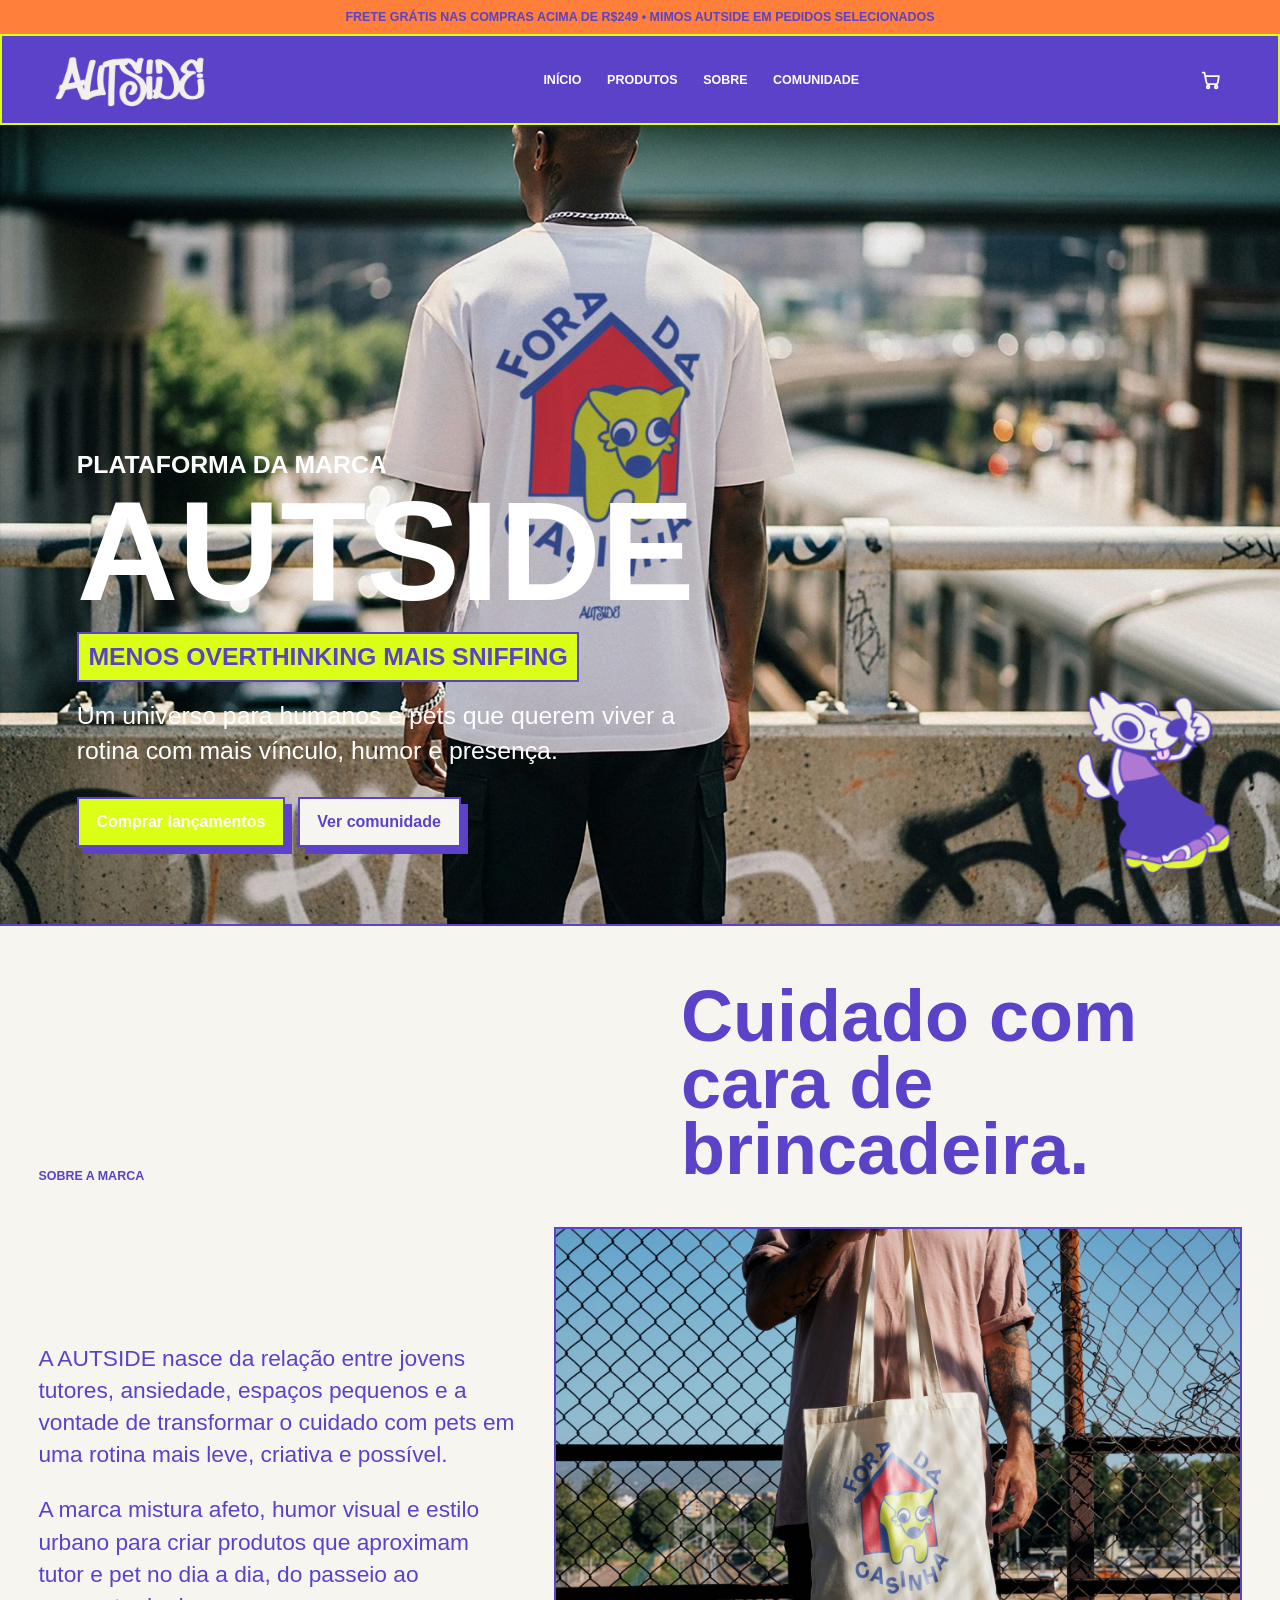
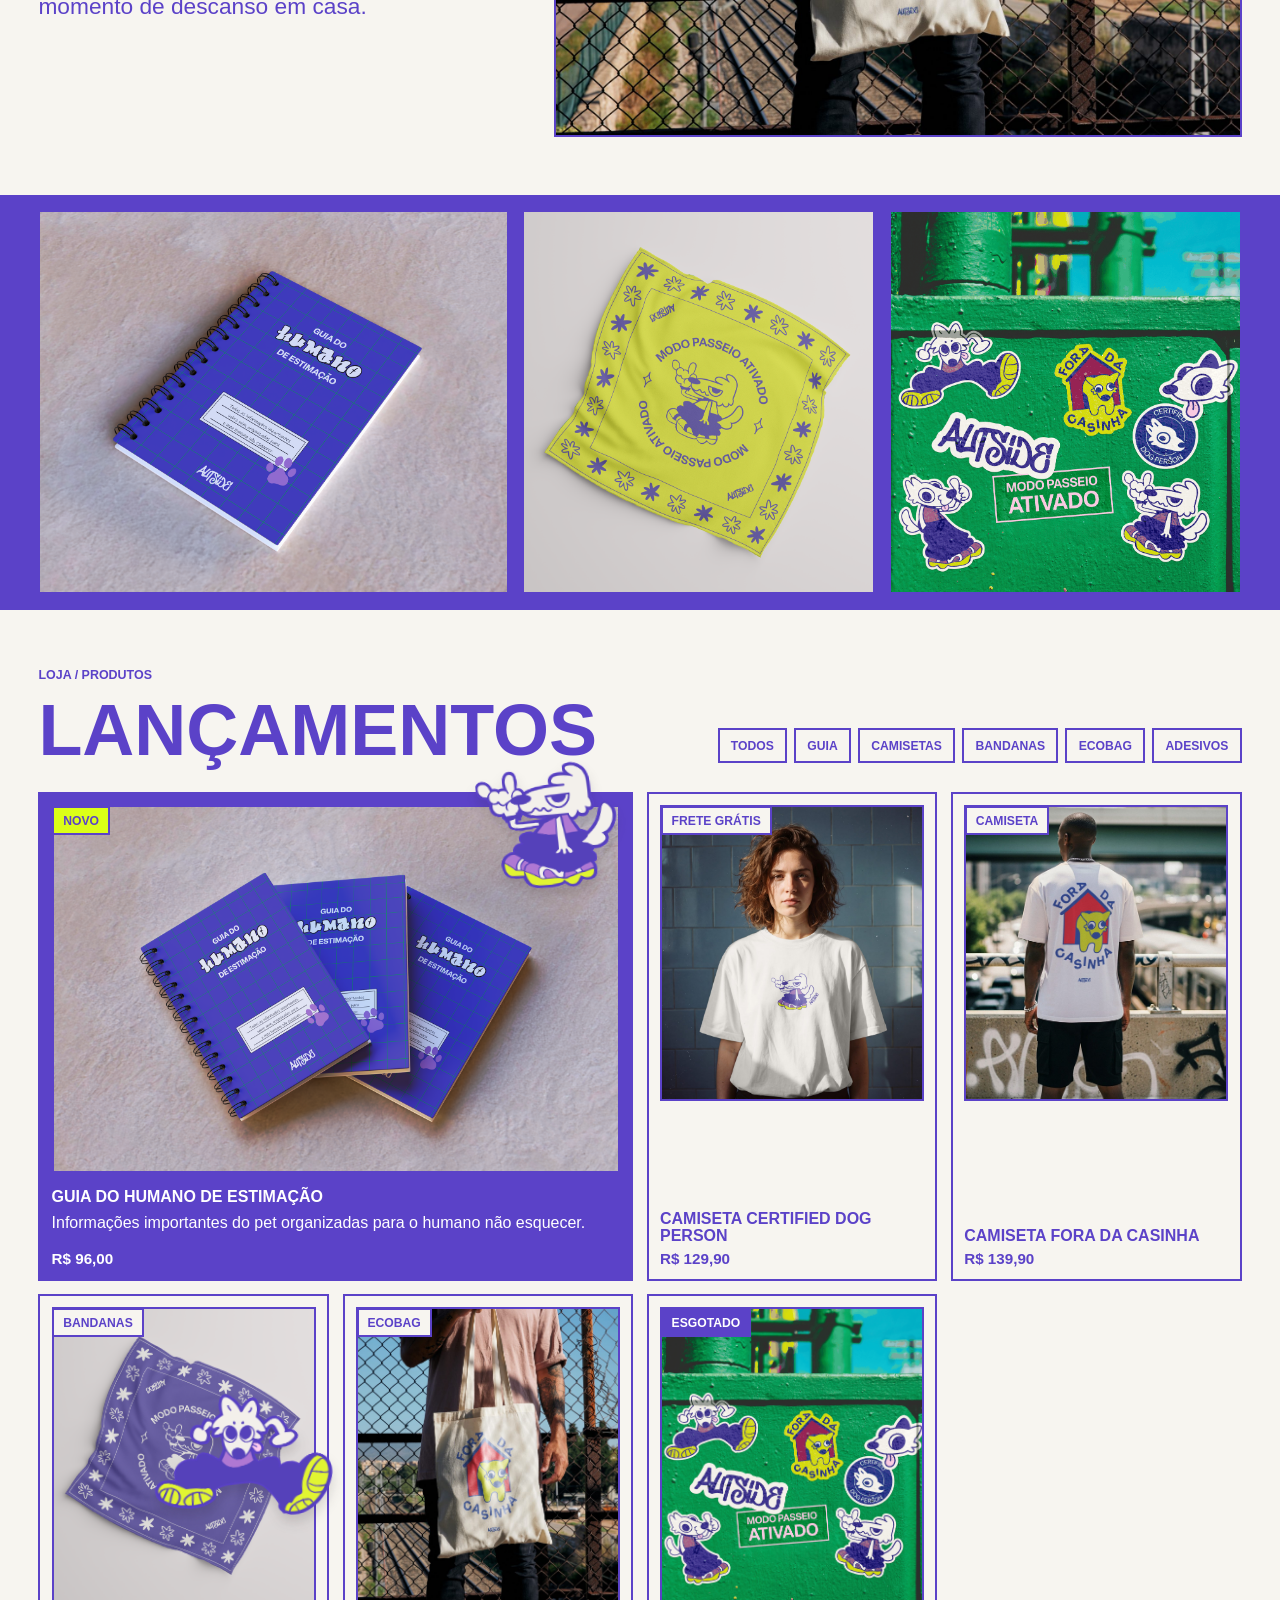
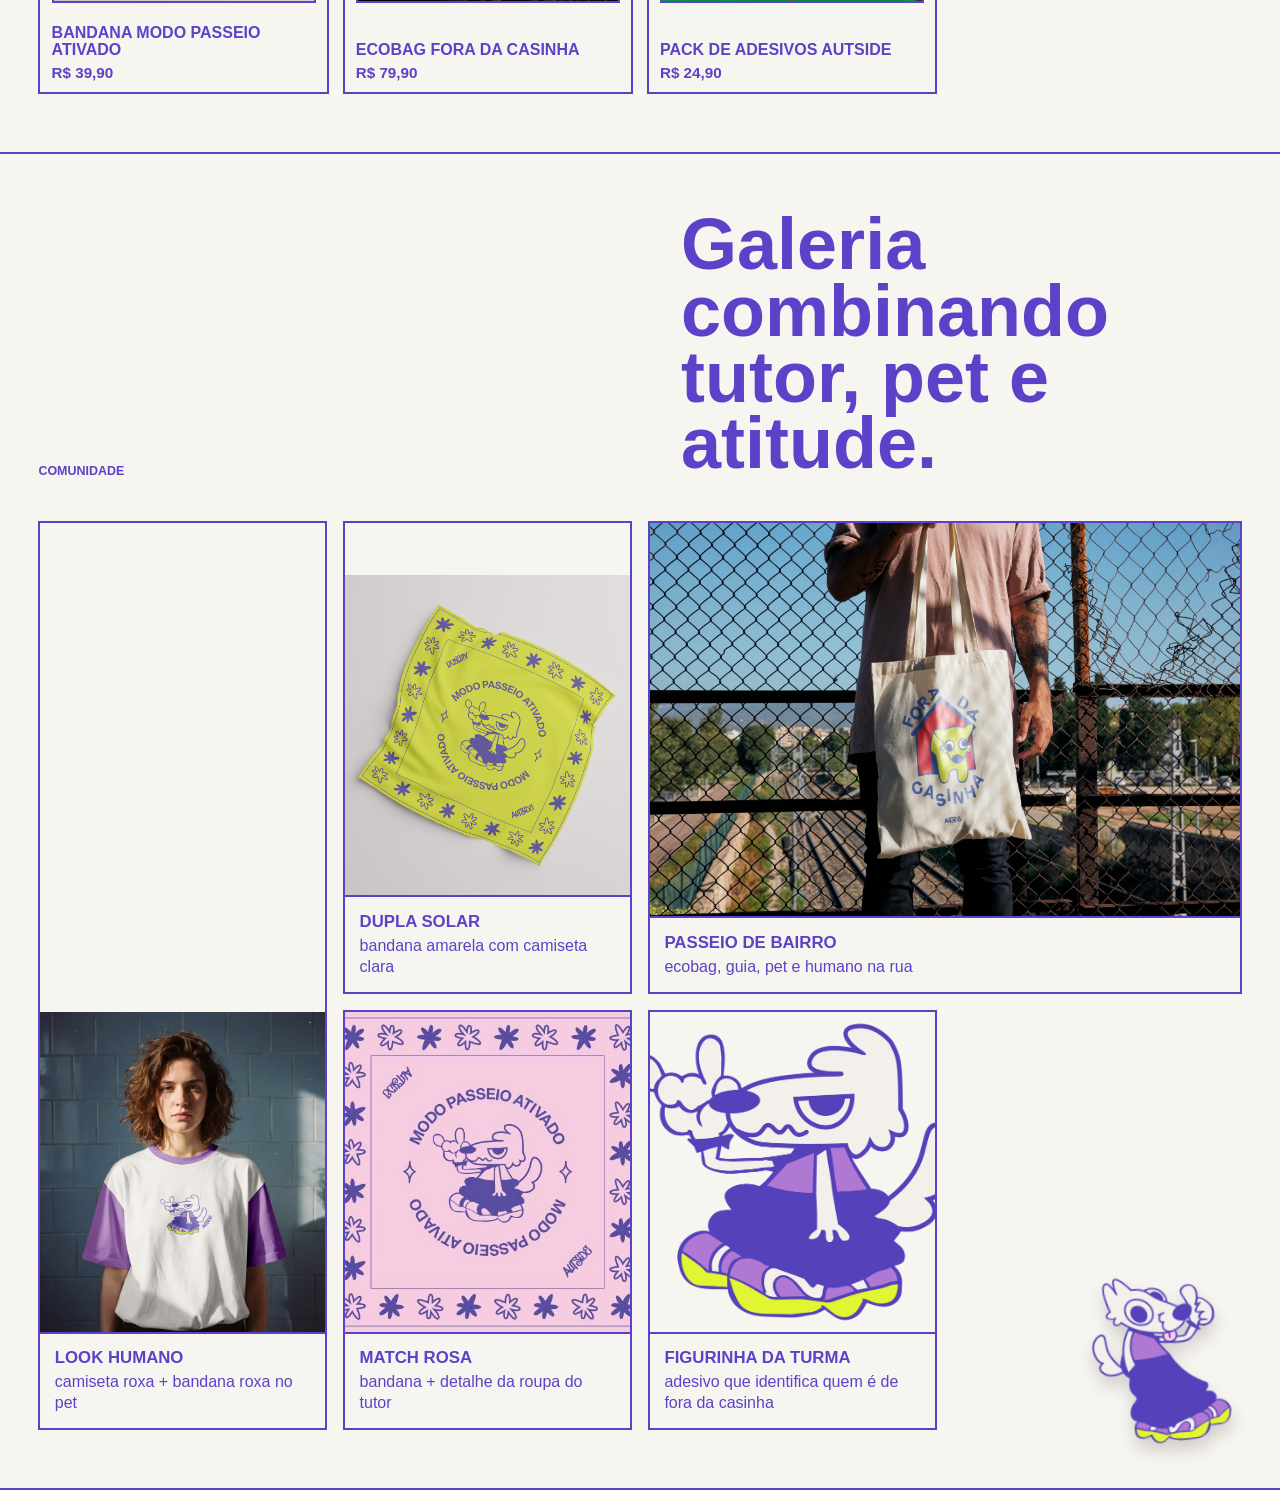
==== AUTSIDE.html @ f4991535 "Publica site AUTSIDE" ====
﻿<!doctype html>
<html lang="pt-BR">
  <head>
    <meta charset="utf-8" />
    <meta name="viewport" content="width=device-width, initial-scale=1" />
    <title>AUTSIDE | Plataforma da marca</title>
    <meta
      name="description"
      content="Plataforma AUTSIDE: marca, produtos, personagem e comunidade para tutores e pets combinando cuidado, estilo e afeto."
    />
    <link rel="stylesheet" href="styles.css" />
  </head>
  <body>
    <div class="announcement">FRETE GRÁTIS NAS COMPRAS ACIMA DE R$249 • MIMOS AUTSIDE EM PEDIDOS SELECIONADOS</div>
    <header class="site-header">
      <a class="logo-link" href="#home" aria-label="AUTSIDE início">
        <img src="AUTSIDE CONTENT/AUTSIDE CONTENT_LOGO AUTSIDE BRANCO.png" alt="AUTSIDE" />
      </a>
      <nav class="site-nav" aria-label="Navegação principal">
        <a href="#home">Início</a>
        <a href="#loja">Produtos</a>
        <a href="#sobre">Sobre</a>
        <a href="#comunidade">Comunidade</a>
      </nav>
      <a class="cart-link" href="#loja" aria-label="Carrinho">
        <svg viewBox="0 0 24 24" aria-hidden="true">
          <circle cx="9" cy="20" r="1.5" />
          <circle cx="18" cy="20" r="1.5" />
          <path d="M3 4h2l2.2 11.2a2 2 0 0 0 2 1.6h8.6a2 2 0 0 0 1.9-1.4L21 8H6" />
        </svg>
      </a>
    </header>

    <main>
      <section class="hero" id="home">
        <img
          class="hero-full-image"
          src="MOCKUP/TSHIRT MOCKUP FORA DA CASINHA.jpg"
          alt="Pessoa usando camiseta Fora da Casinha AUTSIDE"
        />
        <div class="hero-copy">
          <p class="kicker">plataforma da marca</p>
          <h1>AUTSIDE</h1>
          <p class="brand-tagline">menos overthinking mais sniffing</p>
          <p>
            Um universo para humanos e pets que querem viver a rotina com mais
            vínculo, humor e presença.
          </p>
          <div class="hero-actions">
            <a class="button button-primary" href="#loja">Comprar lançamentos</a>
            <a class="button button-secondary" href="#comunidade">Ver comunidade</a>
          </div>
        </div>

        <img
          class="site-mascot hero-mascot"
          src="AUTSIDE CONTENT/AUTSIDE CONTENT_sticker 29.png"
          alt=""
        />
      </section>

      <section class="about" id="sobre">
        <div class="section-title">
          <p class="kicker">sobre a marca</p>
          <h2>Cuidado com cara de brincadeira.</h2>
        </div>
        <div class="about-grid">
          <div class="about-copy">
            <p>
              A AUTSIDE nasce da relação entre jovens tutores, ansiedade,
              espaços pequenos e a vontade de transformar o cuidado com pets em
              uma rotina mais leve, criativa e possível.
            </p>
            <p>
              A marca mistura afeto, humor visual e estilo urbano para criar
              produtos que aproximam tutor e pet no dia a dia, do passeio ao
              momento de descanso em casa.
            </p>
          </div>
          <figure class="about-image">
            <img
              src="MOCKUP/MOCKUP ECOBAG FORA DA CASINHA.jpg"
              alt="Pessoa usando ecobag AUTSIDE"
            />
          </figure>
        </div>
      </section>

      <section class="visual-strip" aria-label="Universo visual AUTSIDE">
        <img src="MOCKUP/GUIA DO HUMANO DE ESTIMAÇÃO MOCKUP 2.png?v=20260624-1742" alt="" />
        <img src="MOCKUP/BANDANA AMARELA.png" alt="" />
        <img src="MOCKUP/MOCKUP ADESIVOS.png" alt="" />
      </section>

      <section class="shop" id="loja">
        <div class="shop-head">
          <div>
            <p class="kicker">loja / produtos</p>
            <h2>Lançamentos</h2>
          </div>
          <div class="category-rail" aria-label="Categorias de produto">
            <a href="#loja">Todos</a>
            <a href="produto.html?id=guia">Guia</a>
            <a href="produto.html?id=camiseta-certified">Camisetas</a>
            <a href="produto.html?id=bandana">Bandanas</a>
            <a href="produto.html?id=ecobag">Ecobag</a>
            <a href="produto.html?id=adesivos">Adesivos</a>
          </div>
        </div>

        <div class="product-grid">
          <a class="product-card product-feature" href="produto.html?id=guia">
            <span class="product-label">Novo</span>
            <img src="MOCKUP/GUIA DO HUMANO DE ESTIMAÇÃO MOCKUP.png?v=20260624-1744" alt="" />
            <img
              class="site-mascot card-mascot card-mascot-sit"
              src="AUTSIDE CONTENT/AUTSIDE CONTENT_sticker 25.png"
              alt=""
            />
            <div>
              <h3>Guia do Humano de Estimação</h3>
              <p>Informações importantes do pet organizadas para o humano não esquecer.</p>
              <span class="price">R$ 96,00</span>
            </div>
          </a>

          <a class="product-card" href="produto.html?id=camiseta-certified">
            <span class="product-label">Frete grátis</span>
            <img src="MOCKUP/MOCKUP CAMISETA CERTIFIED DOG PERSON WHITE.jpg" alt="" />
            <div>
              <h3>Camiseta Certified Dog Person</h3>
              <span class="price">R$ 129,90</span>
            </div>
          </a>

          <a class="product-card" href="produto.html?id=camiseta-fora">
            <span class="product-label">Camiseta</span>
            <img src="MOCKUP/TSHIRT MOCKUP FORA DA CASINHA.jpg" alt="" />
            <div>
              <h3>Camiseta Fora da Casinha</h3>
              <span class="price">R$ 139,90</span>
            </div>
          </a>

          <a class="product-card" href="produto.html?id=bandana">
            <span class="product-label">Bandanas</span>
            <img src="MOCKUP/BANDANA ROXA.png" alt="" />
            <img
              class="site-mascot card-mascot card-mascot-lean"
              src="AUTSIDE CONTENT/AUTSIDE CONTENT_sticker 27.png"
              alt=""
            />
            <div>
              <h3>Bandana Modo Passeio Ativado</h3>
              <span class="price">R$ 39,90</span>
            </div>
          </a>

          <a class="product-card" href="produto.html?id=ecobag">
            <span class="product-label">Ecobag</span>
            <img src="MOCKUP/MOCKUP ECOBAG FORA DA CASINHA.jpg" alt="" />
            <div>
              <h3>Ecobag Fora da Casinha</h3>
              <span class="price">R$ 79,90</span>
            </div>
          </a>

          <a class="product-card" href="produto.html?id=adesivos">
            <span class="product-label soldout">Esgotado</span>
            <img src="MOCKUP/MOCKUP ADESIVOS.png" alt="" />
            <div>
              <h3>Pack de adesivos AUTSIDE</h3>
              <span class="price">R$ 24,90</span>
            </div>
          </a>
        </div>
      </section>
      <section class="community" id="comunidade">
        <div class="section-title">
          <p class="kicker">comunidade</p>
          <h2>Galeria combinando tutor, pet e atitude.</h2>
        </div>

        <div class="community-gallery" aria-label="Galeria da comunidade AUTSIDE">
          <article class="community-card tall">
            <img src="MOCKUP/MOCKUP CAMISETA CERTIFIED DOG PERSON.jpg" alt="" />
            <div>
              <strong>look humano</strong>
              <span>camiseta roxa + bandana roxa no pet</span>
            </div>
          </article>
          <article class="community-card">
            <img src="MOCKUP/BANDANA AMARELA.png" alt="" />
            <div>
              <strong>dupla solar</strong>
              <span>bandana amarela com camiseta clara</span>
            </div>
          </article>
          <article class="community-card wide">
            <img src="MOCKUP/MOCKUP ECOBAG FORA DA CASINHA.jpg" alt="" />
            <div>
              <strong>passeio de bairro</strong>
              <span>ecobag, guia, pet e humano na rua</span>
            </div>
          </article>
          <article class="community-card">
            <img src="AUTSIDE BANDANAS/AUTSIDE BANDANAS_BANDANA ROSA.jpg" alt="" />
            <div>
              <strong>match rosa</strong>
              <span>bandana + detalhe da roupa do tutor</span>
            </div>
          </article>
          <article class="community-card">
            <img src="AUTSIDE CONTENT/AUTSIDE CONTENT_sticker 25.png" alt="" />
            <div>
              <strong>figurinha da turma</strong>
              <span>adesivo que identifica quem é de fora da casinha</span>
            </div>
          </article>
        </div>
        <img
          class="site-mascot community-mascot"
          src="AUTSIDE CONTENT/AUTSIDE CONTENT_sticker 29.png"
          alt=""
        />
      </section>
    </main>

    <script src="script.js"></script>
  </body>
</html>
---- styles.css ----
:root {
  --ink: #5b42c8;
  --paper: #f7f5f0;
  --cream: #eeeae3;
  --purple: #5b42c8;
  --lilac: #b47be0;
  --lime: #dcff17;
  --blue: #64c8f5;
  --pink: #ff79ad;
  --orange: #ff7f3b;
  --line: 2px solid var(--ink);
  --shadow: 7px 7px 0 var(--ink);
}

* {
  box-sizing: border-box;
}

html {
  scroll-behavior: smooth;
}

body {
  margin: 0;
  color: var(--ink);
  background: var(--paper);
  font-family: Arial, Helvetica, sans-serif;
  overflow-x: hidden;
}

img {
  display: block;
  max-width: 100%;
}

a {
  color: inherit;
}

.announcement {
  display: grid;
  min-height: 2.15rem;
  place-items: center;
  padding: 0.35rem 1rem;
  background: var(--orange);
  color: var(--purple);
  font-size: 0.78rem;
  font-weight: 900;
  text-align: center;
  text-transform: uppercase;
}

.site-header {
  position: sticky;
  top: 0;
  z-index: 20;
  display: flex;
  align-items: center;
  justify-content: space-between;
  gap: 1rem;
  padding: 0.8rem clamp(1rem, 4vw, 3rem);
  background: var(--purple);
  border: 2px solid var(--lime);
  backdrop-filter: blur(14px);
}

.logo-link img {
  width: clamp(7rem, 14vw, 10rem);
}

.site-nav {
  display: flex;
  align-items: center;
  gap: 0.25rem;
  font-size: 0.78rem;
  font-weight: 900;
  text-transform: uppercase;
}

.site-nav a {
  padding: 0.45rem 0.55rem;
  text-decoration: none;
  border: 2px solid transparent;
  color: #fff;
}

.cart-link {
  width: 2.35rem;
  aspect-ratio: 1;
  display: grid;
  place-items: center;
  border: var(--line);
  background: transparent;
  font-weight: 900;
  text-decoration: none;
  color: #fff;
}

.cart-link svg {
  width: 1.35rem;
  height: 1.35rem;
  fill: none;
  stroke: currentColor;
  stroke-linecap: round;
  stroke-linejoin: round;
  stroke-width: 2;
}

.site-nav a:hover,
.site-nav a:focus-visible {
  background: var(--lime);
  border-color: var(--ink);
  outline: 0;
}

section {
  padding: clamp(2.1rem, 4.6vw, 3.6rem) clamp(0.85rem, 3vw, 2.4rem);
  border-bottom: var(--line);
}

.kicker {
  margin: 0 0 0.75rem;
  font-size: 0.78rem;
  font-weight: 900;
  letter-spacing: 0;
  text-transform: uppercase;
}

h1,
h2,
h3,
p {
  margin-top: 0;
}

h1 {
  margin-bottom: 1rem;
  font-size: clamp(4rem, 11vw, 9.4rem);
  line-height: 0.82;
}

h2 {
  max-width: 14ch;
  margin-bottom: 1rem;
  font-size: clamp(2.1rem, 5.8vw, 4.5rem);
  line-height: 0.92;
}

h3 {
  margin-bottom: 0.6rem;
  font-size: clamp(1.35rem, 3vw, 2rem);
  line-height: 1;
}

p {
  line-height: 1.42;
}

.hero {
  position: relative;
  min-height: calc(100vh - 6.2rem);
  display: grid;
  align-items: end;
  padding: 0;
  overflow: hidden;
  background: var(--purple);
}

.hero-full-image {
  position: absolute;
  inset: 0;
  width: 100%;
  height: 100%;
  object-fit: cover;
  object-position: center;
}

.hero::after {
  content: none;
}

.hero > *,
.about-grid > *,
.character > *,
.product-page > * {
  min-width: 0;
}

.hero-copy p {
  max-width: 38rem;
  font-size: clamp(1.1rem, 2.5vw, 1.55rem);
}

.hero-copy {
  position: relative;
  z-index: 2;
  max-width: 48rem;
  padding: clamp(2rem, 6vw, 5rem);
  color: #fff;
}

.hero-copy h1 {
  color: #fff;
}

.brand-tagline {
  display: inline-block;
  margin: 0.4rem 0 1rem;
  padding: 0.35rem 0.6rem;
  background: var(--lime);
  color: var(--purple);
  border: var(--line);
  font-size: clamp(1rem, 2vw, 1.35rem);
  font-weight: 900;
  text-transform: uppercase;
}

.hero-copy .button-secondary {
  background: var(--paper);
  color: var(--purple);
}

.hero-actions {
  display: flex;
  flex-wrap: wrap;
  gap: 0.8rem;
  margin-top: 1.8rem;
}

.button {
  display: inline-flex;
  min-height: 3.1rem;
  align-items: center;
  justify-content: center;
  padding: 0.85rem 1.1rem;
  border: var(--line);
  box-shadow: var(--shadow);
  font-weight: 900;
  text-decoration: none;
  transition: transform 160ms ease, box-shadow 160ms ease;
}

.button:hover,
.button:focus-visible {
  transform: translate(4px, 4px);
  box-shadow: 3px 3px 0 var(--ink);
  outline: 0;
}

.button-primary {
  background: var(--lime);
}

.button-secondary {
  background: var(--paper);
}

.site-mascot {
  position: absolute;
  z-index: 5;
  pointer-events: none;
  filter: drop-shadow(0 10px 8px rgba(33, 29, 31, 0.18));
  transform: rotate(var(--mascot-tilt, -5deg));
  transition: transform 180ms ease;
}

.hero-mascot {
  z-index: 3;
  right: clamp(1rem, 4vw, 3rem);
  bottom: clamp(1rem, 4vw, 2.8rem);
  width: clamp(6rem, 13vw, 10rem);
}

.tag {
  position: absolute;
  z-index: 2;
  padding: 0.45rem 0.65rem;
  border: var(--line);
  background: var(--lime);
  font-size: 0.85rem;
  font-weight: 900;
}

.tag-one {
  top: 5%;
  right: 9%;
  transform: rotate(4deg);
}

.tag-two {
  left: 4%;
  bottom: 7%;
  background: var(--pink);
  transform: rotate(-5deg);
}

.about {
  background: var(--paper);
}

.section-title {
  display: flex;
  justify-content: space-between;
  gap: 2rem;
  align-items: end;
  margin-bottom: clamp(1rem, 2.5vw, 1.8rem);
}

.shop-head {
  display: grid;
  grid-template-columns: minmax(0, 0.8fr) minmax(20rem, 1.2fr);
  gap: 2rem;
  align-items: end;
  margin-bottom: clamp(1rem, 2.6vw, 1.8rem);
}

.shop-head h2 {
  margin-bottom: 0;
  text-transform: uppercase;
}

.category-rail {
  display: flex;
  flex-wrap: wrap;
  justify-content: flex-end;
  gap: 0.45rem;
}

.category-rail a {
  padding: 0.55rem 0.7rem;
  border: var(--line);
  background: var(--paper);
  font-size: 0.76rem;
  font-weight: 900;
  text-decoration: none;
  text-transform: uppercase;
}

.category-rail a:hover,
.category-rail a:focus-visible {
  background: var(--lime);
  outline: 0;
}

.about-grid {
  display: grid;
  grid-template-columns: minmax(0, 0.82fr) minmax(20rem, 1.18fr);
  gap: clamp(1.2rem, 3vw, 2.4rem);
  align-items: center;
}

.about-copy p {
  max-width: 42rem;
  font-size: clamp(1.08rem, 2vw, 1.42rem);
}

.about-copy p:last-child {
  margin-bottom: 0;
}

.about-image {
  margin: 0;
  border: var(--line);
  background: var(--cream);
  overflow: hidden;
}

.about-image img {
  width: 100%;
  aspect-ratio: 1.35;
  object-fit: cover;
}

.visual-strip {
  display: grid;
  grid-template-columns: 1.2fr 0.9fr 0.9fr;
  gap: 0.85rem;
  padding-block: 0.85rem;
  background: var(--purple);
}

.visual-strip img {
  width: 100%;
  height: clamp(16rem, 30vw, 25rem);
  object-fit: cover;
  border: var(--line);
  background: var(--paper);
}

.shop {
  position: relative;
  background: var(--paper);
}

.product-grid {
  display: grid;
  grid-template-columns: repeat(4, minmax(0, 1fr));
  gap: 0.85rem;
}

.product-card {
  position: relative;
  min-height: 25rem;
  display: flex;
  flex-direction: column;
  justify-content: space-between;
  gap: 1rem;
  padding: 0.7rem;
  border: var(--line);
  background: var(--paper);
  text-decoration: none;
  box-shadow: none;
  transition: transform 160ms ease, box-shadow 160ms ease;
}

.product-card .card-mascot {
  z-index: 4;
  width: auto;
  max-height: clamp(6rem, 11vw, 8.2rem);
  height: auto;
  border: 0;
  background: transparent;
  box-shadow: none;
  object-fit: contain;
  filter:
    drop-shadow(1px 0 0 var(--purple))
    drop-shadow(-1px 0 0 var(--purple))
    drop-shadow(0 1px 0 var(--purple))
    drop-shadow(0 -1px 0 var(--purple))
    drop-shadow(0 8px 6px rgba(33, 29, 31, 0.14));
}

.card-mascot-sit {
  top: -2.1rem;
  right: 0.8rem;
  max-height: clamp(7rem, 13vw, 9.6rem);
}

.card-mascot-lean {
  top: 5.9rem;
  right: -0.45rem;
  max-height: clamp(5.8rem, 10vw, 7.4rem);
}

.product-card:hover,
.product-card:focus-visible {
  transform: translateY(-0.25rem);
  box-shadow: 5px 5px 0 var(--ink);
  outline: 0;
}

.product-card img {
  width: 100%;
  height: 18.5rem;
  object-fit: cover;
  border: var(--line);
  background: #eee;
}

.product-card h3 {
  margin-bottom: 0.35rem;
  font-size: 1rem;
  line-height: 1.05;
  text-transform: uppercase;
}

.product-label {
  position: absolute;
  top: 0.75rem;
  left: 0.75rem;
  z-index: 2;
  padding: 0.35rem 0.55rem;
  border: var(--line);
  background: var(--paper);
  font-size: 0.76rem;
  font-weight: 900;
  text-transform: uppercase;
}

.product-label.soldout {
  background: var(--ink);
  color: #fff;
}

.price {
  display: block;
  font-size: 0.95rem;
  font-weight: 900;
}

.product-feature {
  grid-column: span 2;
  background: var(--purple);
  color: #fff;
}

.product-feature img {
  height: 23rem;
  object-fit: cover;
  background: transparent;
}

.product-feature > img:not(.card-mascot) {
  width: 100%;
}

.product-feature .product-label {
  color: var(--ink);
  background: var(--lime);
}

.community {
  position: relative;
  background: var(--paper);
}

.community-mascot {
  right: clamp(1rem, 4vw, 3rem);
  bottom: clamp(1rem, 4vw, 2.5rem);
  width: clamp(5.6rem, 12vw, 9rem);
}

.community-gallery {
  display: grid;
  grid-template-columns: repeat(4, minmax(0, 1fr));
  grid-auto-flow: dense;
  gap: 1rem;
}

.community-card {
  min-height: 24rem;
  display: grid;
  align-content: end;
  border: var(--line);
  background: var(--paper);
  box-shadow: none;
  overflow: hidden;
}

.community-card.tall {
  grid-row: span 2;
}

.community-card.wide {
  grid-column: span 2;
}

.community-card img {
  width: 100%;
  height: 100%;
  min-height: 20rem;
  object-fit: cover;
}

.community-card div {
  padding: 0.9rem;
  border-top: var(--line);
  background: var(--paper);
}

.community-card strong,
.community-card span {
  display: block;
}

.community-card strong {
  margin-bottom: 0.25rem;
  font-size: 1.05rem;
  text-transform: uppercase;
}

.community-card span {
  line-height: 1.3;
}

.product-page {
  min-height: calc(100vh - 5rem);
  display: grid;
  grid-template-columns: minmax(21rem, 1.05fr) minmax(0, 0.95fr);
  gap: clamp(2rem, 5vw, 4rem);
  align-items: start;
  background: var(--paper);
}

.product-media {
  position: sticky;
  top: 6.2rem;
}

.product-hero-image {
  width: 100%;
  aspect-ratio: 1.05;
  object-fit: cover;
  border: var(--line);
  background: var(--paper);
  box-shadow: none;
}

.product-thumbs {
  display: grid;
  grid-template-columns: repeat(4, minmax(0, 1fr));
  gap: 0.6rem;
  margin-top: 1rem;
}

.product-thumbs button {
  padding: 0;
  border: var(--line);
  background: var(--paper);
  cursor: pointer;
}

.product-thumbs img {
  width: 100%;
  aspect-ratio: 1;
  object-fit: cover;
}

.product-info .kicker {
  color: var(--purple);
}

.product-title {
  max-width: 11ch;
  font-size: clamp(3rem, 6vw, 6.2rem);
  overflow-wrap: anywhere;
}

.product-info p {
  max-width: 42rem;
  font-size: 1.15rem;
}

.product-price {
  display: inline-flex;
  margin-bottom: 1rem;
  padding: 0.55rem 0.75rem;
  border: var(--line);
  background: var(--lime);
  font-size: 1.4rem !important;
  font-weight: 900;
}

.product-actions {
  display: flex;
  flex-wrap: wrap;
  gap: 0.8rem;
  margin-top: 1.4rem;
}

.product-info ul {
  display: grid;
  gap: 0.5rem;
  padding: 0;
  list-style: none;
}

.product-info li {
  padding: 0.75rem;
  border: var(--line);
  background: var(--paper);
  font-weight: 900;
}

.color-options {
  margin: 1.4rem 0;
}

.color-options > strong {
  display: block;
  margin-bottom: 0.65rem;
  text-transform: uppercase;
}

.color-swatch-list {
  display: flex;
  flex-wrap: wrap;
  gap: 0.55rem;
}

.color-swatch-list button {
  display: inline-flex;
  align-items: center;
  gap: 0.45rem;
  min-height: 2.6rem;
  padding: 0.45rem 0.65rem;
  border: var(--line);
  background: var(--paper);
  font: inherit;
  font-size: 0.86rem;
  font-weight: 900;
  cursor: pointer;
  text-transform: uppercase;
}

.color-swatch-list button:hover,
.color-swatch-list button:focus-visible {
  background: var(--lime);
  outline: 0;
}

.color-swatch-list span {
  width: 1.1rem;
  aspect-ratio: 1;
  border: var(--line);
  background: var(--swatch);
}

.back-link {
  display: inline-flex;
  margin-bottom: 1.5rem;
  font-weight: 900;
  text-decoration: none;
}

@media (max-width: 980px) {
  .site-header {
    align-items: flex-start;
    flex-direction: column;
  }

  .site-nav {
    width: 100%;
    overflow-x: auto;
    padding-bottom: 0.2rem;
  }

  .hero,
  .about-grid,
  .product-page {
    grid-template-columns: 1fr;
  }

  .section-title {
    display: block;
  }

  .product-grid,
  .community-gallery {
    grid-template-columns: repeat(2, minmax(0, 1fr));
  }

  .visual-strip {
    grid-template-columns: 1fr 1fr;
  }

  .visual-strip img:first-child {
    grid-column: 1 / -1;
  }

  .shop-head {
    grid-template-columns: 1fr;
  }

  .category-rail {
    justify-content: flex-start;
  }

  .product-media {
    position: static;
  }
}

@media (max-width: 620px) {
  section {
    padding-inline: 1rem;
  }

  h1 {
    font-size: clamp(3.8rem, 19vw, 5.2rem);
  }

  .hero-mascot {
    width: 5.8rem;
  }

  .hero-copy {
    padding: 8rem 1rem 2rem;
  }

  .community-mascot {
    display: none;
  }

  .product-grid,
  .community-gallery,
  .visual-strip {
    grid-template-columns: 1fr;
  }

  .product-feature,
  .community-card.wide {
    grid-column: span 1;
  }

  .community-card.tall {
    grid-row: span 1;
  }

  .product-card {
    min-height: 22rem;
  }

  .product-card img {
    height: 16rem;
  }

  .product-feature img {
    height: 18rem;
  }

  .visual-strip img {
    height: 17rem;
  }

  .product-card .card-mascot {
    max-height: 5.9rem;
  }

  .card-mascot-sit {
    top: -1.35rem;
    right: 0.7rem;
    max-height: 6.4rem;
  }

  .card-mascot-lean {
    top: 5.7rem;
    right: -0.25rem;
    max-height: 5.8rem;
  }

  .site-nav a {
    white-space: nowrap;
  }
}
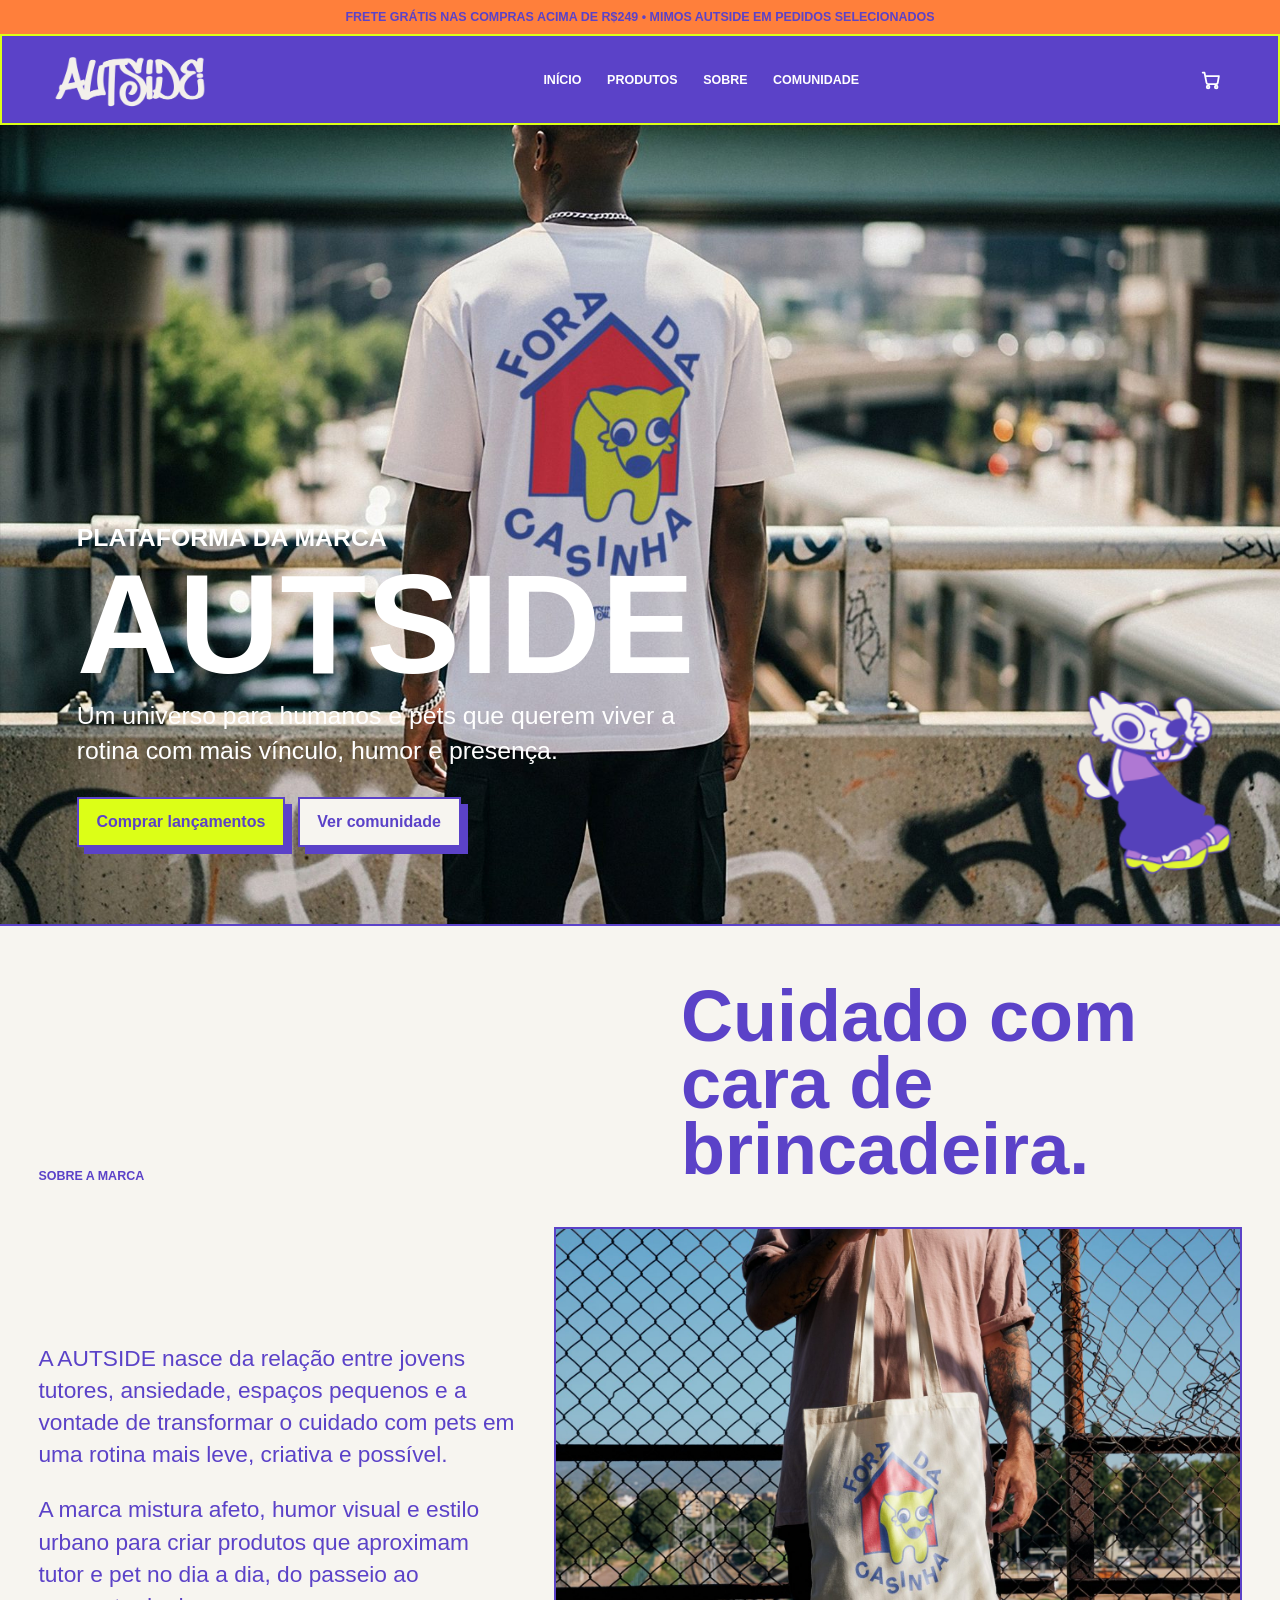
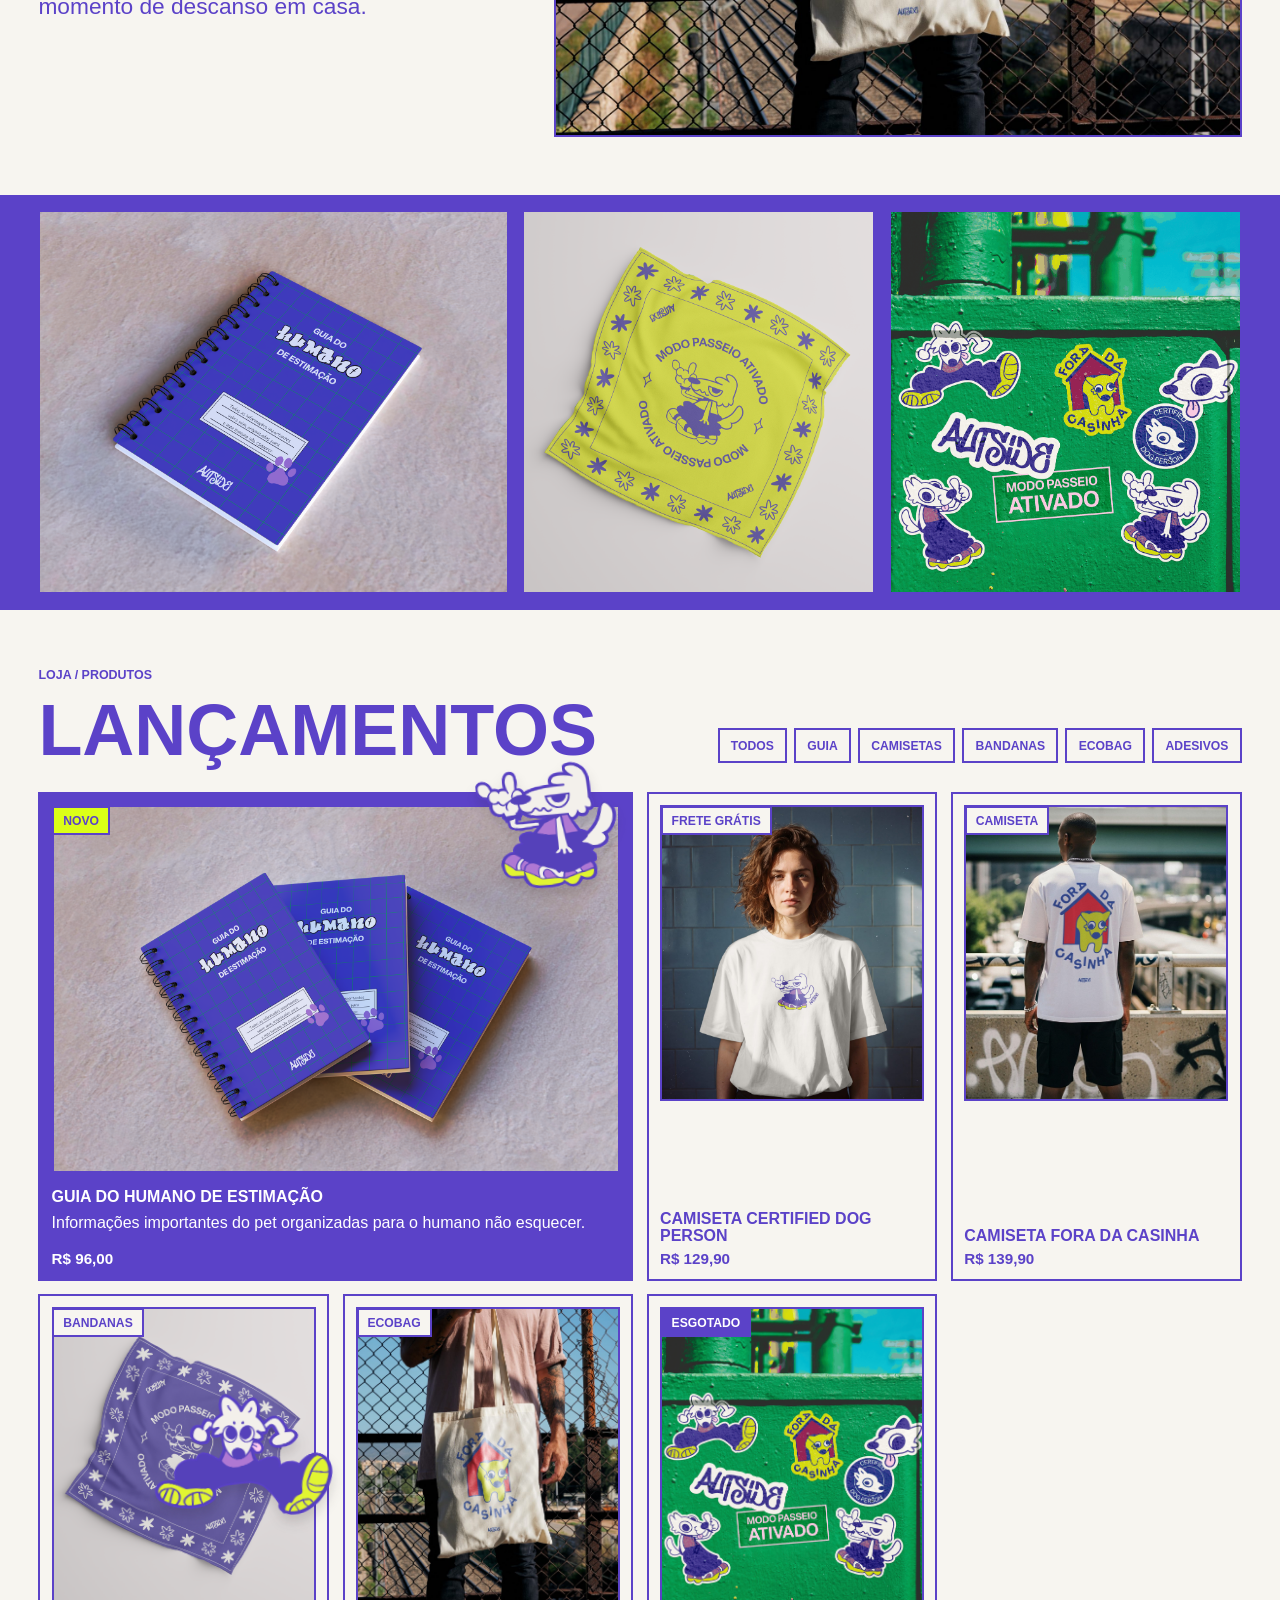
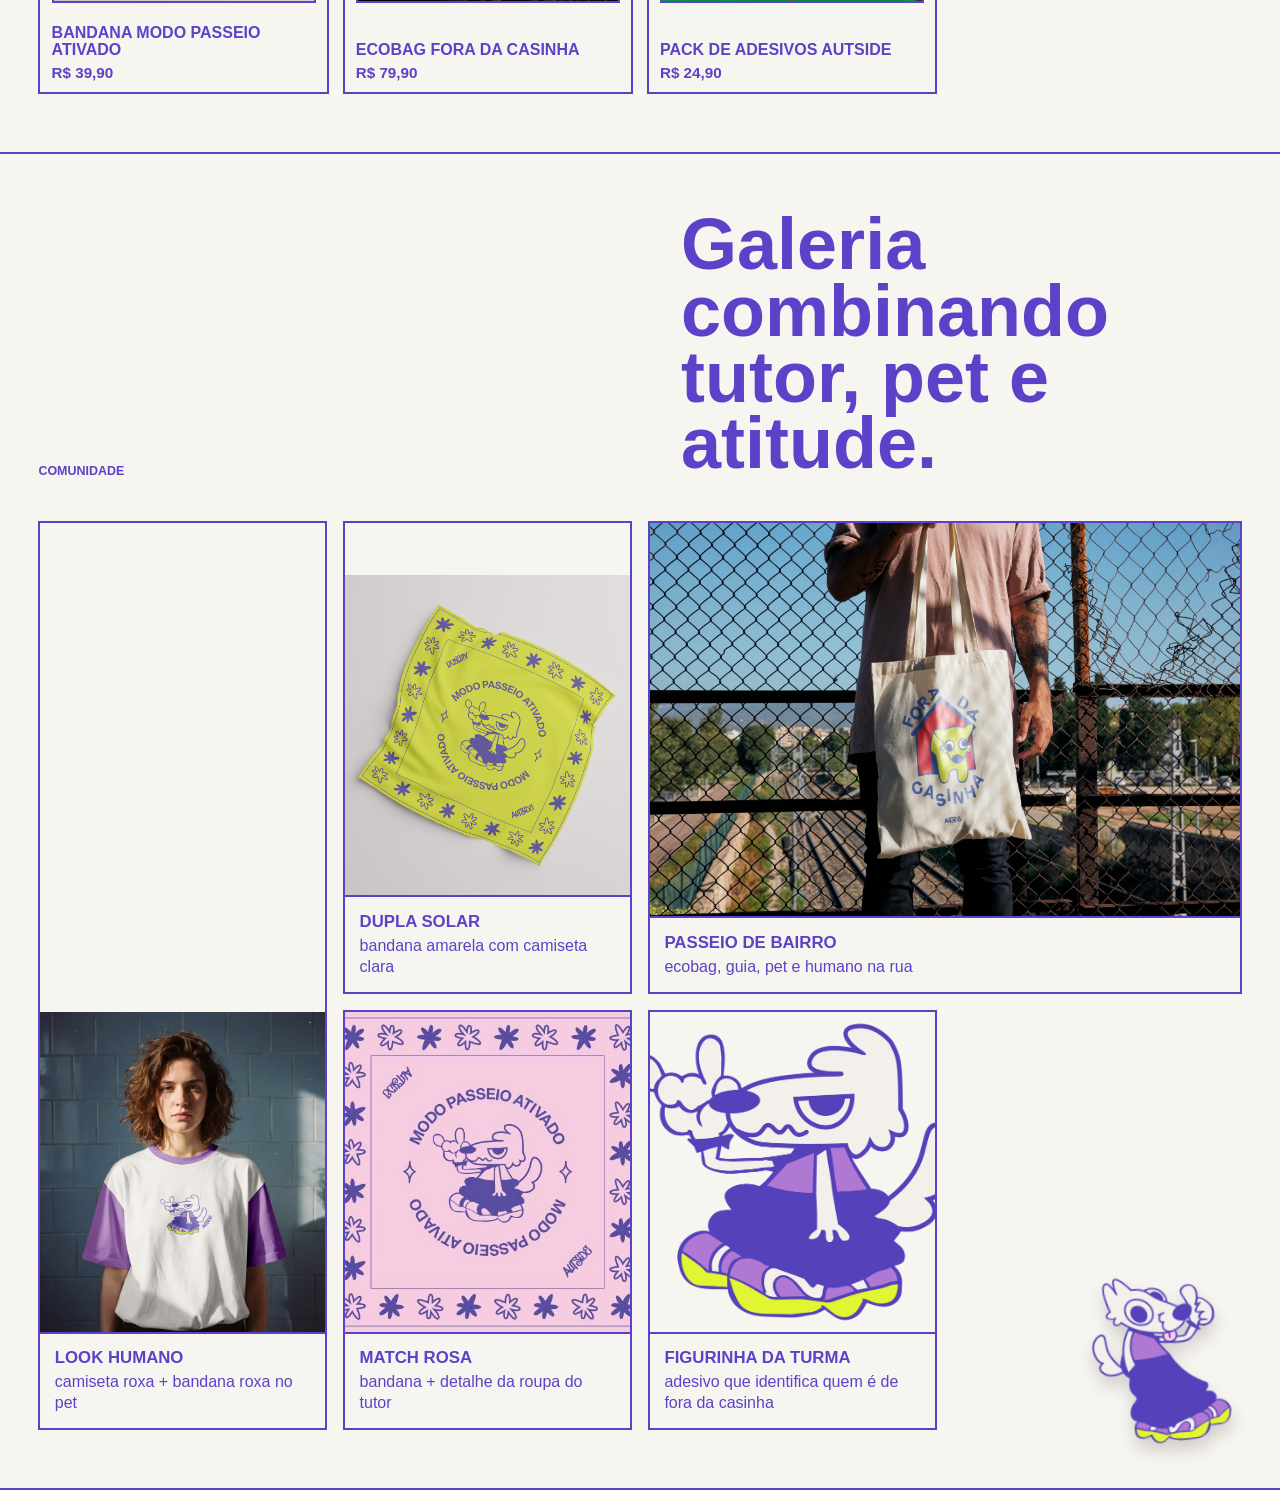
==== commit af847144: "Ajusta contraste e remove tagline" ====
--- a/AUTSIDE.html
+++ b/AUTSIDE.html
@@ -8,7 +8,7 @@
       name="description"
       content="Plataforma AUTSIDE: marca, produtos, personagem e comunidade para tutores e pets combinando cuidado, estilo e afeto."
     />
-    <link rel="stylesheet" href="styles.css" />
+    <link rel="stylesheet" href="styles.css?v=20260625-contraste" />
   </head>
   <body>
     <div class="announcement">FRETE GRÁTIS NAS COMPRAS ACIMA DE R$249 • MIMOS AUTSIDE EM PEDIDOS SELECIONADOS</div>
@@ -41,7 +41,6 @@
         <div class="hero-copy">
           <p class="kicker">plataforma da marca</p>
           <h1>AUTSIDE</h1>
-          <p class="brand-tagline">menos overthinking mais sniffing</p>
           <p>
             Um universo para humanos e pets que querem viver a rotina com mais
             vínculo, humor e presença.
--- a/styles.css
+++ b/styles.css
@@ -249,6 +249,7 @@
 
 .button-primary {
   background: var(--lime);
+  color: var(--purple);
 }
 
 .button-secondary {
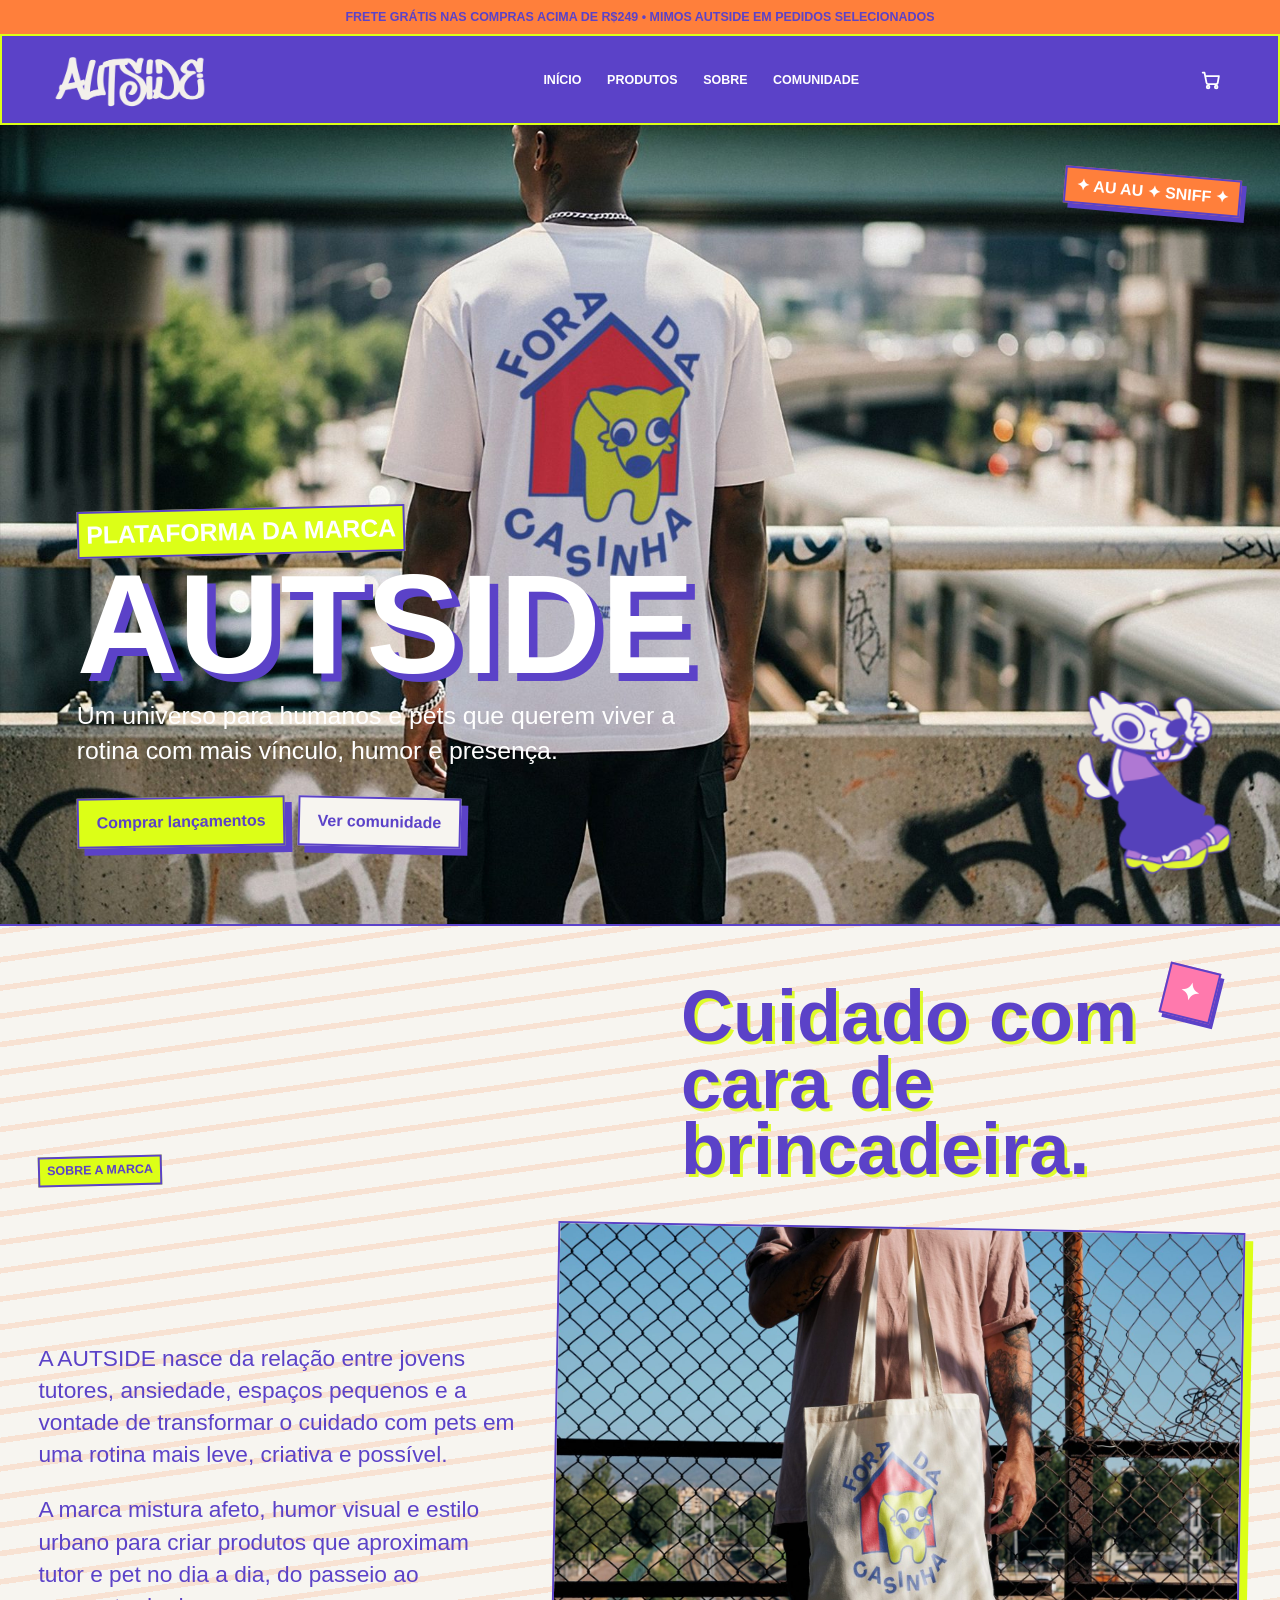
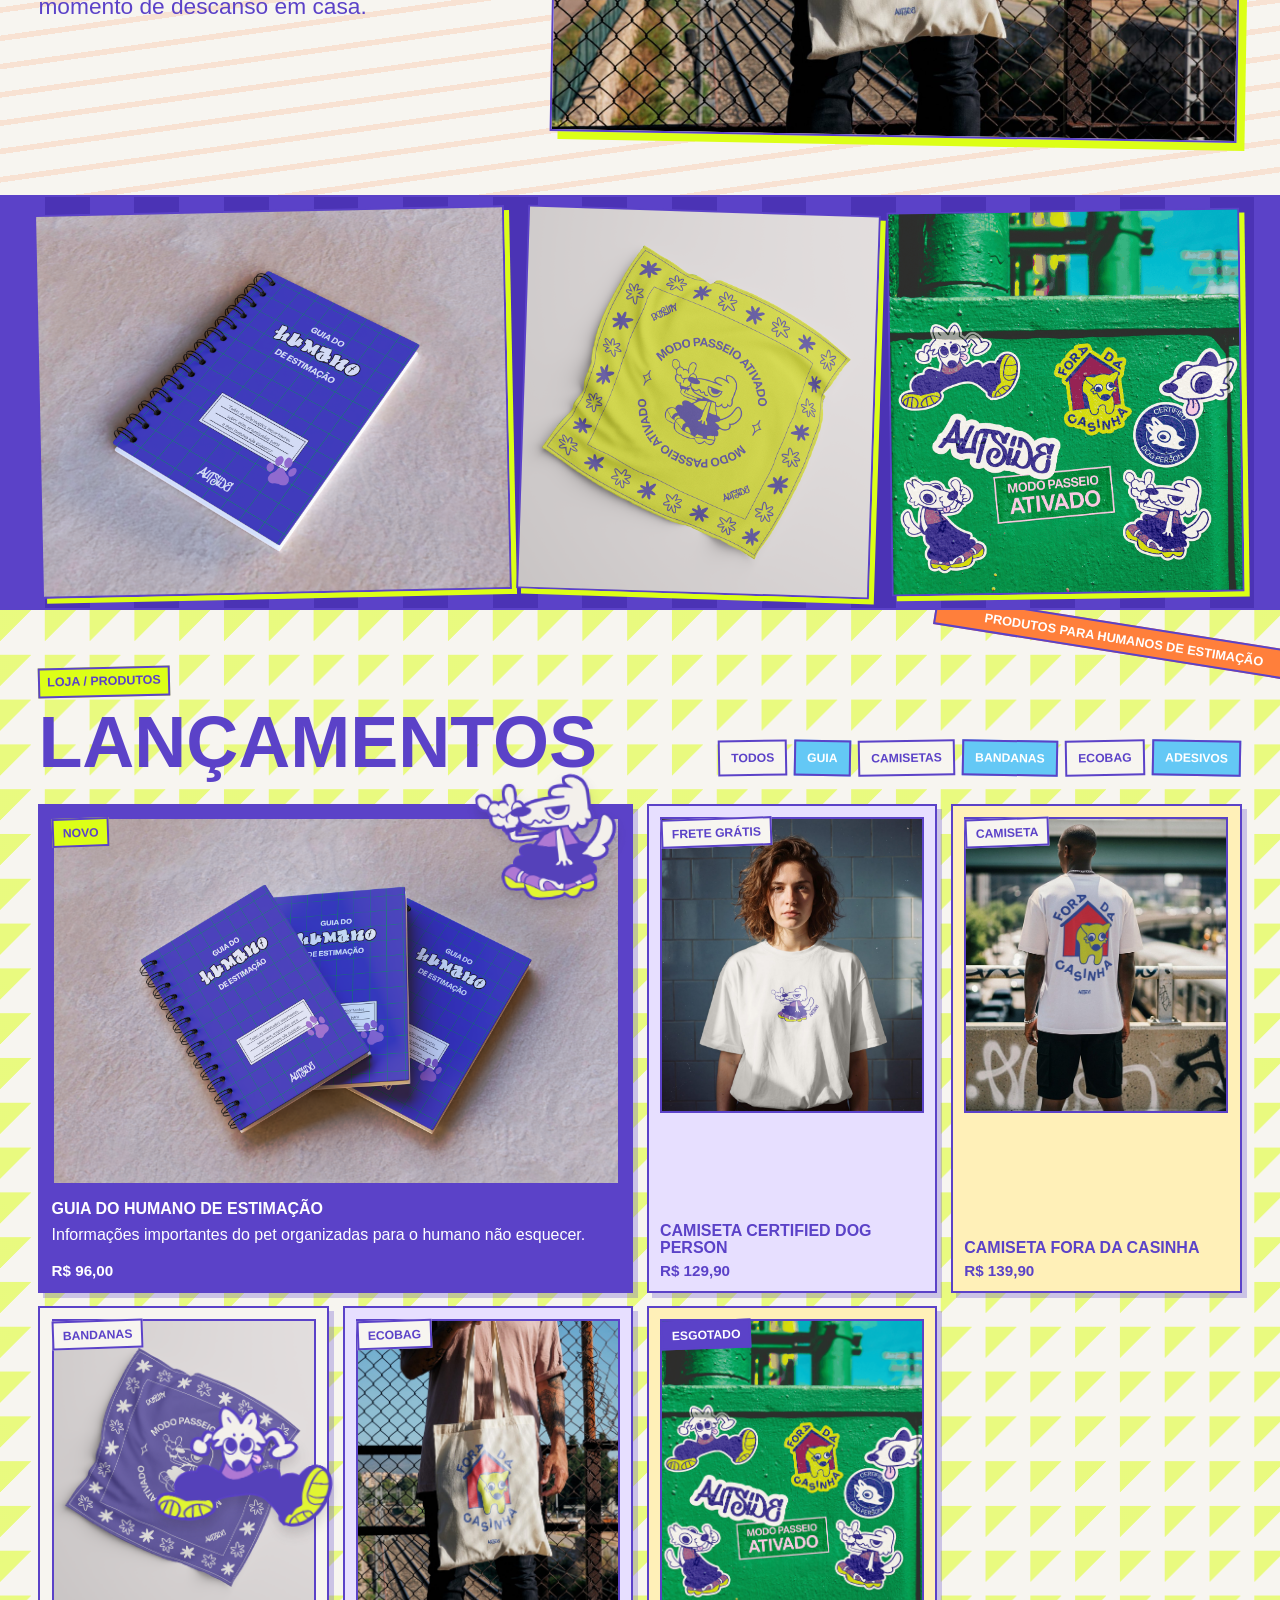
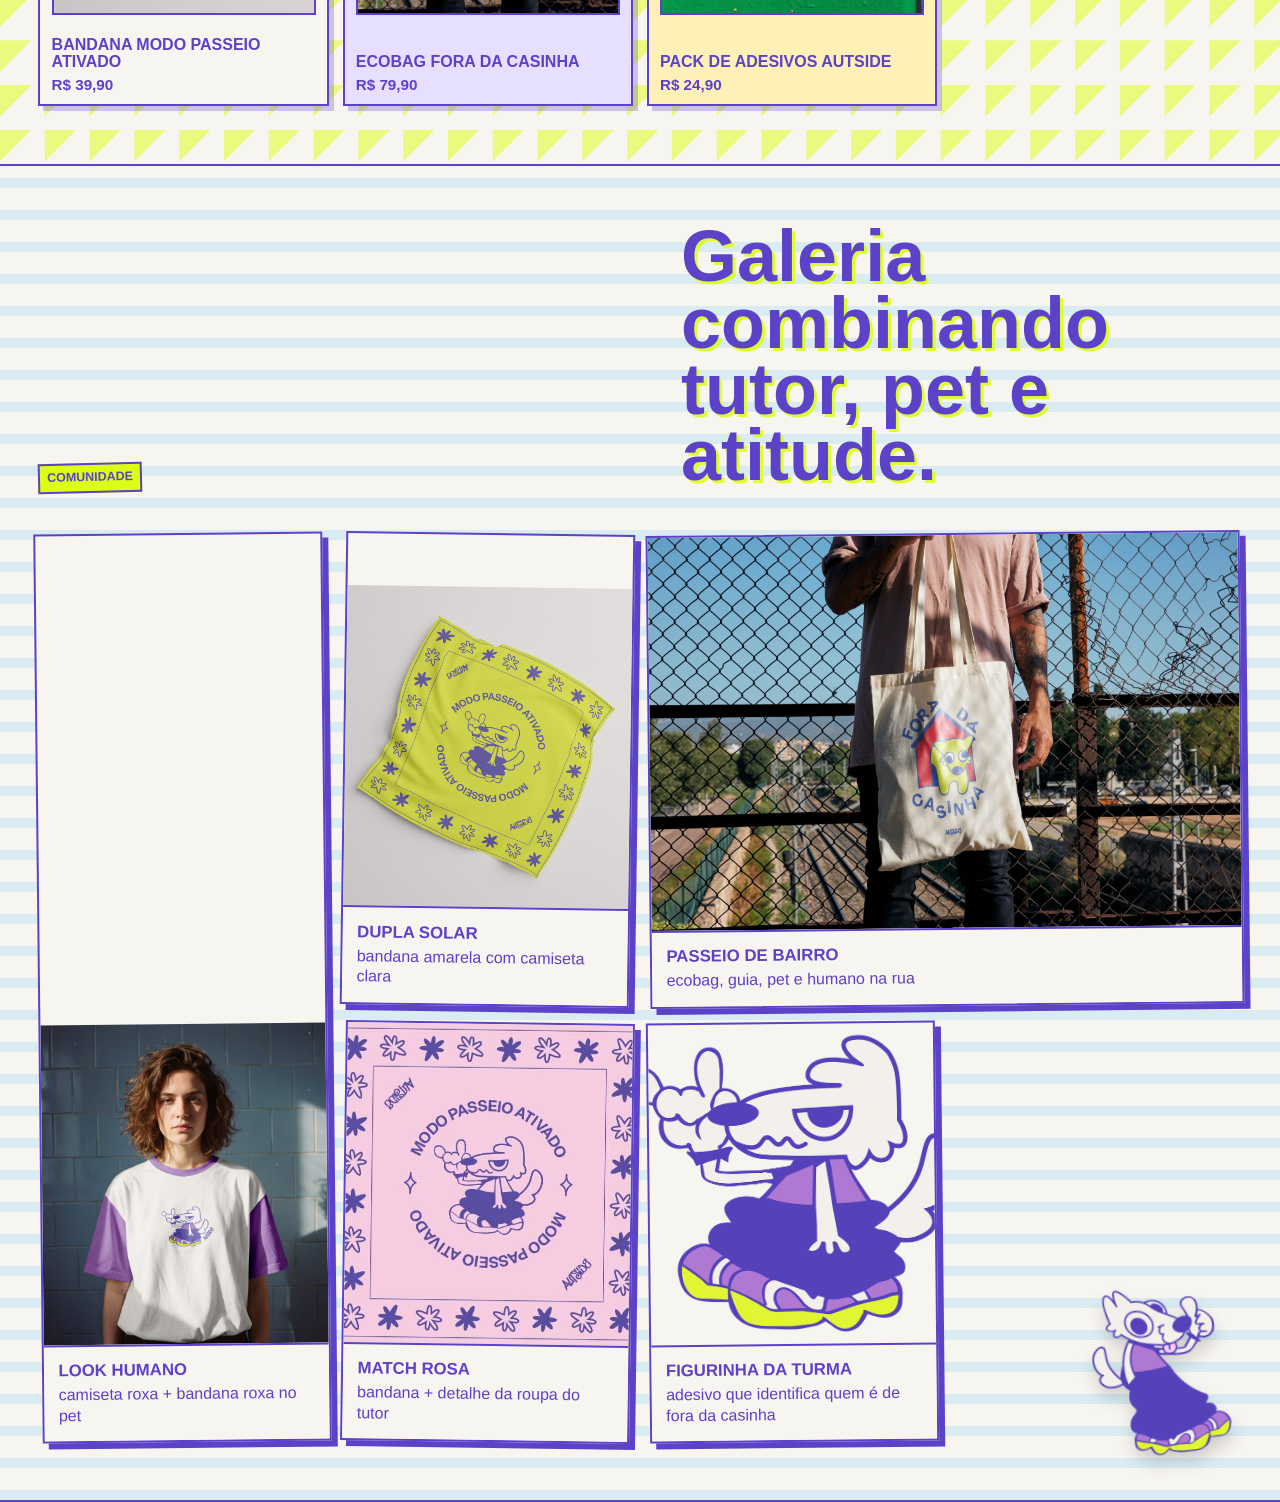
==== commit 318d7a51: "Deixa visual mais ludico" ====
--- a/AUTSIDE.html
+++ b/AUTSIDE.html
@@ -8,7 +8,7 @@
       name="description"
       content="Plataforma AUTSIDE: marca, produtos, personagem e comunidade para tutores e pets combinando cuidado, estilo e afeto."
     />
-    <link rel="stylesheet" href="styles.css?v=20260625-contraste" />
+    <link rel="stylesheet" href="styles.css?v=20260625-ludico" />
   </head>
   <body>
     <div class="announcement">FRETE GRÁTIS NAS COMPRAS ACIMA DE R$249 • MIMOS AUTSIDE EM PEDIDOS SELECIONADOS</div>
--- a/styles.css
+++ b/styles.css
@@ -23,7 +23,11 @@
 body {
   margin: 0;
   color: var(--ink);
-  background: var(--paper);
+  background:
+    linear-gradient(90deg, rgba(91, 66, 200, 0.08) 1px, transparent 1px),
+    linear-gradient(0deg, rgba(91, 66, 200, 0.08) 1px, transparent 1px),
+    var(--paper);
+  background-size: 4.5rem 4.5rem;
   font-family: Arial, Helvetica, sans-serif;
   overflow-x: hidden;
 }
@@ -114,16 +118,22 @@
 }
 
 section {
+  position: relative;
   padding: clamp(2.1rem, 4.6vw, 3.6rem) clamp(0.85rem, 3vw, 2.4rem);
   border-bottom: var(--line);
 }
 
 .kicker {
+  display: inline-block;
   margin: 0 0 0.75rem;
+  padding: 0.25rem 0.45rem;
+  border: var(--line);
+  background: var(--lime);
   font-size: 0.78rem;
   font-weight: 900;
   letter-spacing: 0;
   text-transform: uppercase;
+  transform: rotate(-1.4deg);
 }
 
 h1,
@@ -179,6 +189,24 @@
   content: none;
 }
 
+.hero::before {
+  content: "✦  AU AU  ✦  SNIFF  ✦";
+  position: absolute;
+  top: clamp(1rem, 4vw, 3rem);
+  right: clamp(0.8rem, 3vw, 2.5rem);
+  z-index: 2;
+  max-width: 16rem;
+  padding: 0.45rem 0.65rem;
+  border: var(--line);
+  background: var(--orange);
+  color: #fff;
+  font-size: clamp(0.8rem, 1.5vw, 1rem);
+  font-weight: 900;
+  text-align: center;
+  transform: rotate(5deg);
+  box-shadow: 5px 5px 0 var(--purple);
+}
+
 .hero > *,
 .about-grid > *,
 .character > *,
@@ -201,6 +229,7 @@
 
 .hero-copy h1 {
   color: #fff;
+  text-shadow: 0.06em 0.06em 0 var(--purple);
 }
 
 .brand-tagline {
@@ -237,12 +266,13 @@
   box-shadow: var(--shadow);
   font-weight: 900;
   text-decoration: none;
+  transform: rotate(var(--button-tilt, -1deg));
   transition: transform 160ms ease, box-shadow 160ms ease;
 }
 
 .button:hover,
 .button:focus-visible {
-  transform: translate(4px, 4px);
+  transform: translate(4px, 4px) rotate(1deg);
   box-shadow: 3px 3px 0 var(--ink);
   outline: 0;
 }
@@ -254,6 +284,10 @@
 
 .button-secondary {
   background: var(--paper);
+}
+
+.hero-actions .button-secondary {
+  --button-tilt: 1.2deg;
 }
 
 .site-mascot {
@@ -296,7 +330,28 @@
 }
 
 .about {
-  background: var(--paper);
+  overflow: hidden;
+  background:
+    repeating-linear-gradient(-8deg, transparent 0 1.4rem, rgba(255, 127, 59, 0.16) 1.4rem 1.75rem),
+    var(--paper);
+}
+
+.about::after {
+  content: "✦";
+  position: absolute;
+  right: clamp(1rem, 5vw, 4rem);
+  top: clamp(1rem, 4vw, 2.6rem);
+  width: 3rem;
+  aspect-ratio: 1;
+  display: grid;
+  place-items: center;
+  border: var(--line);
+  background: var(--pink);
+  color: #fff;
+  font-size: 1.5rem;
+  font-weight: 900;
+  transform: rotate(14deg);
+  box-shadow: 4px 4px 0 var(--purple);
 }
 
 .section-title {
@@ -307,6 +362,10 @@
   margin-bottom: clamp(1rem, 2.5vw, 1.8rem);
 }
 
+.section-title h2 {
+  text-shadow: 0.04em 0.04em 0 rgba(220, 255, 23, 0.9);
+}
+
 .shop-head {
   display: grid;
   grid-template-columns: minmax(0, 0.8fr) minmax(20rem, 1.2fr);
@@ -335,11 +394,21 @@
   font-weight: 900;
   text-decoration: none;
   text-transform: uppercase;
+  transform: rotate(-1deg);
+  transition: transform 160ms ease, background 160ms ease;
+}
+
+.category-rail a:nth-child(even) {
+  background: var(--blue);
+  color: #fff;
+  transform: rotate(1deg);
 }
 
 .category-rail a:hover,
 .category-rail a:focus-visible {
   background: var(--lime);
+  color: var(--purple);
+  transform: translateY(-0.15rem) rotate(0deg);
   outline: 0;
 }
 
@@ -364,6 +433,8 @@
   border: var(--line);
   background: var(--cream);
   overflow: hidden;
+  box-shadow: 8px 8px 0 var(--lime);
+  transform: rotate(1deg);
 }
 
 .about-image img {
@@ -377,7 +448,8 @@
   grid-template-columns: 1.2fr 0.9fr 0.9fr;
   gap: 0.85rem;
   padding-block: 0.85rem;
-  background: var(--purple);
+  background:
+    repeating-linear-gradient(90deg, var(--purple) 0 2.8rem, #4b33b5 2.8rem 5.6rem);
 }
 
 .visual-strip img {
@@ -386,11 +458,49 @@
   object-fit: cover;
   border: var(--line);
   background: var(--paper);
+  box-shadow: 5px 5px 0 var(--lime);
+}
+
+.visual-strip img:nth-child(1) {
+  transform: rotate(-1.2deg);
+}
+
+.visual-strip img:nth-child(2) {
+  transform: rotate(1.8deg);
+}
+
+.visual-strip img:nth-child(3) {
+  transform: rotate(-0.8deg);
 }
 
 .shop {
   position: relative;
-  background: var(--paper);
+  overflow: hidden;
+  background:
+    linear-gradient(135deg, rgba(220, 255, 23, 0.52) 0 1.4rem, transparent 1.4rem 2.8rem),
+    var(--paper);
+  background-size: 2.8rem 2.8rem;
+}
+
+.shop::before {
+  content: "produtos para humanos de estimação";
+  position: absolute;
+  top: 0.9rem;
+  right: -2.2rem;
+  z-index: 0;
+  padding: 0.35rem 3rem;
+  border: var(--line);
+  background: var(--orange);
+  color: #fff;
+  font-size: 0.8rem;
+  font-weight: 900;
+  text-transform: uppercase;
+  transform: rotate(9deg);
+}
+
+.shop > * {
+  position: relative;
+  z-index: 1;
 }
 
 .product-grid {
@@ -410,8 +520,16 @@
   border: var(--line);
   background: var(--paper);
   text-decoration: none;
-  box-shadow: none;
+  box-shadow: 5px 5px 0 rgba(91, 66, 200, 0.28);
   transition: transform 160ms ease, box-shadow 160ms ease;
+}
+
+.product-card:nth-child(3n + 2) {
+  background: #e7dfff;
+}
+
+.product-card:nth-child(3n) {
+  background: #fff0b8;
 }
 
 .product-card .card-mascot {
@@ -445,8 +563,8 @@
 
 .product-card:hover,
 .product-card:focus-visible {
-  transform: translateY(-0.25rem);
-  box-shadow: 5px 5px 0 var(--ink);
+  transform: translateY(-0.25rem) rotate(-0.5deg);
+  box-shadow: 8px 8px 0 var(--ink);
   outline: 0;
 }
 
@@ -476,6 +594,7 @@
   font-size: 0.76rem;
   font-weight: 900;
   text-transform: uppercase;
+  transform: rotate(-2deg);
 }
 
 .product-label.soldout {
@@ -512,7 +631,10 @@
 
 .community {
   position: relative;
-  background: var(--paper);
+  overflow: hidden;
+  background:
+    repeating-linear-gradient(0deg, rgba(100, 200, 245, 0.2) 0 0.6rem, transparent 0.6rem 2rem),
+    var(--paper);
 }
 
 .community-mascot {
@@ -534,8 +656,19 @@
   align-content: end;
   border: var(--line);
   background: var(--paper);
-  box-shadow: none;
+  box-shadow: 6px 6px 0 var(--purple);
   overflow: hidden;
+  transform: rotate(var(--card-tilt, -0.6deg));
+  transition: transform 160ms ease, box-shadow 160ms ease;
+}
+
+.community-card:nth-child(even) {
+  --card-tilt: 0.8deg;
+}
+
+.community-card:hover {
+  transform: translateY(-0.25rem) rotate(0deg);
+  box-shadow: 8px 8px 0 var(--lime);
 }
 
 .community-card.tall {
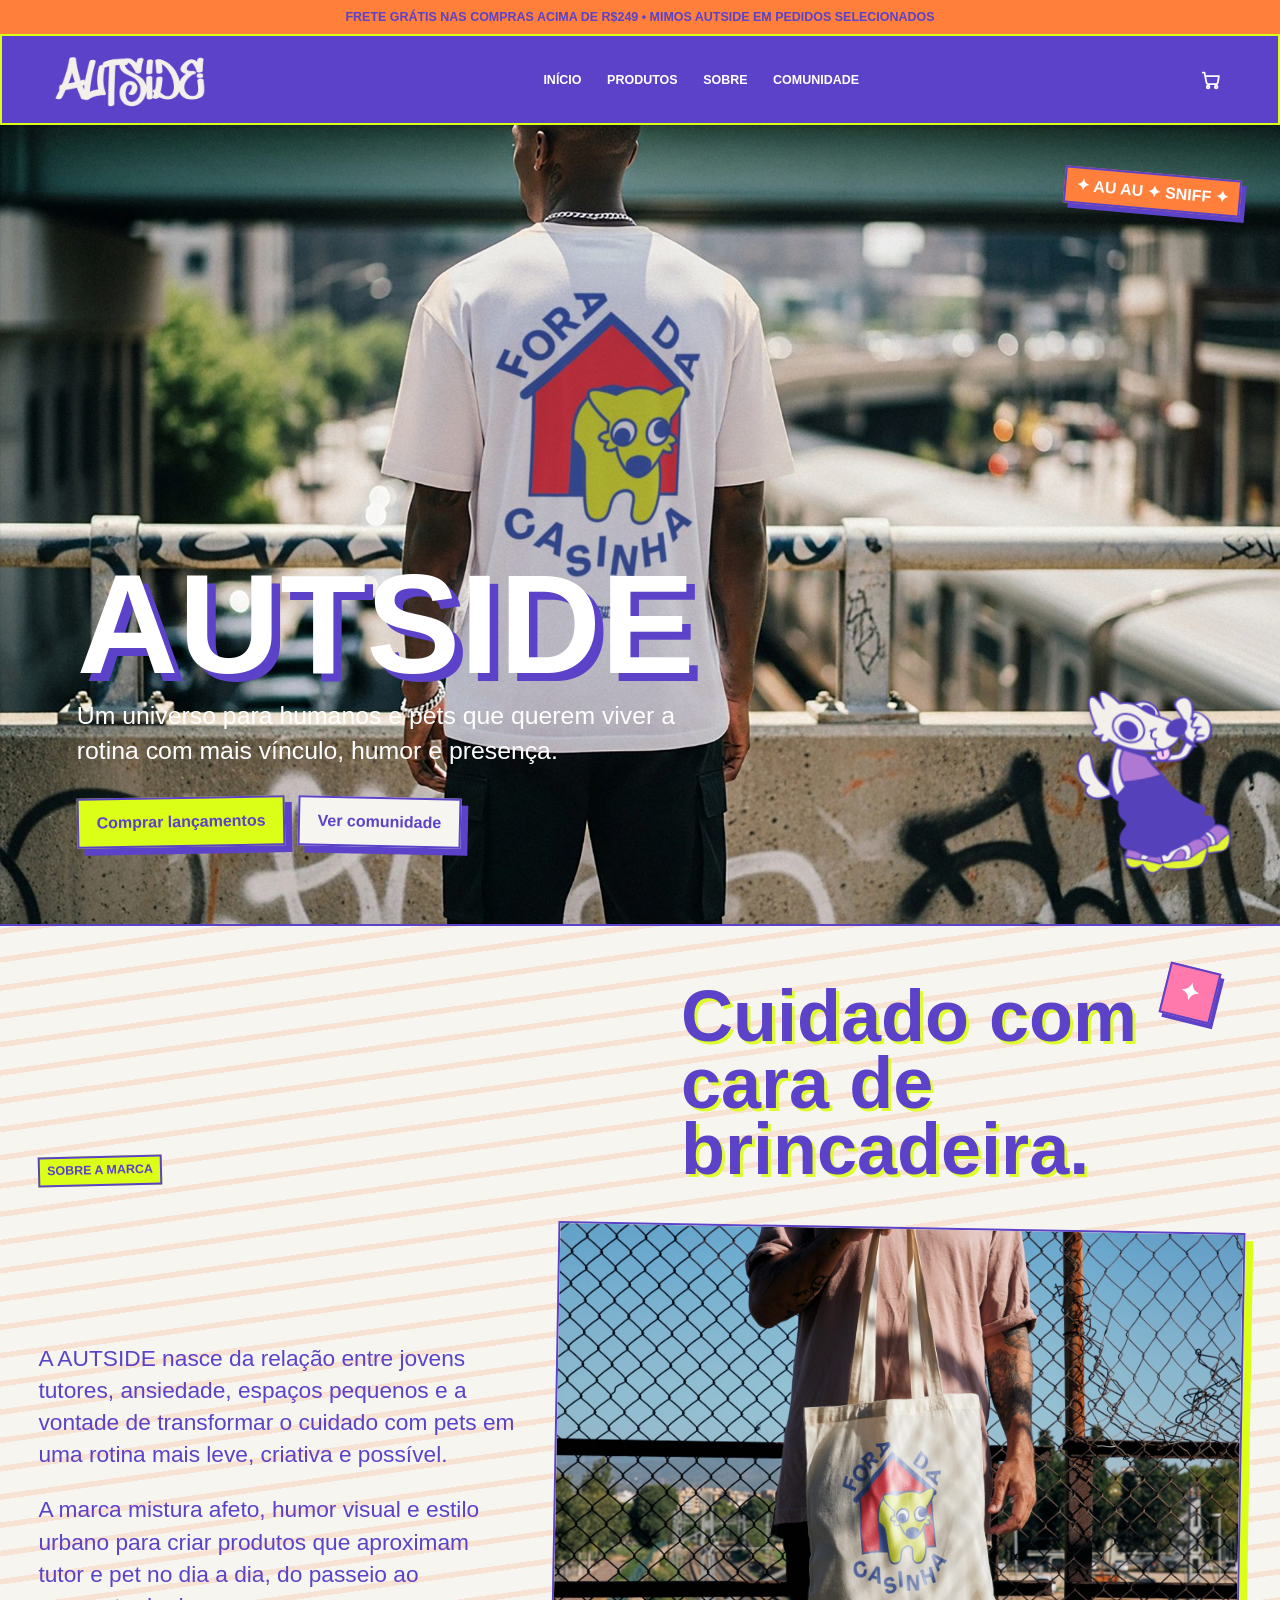
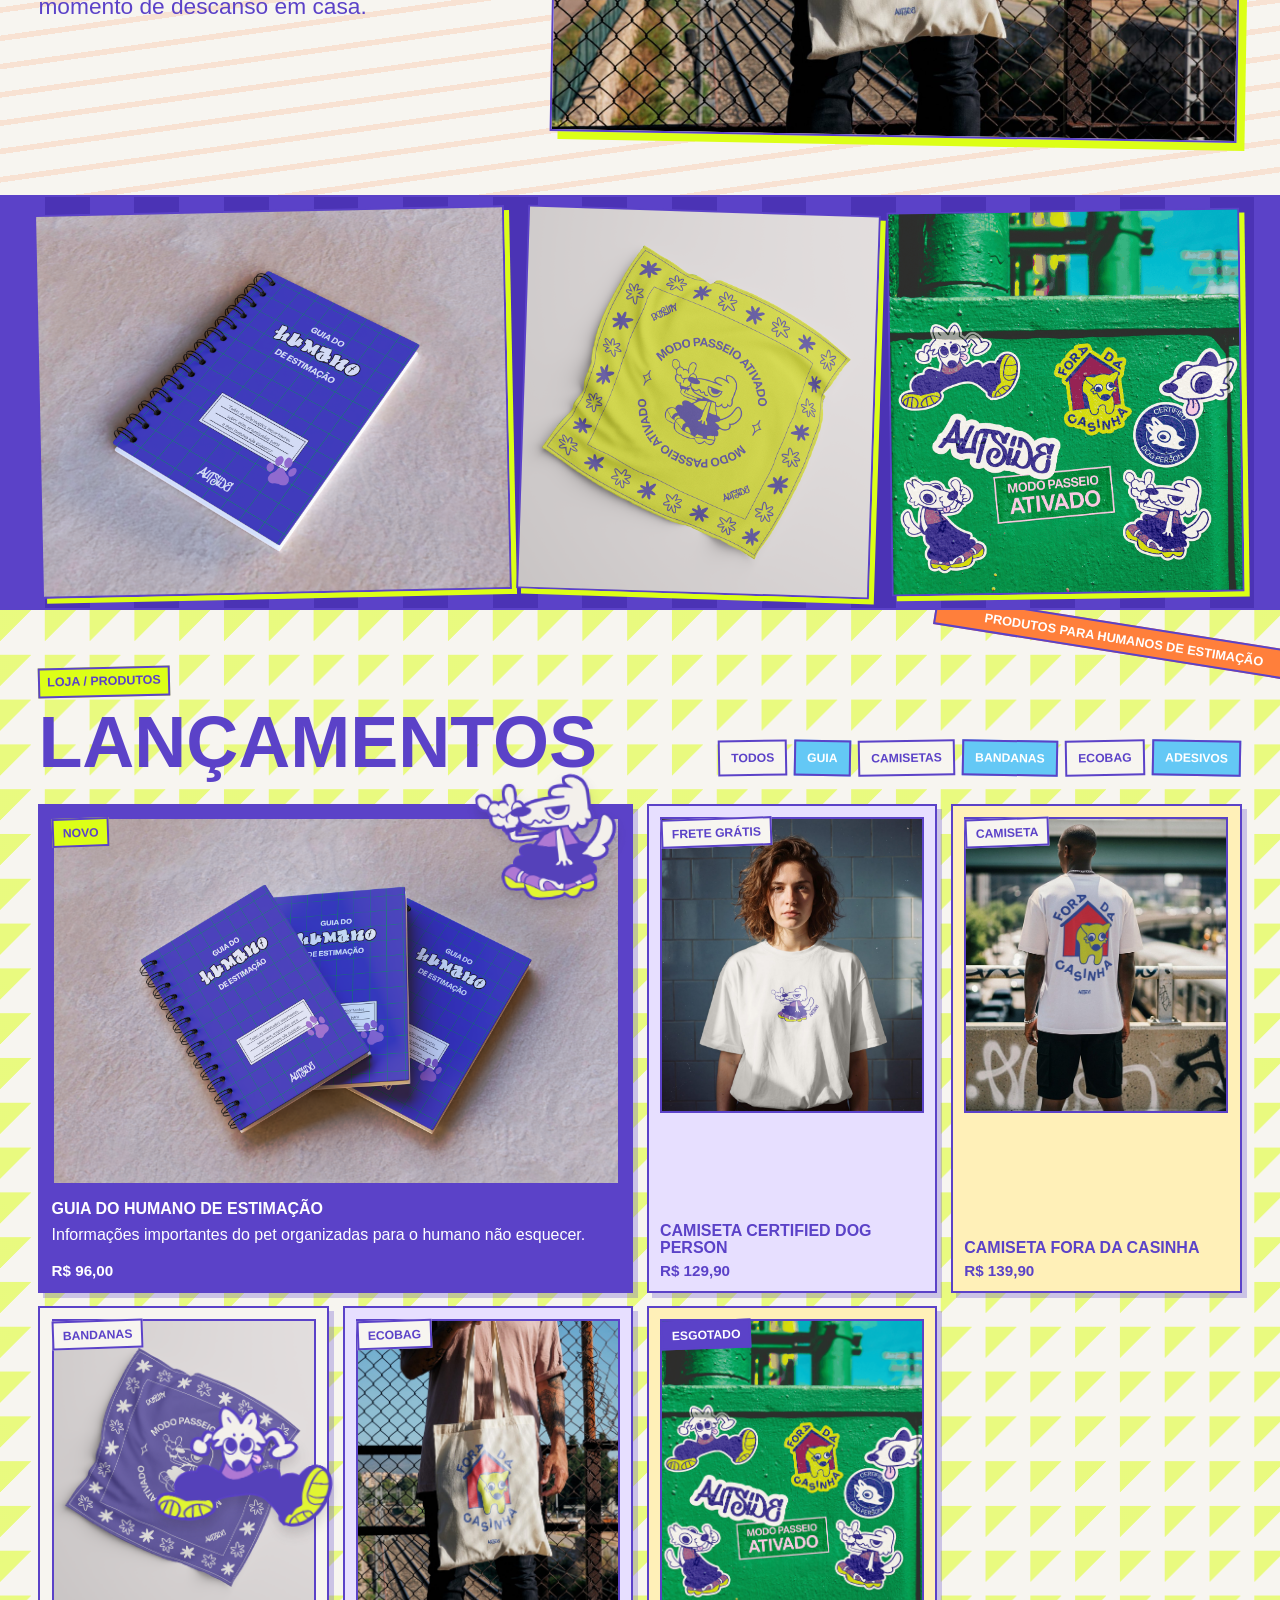
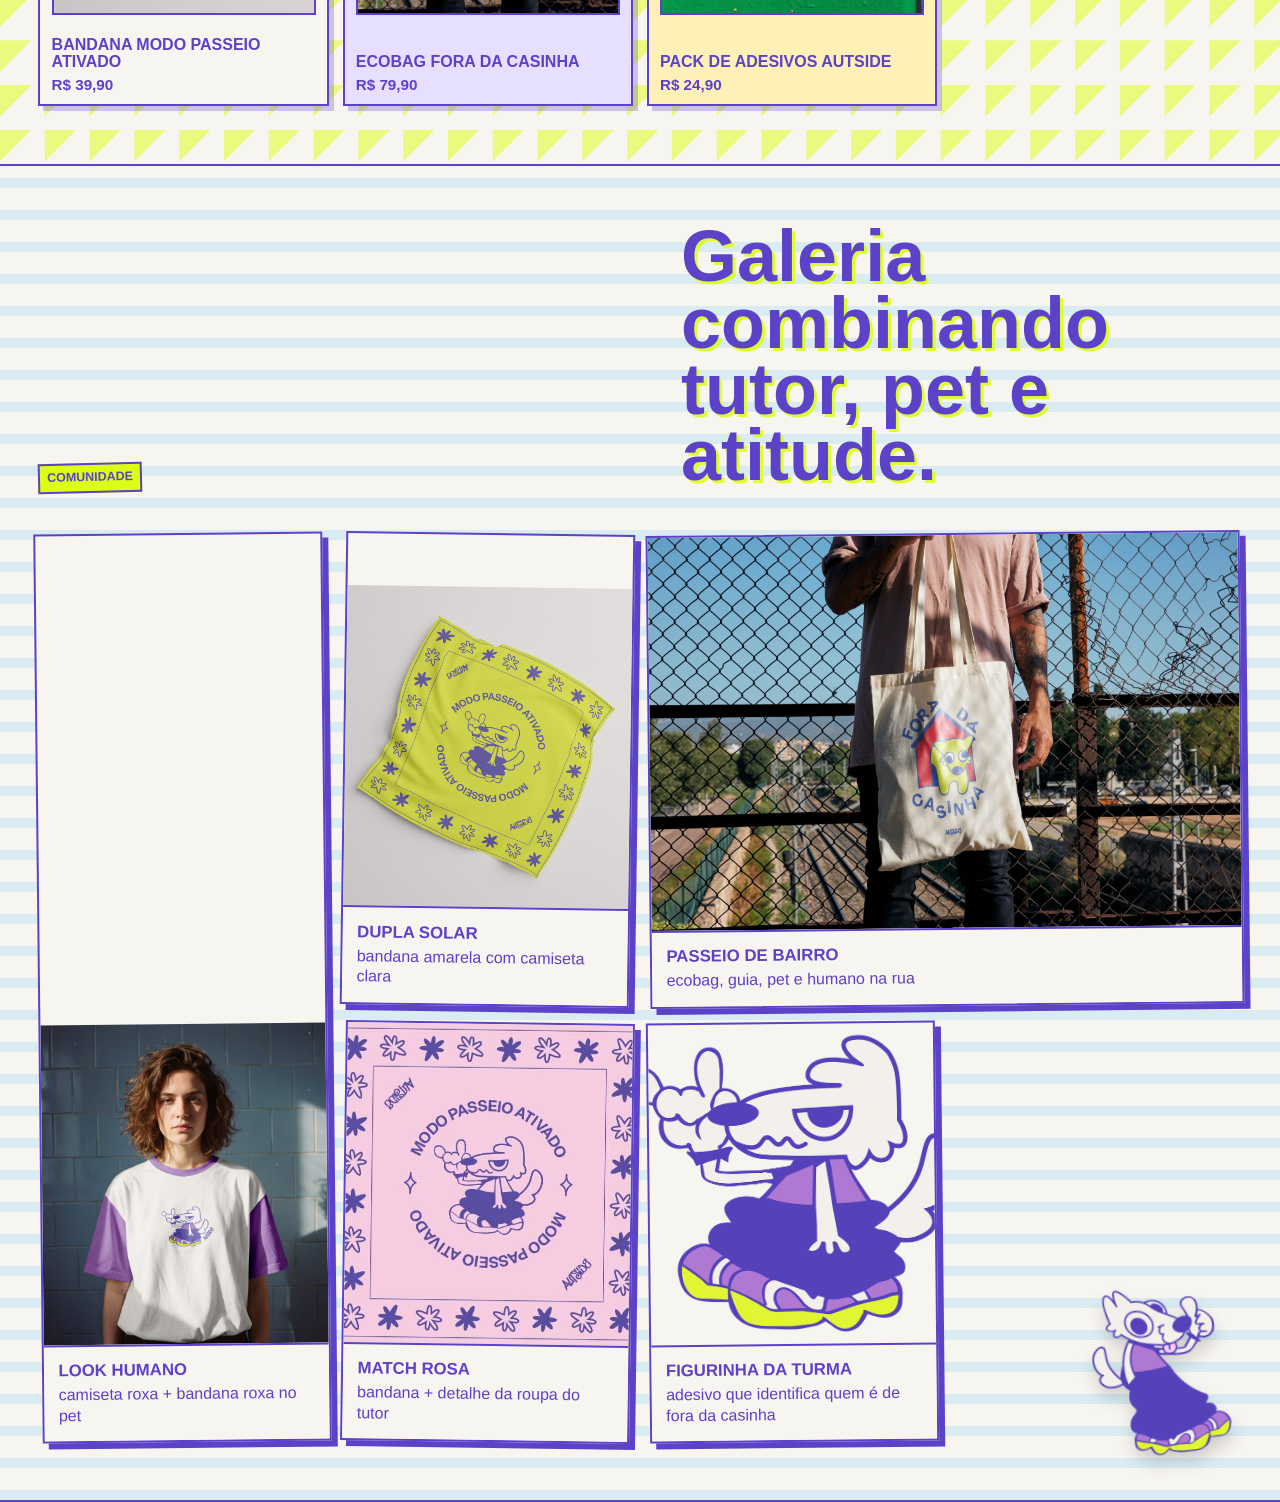
==== commit 45023448: "Remove selo da home" ====
--- a/AUTSIDE.html
+++ b/AUTSIDE.html
@@ -39,7 +39,6 @@
           alt="Pessoa usando camiseta Fora da Casinha AUTSIDE"
         />
         <div class="hero-copy">
-          <p class="kicker">plataforma da marca</p>
           <h1>AUTSIDE</h1>
           <p>
             Um universo para humanos e pets que querem viver a rotina com mais
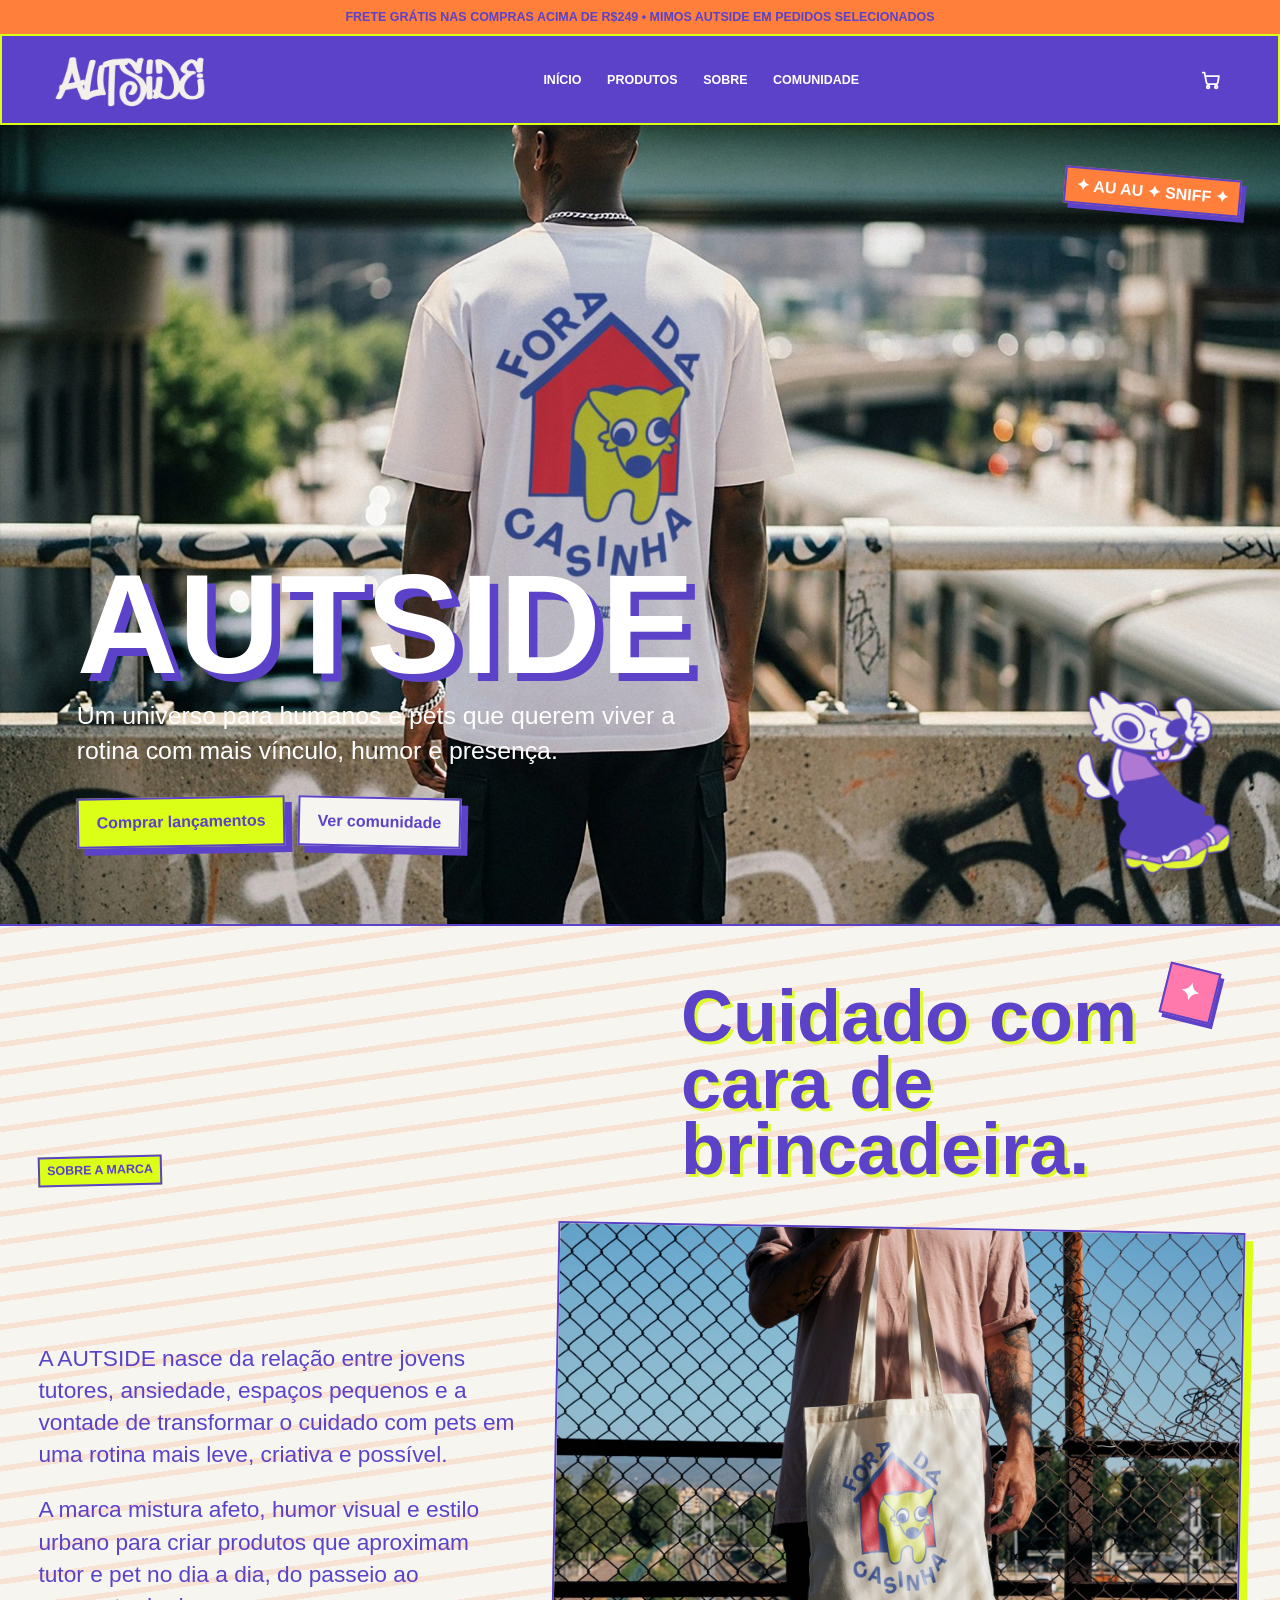
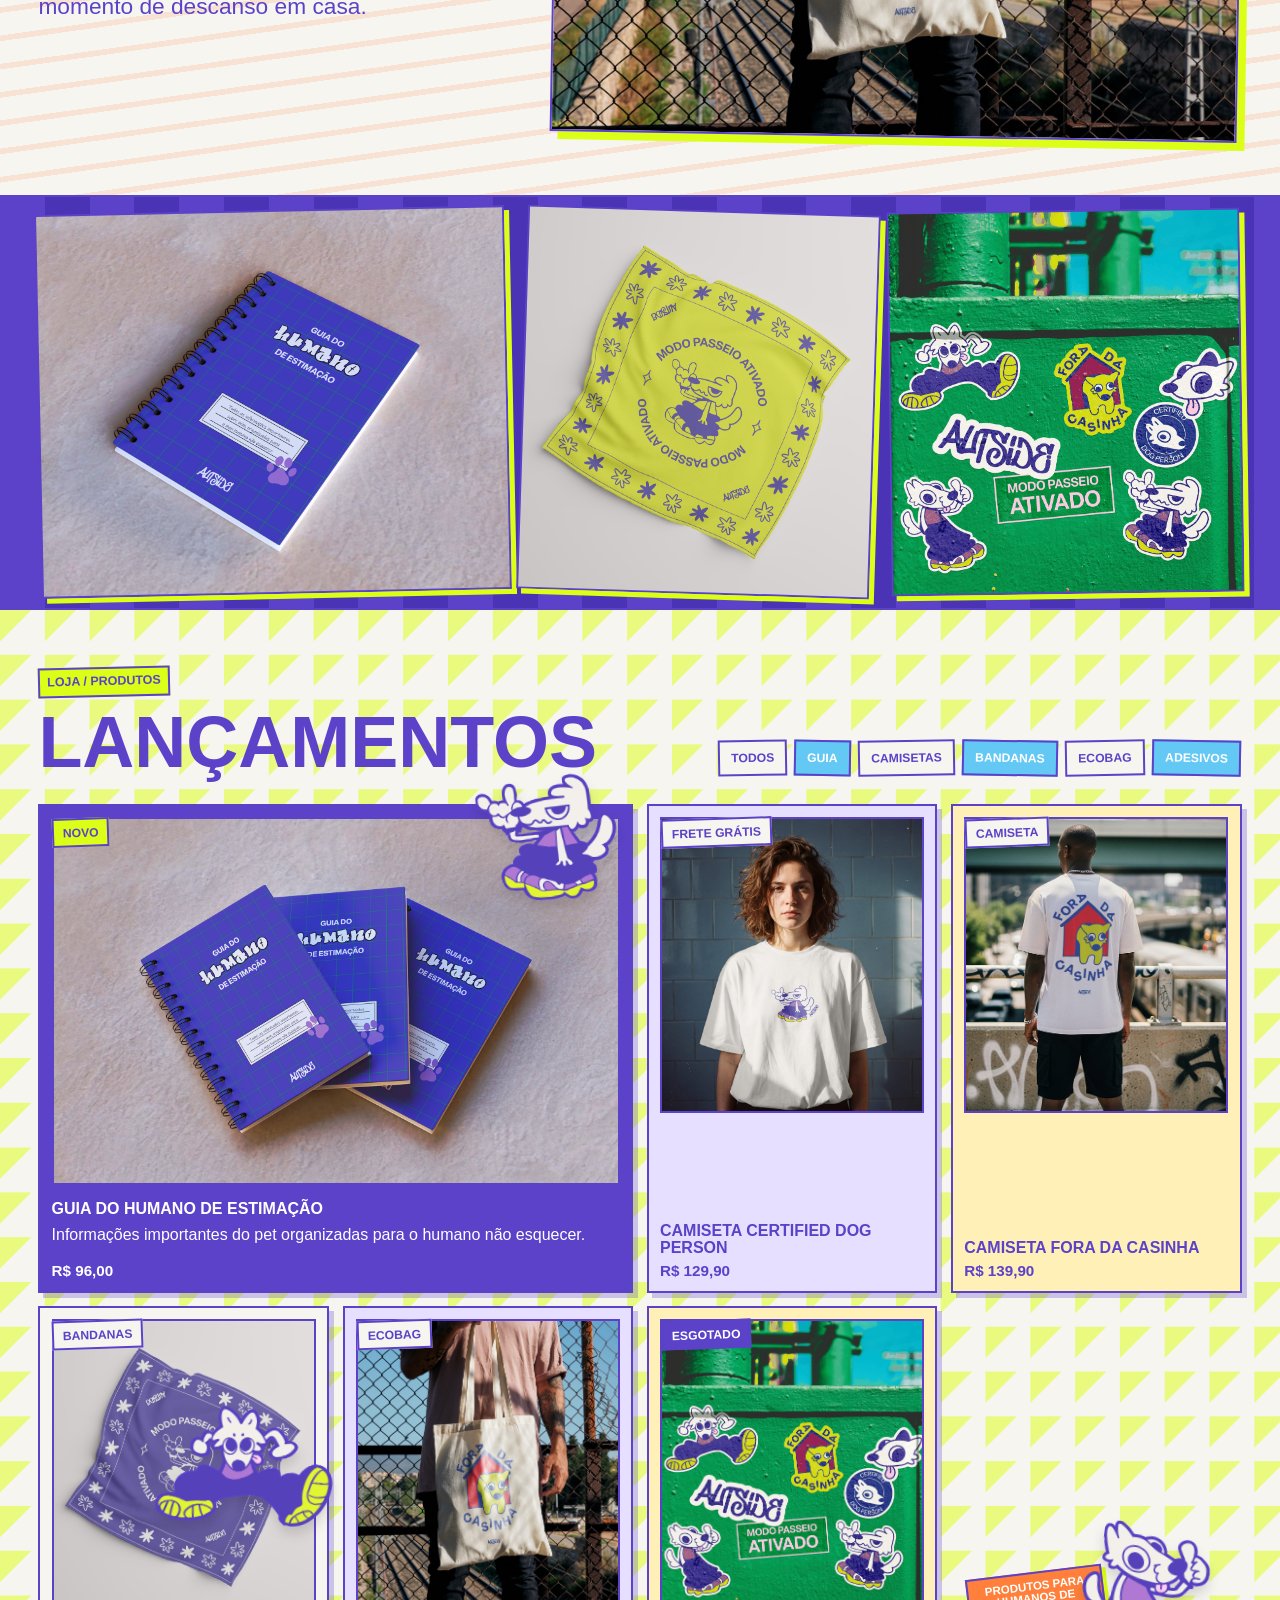
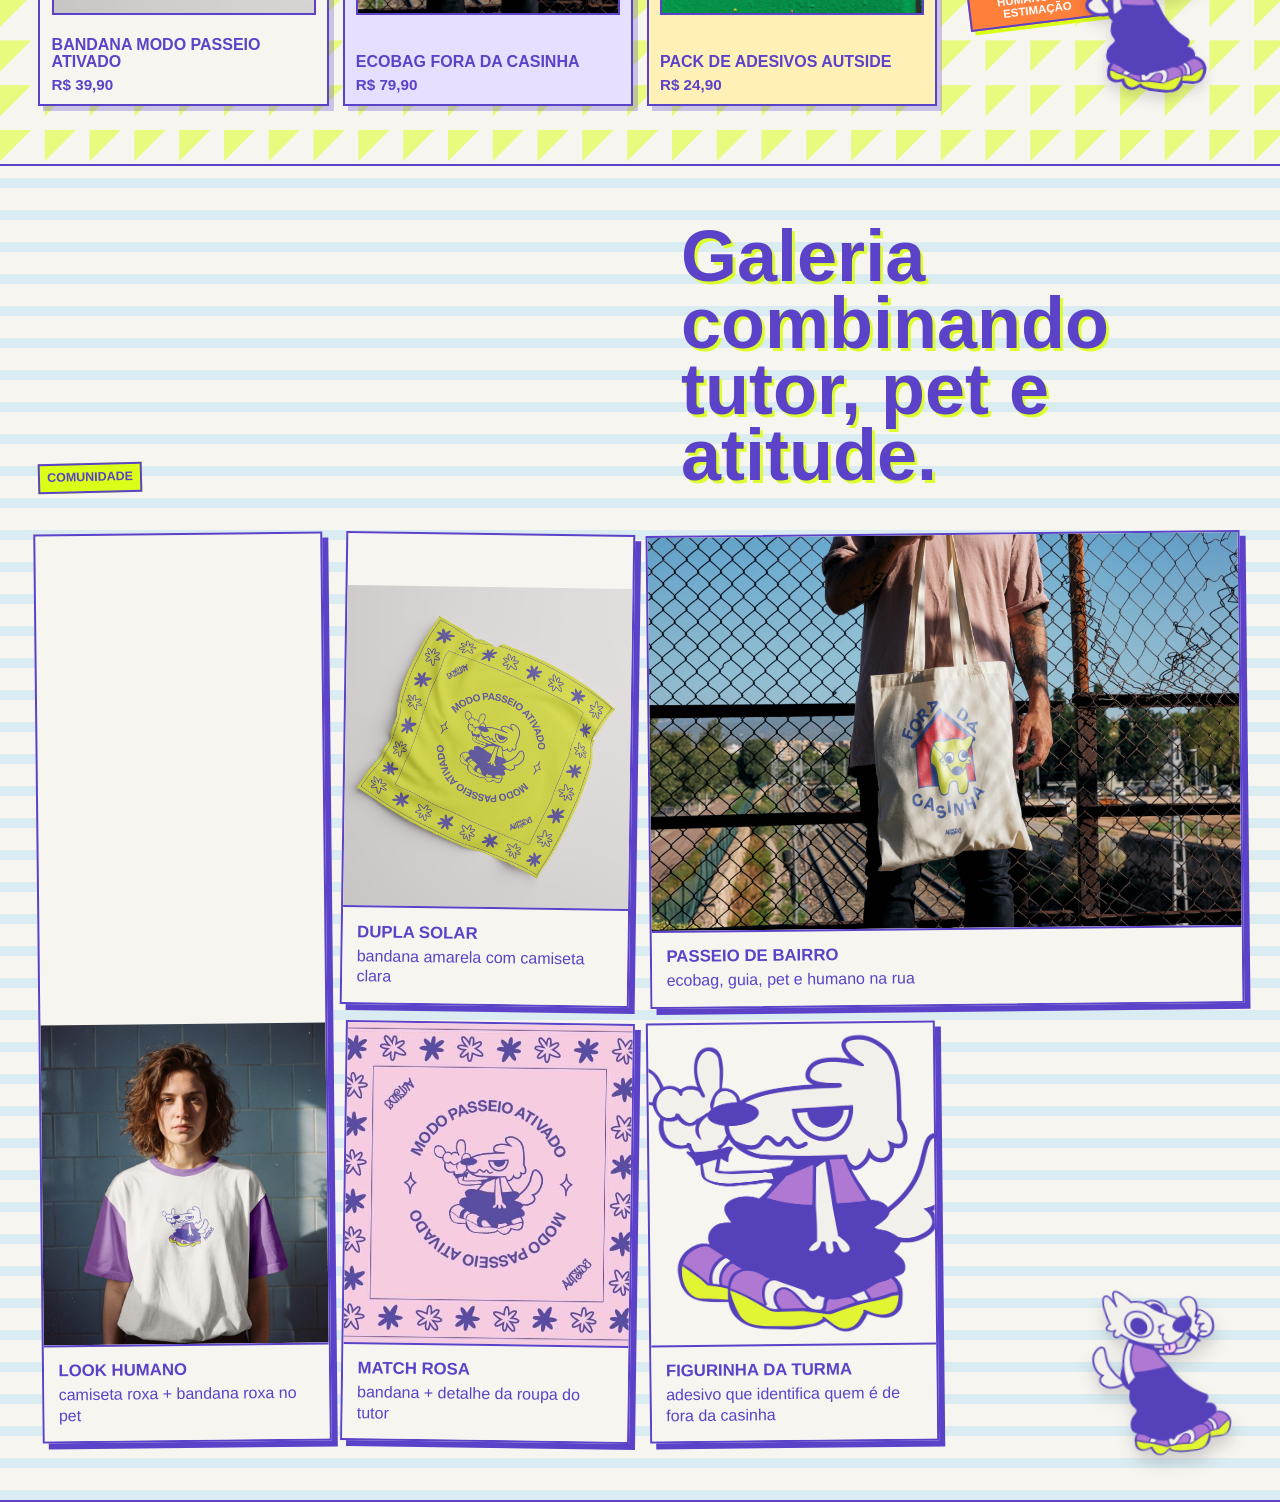
==== commit c1fd2a1b: "Move chamada da loja para grade" ====
--- a/AUTSIDE.html
+++ b/AUTSIDE.html
@@ -171,6 +171,11 @@
               <span class="price">R$ 24,90</span>
             </div>
           </a>
+
+          <div class="shop-callout" aria-hidden="true">
+            <span>produtos para humanos de estimação</span>
+            <img src="AUTSIDE CONTENT/AUTSIDE CONTENT_sticker 29.png" alt="" />
+          </div>
         </div>
       </section>
       <section class="community" id="comunidade">
--- a/styles.css
+++ b/styles.css
@@ -483,22 +483,49 @@
 }
 
 .shop::before {
-  content: "produtos para humanos de estimação";
-  position: absolute;
-  top: 0.9rem;
-  right: -2.2rem;
-  z-index: 0;
-  padding: 0.35rem 3rem;
+  content: none;
+}
+
+.shop-callout {
+  position: relative;
+  z-index: 1;
+  display: flex;
+  align-items: flex-end;
+  justify-content: center;
+  gap: 0;
+  min-height: 25rem;
+  padding: 1rem 0.4rem 0.6rem;
+  pointer-events: none;
+}
+
+.shop-callout span {
+  display: block;
+  max-width: 15rem;
+  padding: 0.38rem 0.85rem;
   border: var(--line);
   background: var(--orange);
   color: #fff;
-  font-size: 0.8rem;
-  font-weight: 900;
-  text-transform: uppercase;
-  transform: rotate(9deg);
-}
-
-.shop > * {
+  font-size: 0.72rem;
+  font-weight: 900;
+  text-align: center;
+  text-transform: uppercase;
+  transform: rotate(-7deg) translate(1.2rem, -4.4rem);
+  transform-origin: center;
+  box-shadow: 4px 4px 0 var(--lime);
+}
+
+.shop-callout img {
+  width: clamp(6.6rem, 11vw, 9.2rem);
+  filter:
+    drop-shadow(1px 0 0 var(--purple))
+    drop-shadow(-1px 0 0 var(--purple))
+    drop-shadow(0 1px 0 var(--purple))
+    drop-shadow(0 -1px 0 var(--purple))
+    drop-shadow(0 8px 6px rgba(33, 29, 31, 0.14));
+  transform: rotate(7deg) translateX(-1.1rem);
+}
+
+.shop > *:not(.shop-callout) {
   position: relative;
   z-index: 1;
 }
@@ -890,6 +917,14 @@
     justify-content: flex-start;
   }
 
+  .shop-callout {
+    position: relative;
+    right: auto;
+    bottom: auto;
+    width: min(24rem, 100%);
+    margin: -0.35rem 0 1.1rem auto;
+  }
+
   .product-media {
     position: static;
   }
@@ -922,6 +957,19 @@
     grid-template-columns: 1fr;
   }
 
+  .shop-callout {
+    margin-inline: 0;
+    justify-content: flex-start;
+  }
+
+  .shop-callout span {
+    font-size: 0.66rem;
+  }
+
+  .shop-callout img {
+    width: 5.2rem;
+  }
+
   .product-feature,
   .community-card.wide {
     grid-column: span 1;
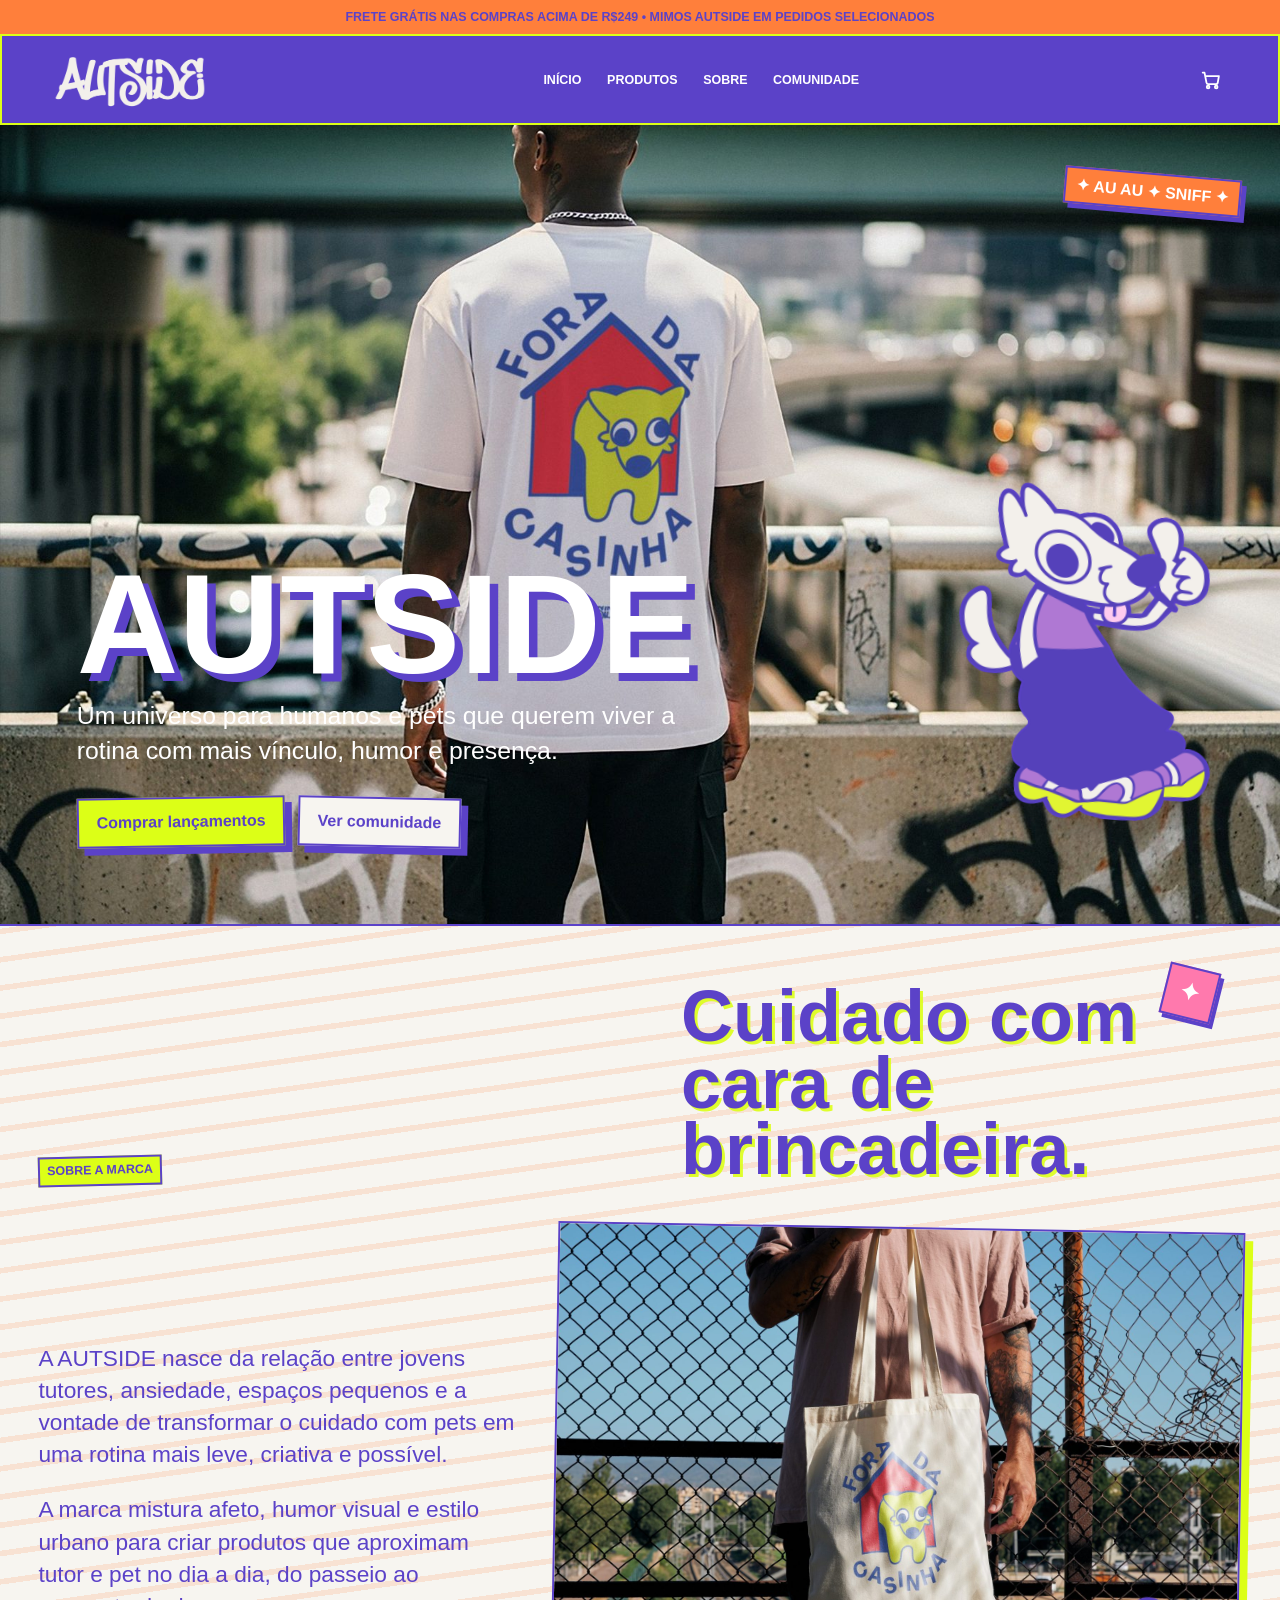
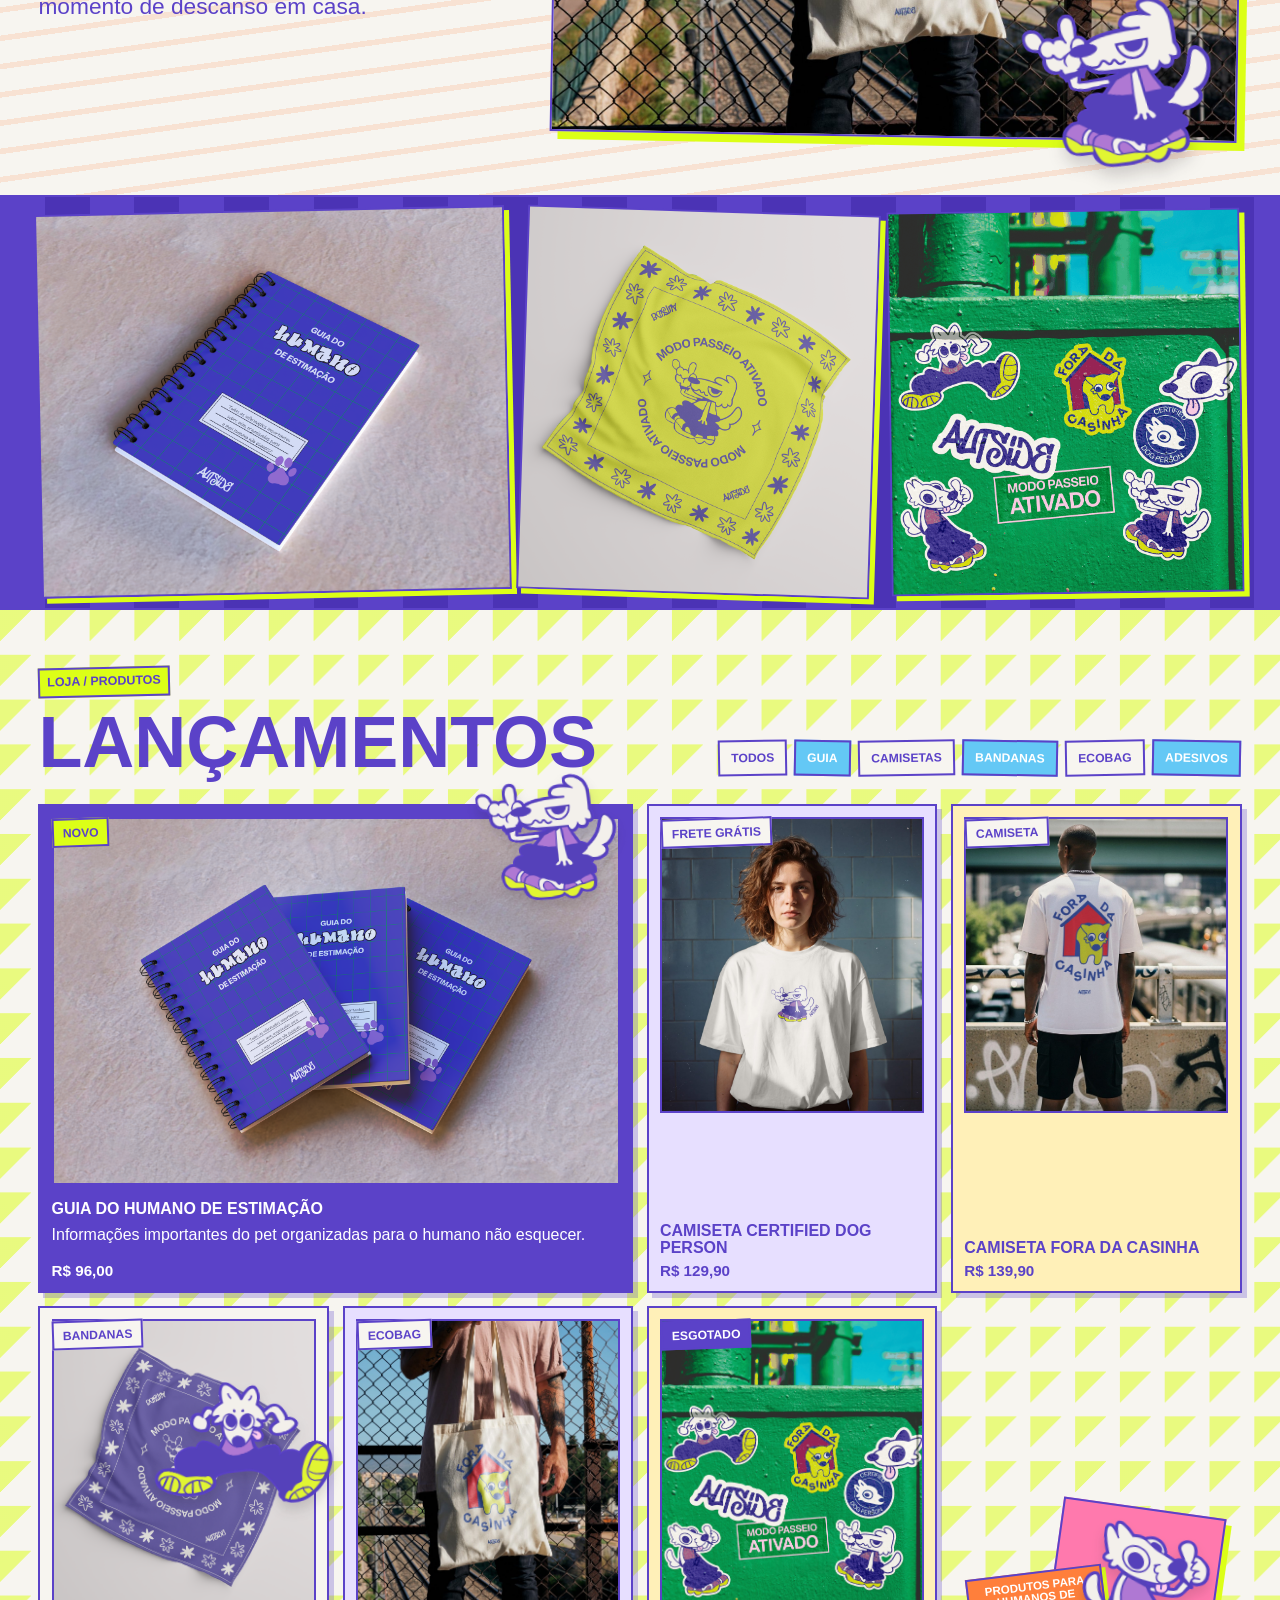
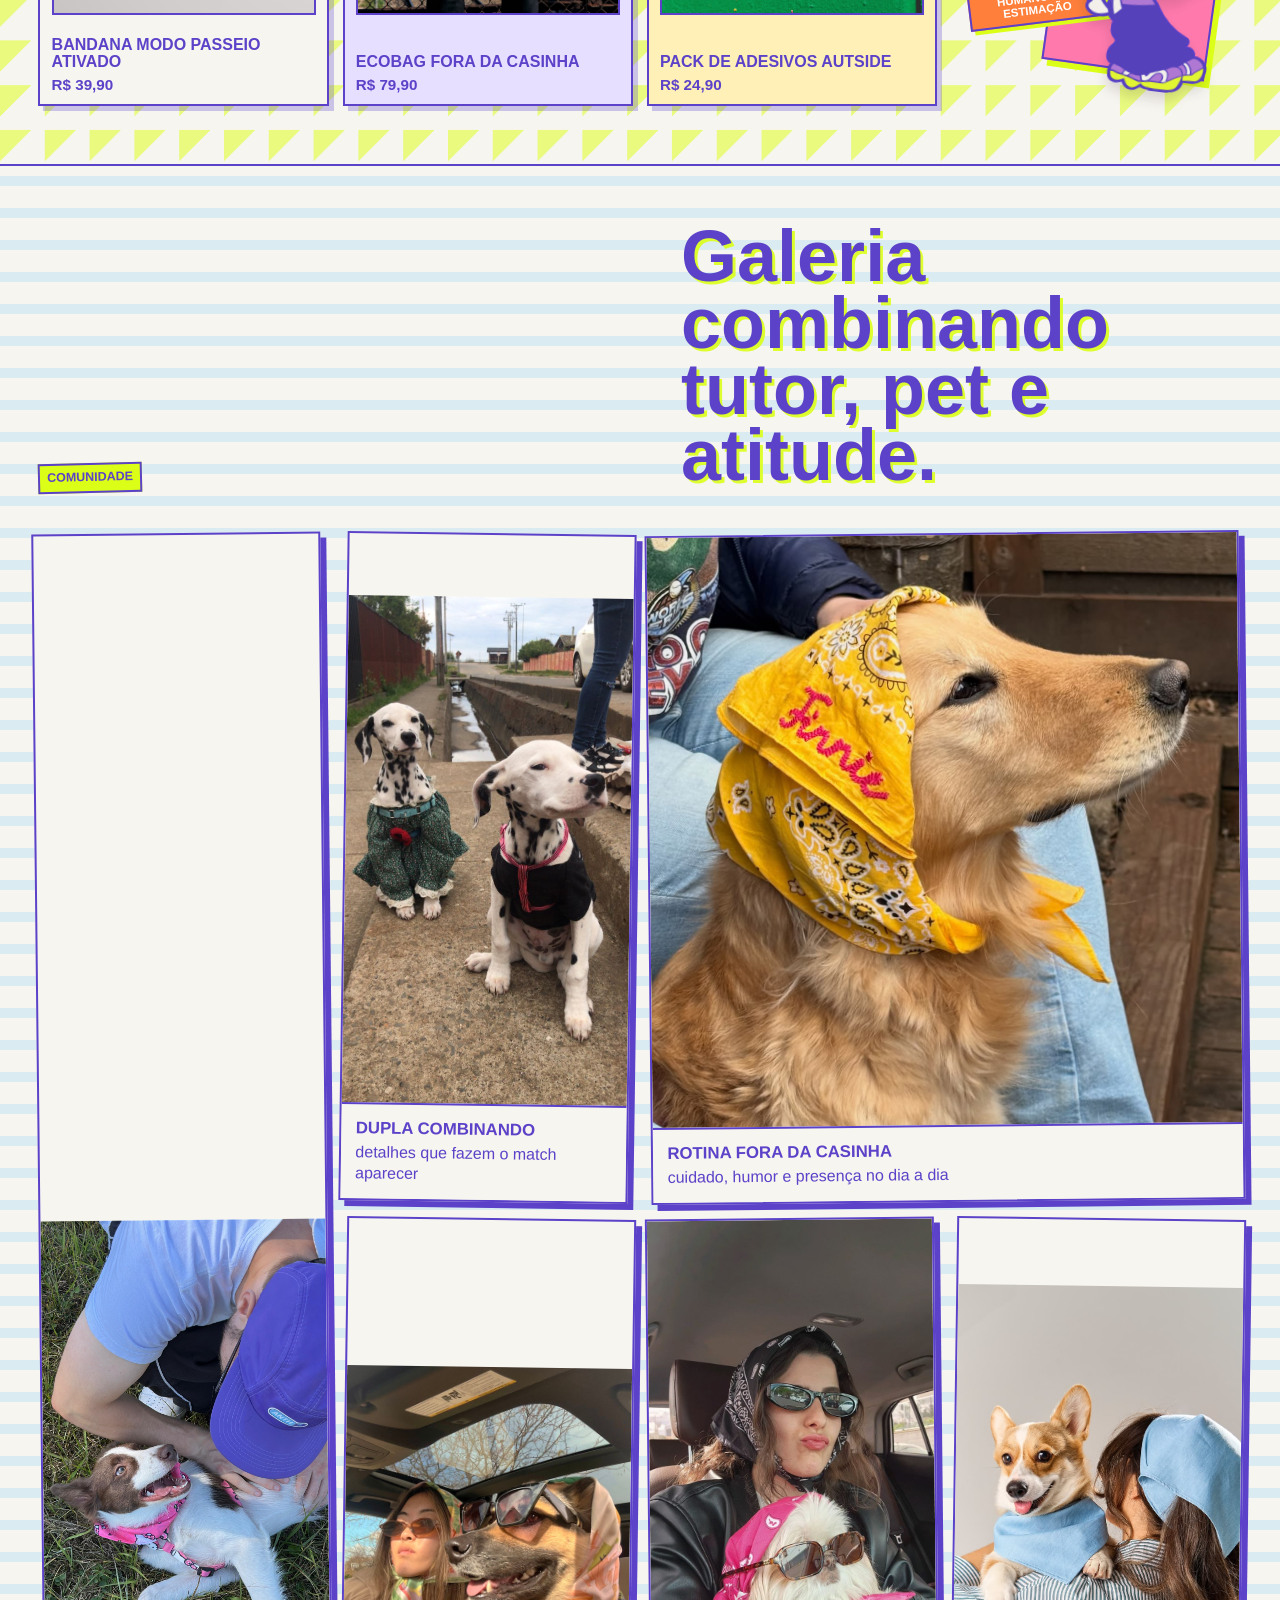
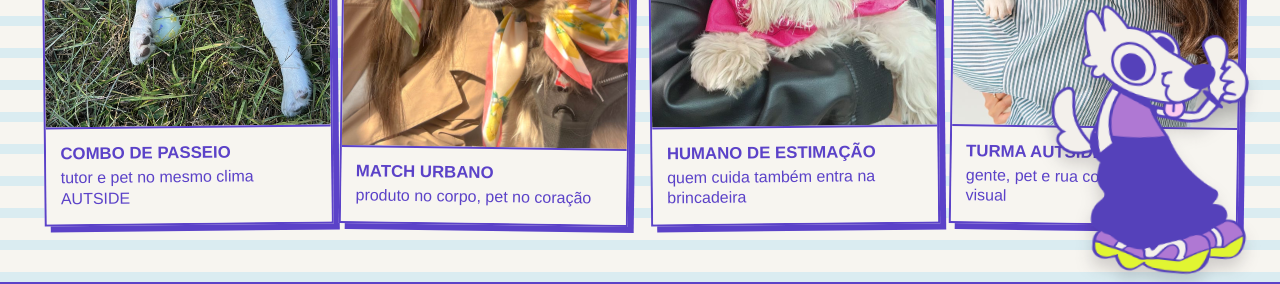
==== commit 22382eeb: "Integra personagem e atualiza comunidade" ====
--- a/AUTSIDE.html
+++ b/AUTSIDE.html
@@ -82,6 +82,11 @@
             />
           </figure>
         </div>
+        <img
+          class="site-mascot about-mascot"
+          src="AUTSIDE CONTENT/AUTSIDE CONTENT_sticker 25.png"
+          alt=""
+        />
       </section>
 
       <section class="visual-strip" aria-label="Universo visual AUTSIDE">
@@ -186,38 +191,45 @@
 
         <div class="community-gallery" aria-label="Galeria da comunidade AUTSIDE">
           <article class="community-card tall">
-            <img src="MOCKUP/MOCKUP CAMISETA CERTIFIED DOG PERSON.jpg" alt="" />
-            <div>
-              <strong>look humano</strong>
-              <span>camiseta roxa + bandana roxa no pet</span>
-            </div>
-          </article>
-          <article class="community-card">
-            <img src="MOCKUP/BANDANA AMARELA.png" alt="" />
-            <div>
-              <strong>dupla solar</strong>
-              <span>bandana amarela com camiseta clara</span>
+            <img src="COMUNITY/WhatsApp Image 2026-05-27 at 21.48.57.jpeg" alt="" />
+            <div>
+              <strong>combo de passeio</strong>
+              <span>tutor e pet no mesmo clima AUTSIDE</span>
+            </div>
+          </article>
+          <article class="community-card">
+            <img src="COMUNITY/transferir (14).jpeg" alt="" />
+            <div>
+              <strong>dupla combinando</strong>
+              <span>detalhes que fazem o match aparecer</span>
             </div>
           </article>
           <article class="community-card wide">
-            <img src="MOCKUP/MOCKUP ECOBAG FORA DA CASINHA.jpg" alt="" />
-            <div>
-              <strong>passeio de bairro</strong>
-              <span>ecobag, guia, pet e humano na rua</span>
-            </div>
-          </article>
-          <article class="community-card">
-            <img src="AUTSIDE BANDANAS/AUTSIDE BANDANAS_BANDANA ROSA.jpg" alt="" />
-            <div>
-              <strong>match rosa</strong>
-              <span>bandana + detalhe da roupa do tutor</span>
-            </div>
-          </article>
-          <article class="community-card">
-            <img src="AUTSIDE CONTENT/AUTSIDE CONTENT_sticker 25.png" alt="" />
-            <div>
-              <strong>figurinha da turma</strong>
-              <span>adesivo que identifica quem é de fora da casinha</span>
+            <img src="COMUNITY/8465a008fe469c25477600727174560f.jpg" alt="" />
+            <div>
+              <strong>rotina fora da casinha</strong>
+              <span>cuidado, humor e presença no dia a dia</span>
+            </div>
+          </article>
+          <article class="community-card">
+            <img src="COMUNITY/67d3b861331c226d91da98d3468de0a2.jpg" alt="" />
+            <div>
+              <strong>match urbano</strong>
+              <span>produto no corpo, pet no coração</span>
+            </div>
+          </article>
+          <article class="community-card">
+            <img src="COMUNITY/2672dde3fa8e3033e8db7c20ec3b4857.jpg" alt="" />
+            <div>
+              <strong>humano de estimação</strong>
+              <span>quem cuida também entra na brincadeira</span>
+            </div>
+          </article>
+          <article class="community-card">
+            <img src="COMUNITY/968554e550dea1cca210cc5c70c770b8.jpg" alt="" />
+            <div>
+              <strong>turma AUTSIDE</strong>
+              <span>gente, pet e rua conversando no visual</span>
             </div>
           </article>
         </div>
--- a/styles.css
+++ b/styles.css
@@ -221,7 +221,7 @@
 
 .hero-copy {
   position: relative;
-  z-index: 2;
+  z-index: 3;
   max-width: 48rem;
   padding: clamp(2rem, 6vw, 5rem);
   color: #fff;
@@ -300,10 +300,17 @@
 }
 
 .hero-mascot {
-  z-index: 3;
-  right: clamp(1rem, 4vw, 3rem);
-  bottom: clamp(1rem, 4vw, 2.8rem);
-  width: clamp(6rem, 13vw, 10rem);
+  z-index: 2;
+  right: clamp(0.6rem, 4vw, 4rem);
+  bottom: clamp(1.6rem, 8vw, 6rem);
+  width: clamp(9rem, 22vw, 18rem);
+  filter:
+    drop-shadow(1px 0 0 var(--purple))
+    drop-shadow(-1px 0 0 var(--purple))
+    drop-shadow(0 1px 0 var(--purple))
+    drop-shadow(0 -1px 0 var(--purple))
+    drop-shadow(0 14px 10px rgba(33, 29, 31, 0.2));
+  transform: rotate(5deg);
 }
 
 .tag {
@@ -352,6 +359,20 @@
   font-weight: 900;
   transform: rotate(14deg);
   box-shadow: 4px 4px 0 var(--purple);
+}
+
+.about-mascot {
+  right: clamp(1rem, 5vw, 4rem);
+  bottom: clamp(0.2rem, 2vw, 1.4rem);
+  width: clamp(7rem, 15vw, 12rem);
+  z-index: 3;
+  transform: rotate(-8deg);
+  filter:
+    drop-shadow(1px 0 0 var(--purple))
+    drop-shadow(-1px 0 0 var(--purple))
+    drop-shadow(0 1px 0 var(--purple))
+    drop-shadow(0 -1px 0 var(--purple))
+    drop-shadow(0 10px 8px rgba(33, 29, 31, 0.18));
 }
 
 .section-title {
@@ -496,6 +517,7 @@
   min-height: 25rem;
   padding: 1rem 0.4rem 0.6rem;
   pointer-events: none;
+  isolation: isolate;
 }
 
 .shop-callout span {
@@ -523,6 +545,20 @@
     drop-shadow(0 -1px 0 var(--purple))
     drop-shadow(0 8px 6px rgba(33, 29, 31, 0.14));
   transform: rotate(7deg) translateX(-1.1rem);
+}
+
+.shop-callout::before {
+  content: "";
+  position: absolute;
+  right: clamp(1rem, 2vw, 2rem);
+  bottom: 2.2rem;
+  z-index: -1;
+  width: clamp(7rem, 13vw, 10rem);
+  aspect-ratio: 1;
+  border: var(--line);
+  background: var(--pink);
+  transform: rotate(8deg);
+  box-shadow: 6px 6px 0 var(--lime);
 }
 
 .shop > *:not(.shop-callout) {
@@ -583,7 +619,7 @@
 }
 
 .card-mascot-lean {
-  top: 5.9rem;
+  top: 4.4rem;
   right: -0.45rem;
   max-height: clamp(5.8rem, 10vw, 7.4rem);
 }
@@ -665,9 +701,11 @@
 }
 
 .community-mascot {
-  right: clamp(1rem, 4vw, 3rem);
-  bottom: clamp(1rem, 4vw, 2.5rem);
-  width: clamp(5.6rem, 12vw, 9rem);
+  right: clamp(-1rem, 2vw, 1rem);
+  bottom: clamp(-0.8rem, 1vw, 0.2rem);
+  width: clamp(8rem, 18vw, 14rem);
+  z-index: 2;
+  transform: rotate(6deg);
 }
 
 .community-gallery {
@@ -1006,7 +1044,7 @@
   }
 
   .card-mascot-lean {
-    top: 5.7rem;
+    top: 4.6rem;
     right: -0.25rem;
     max-height: 5.8rem;
   }
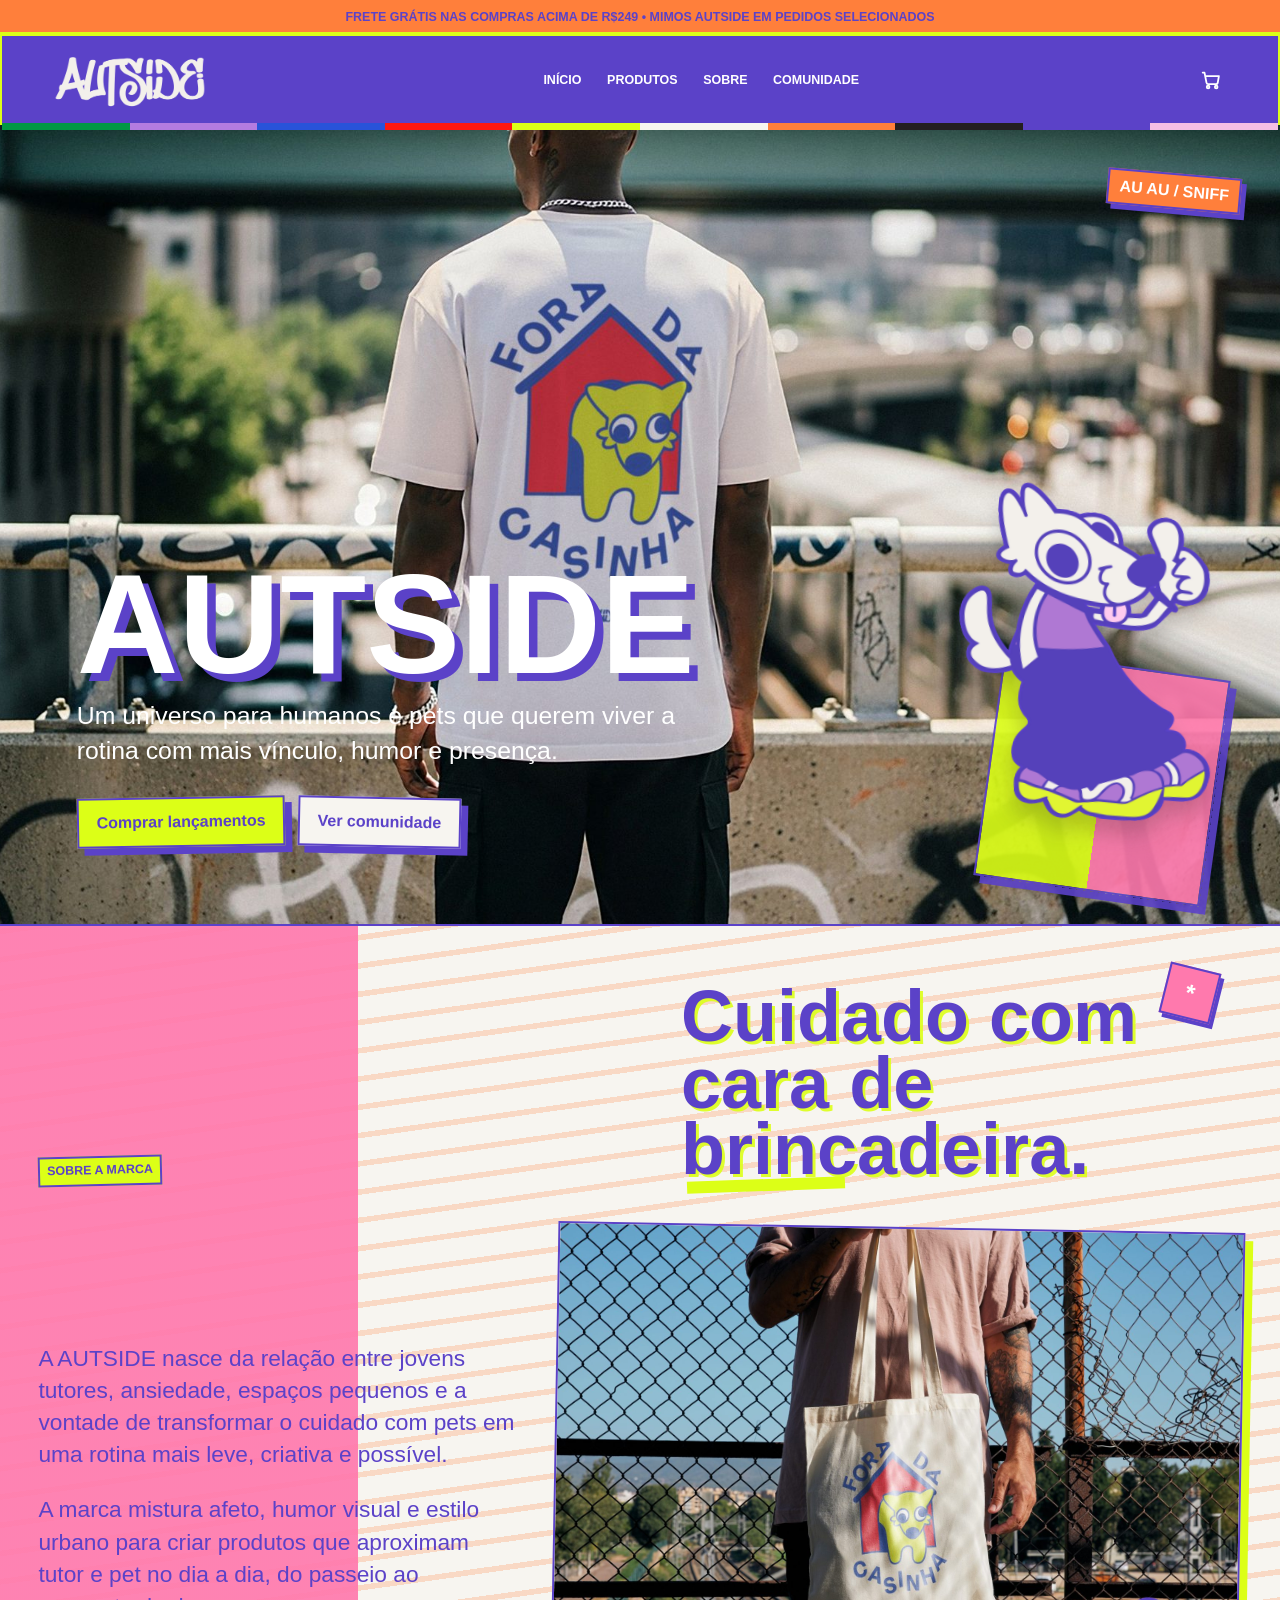
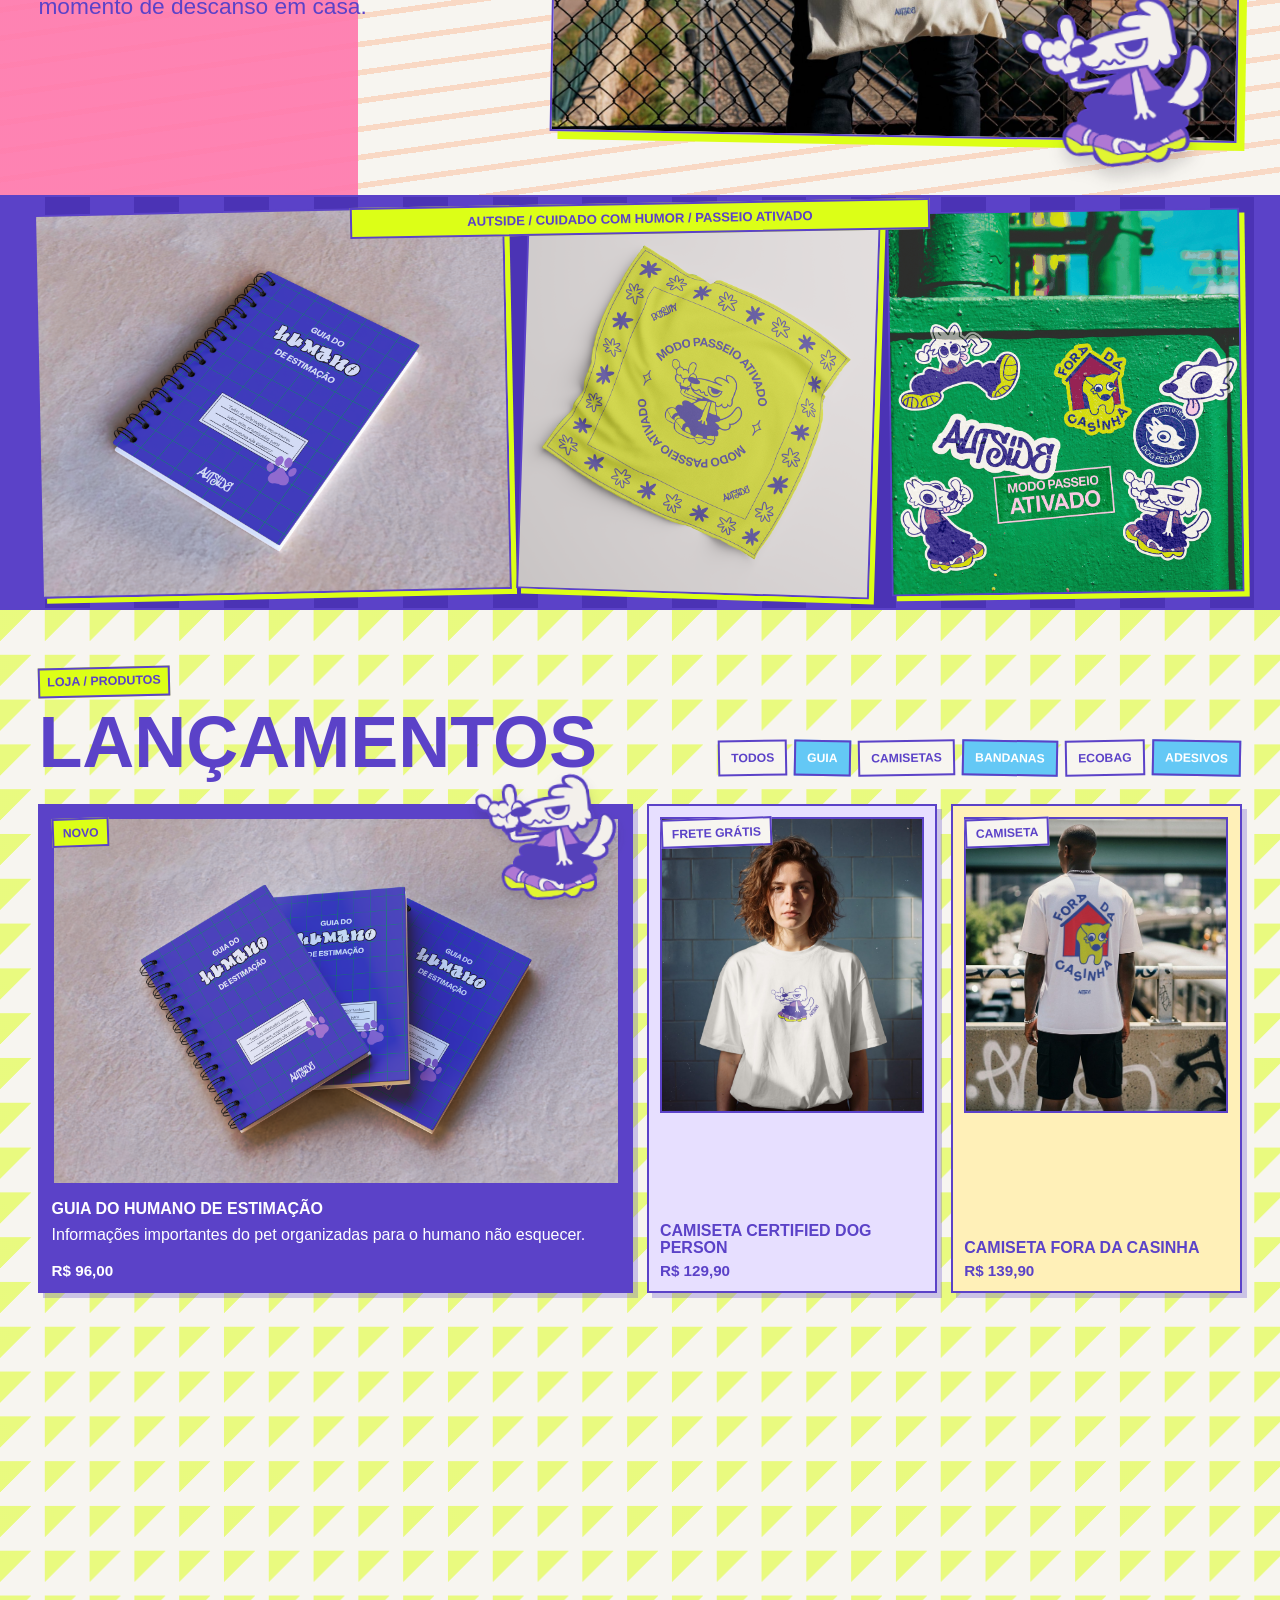
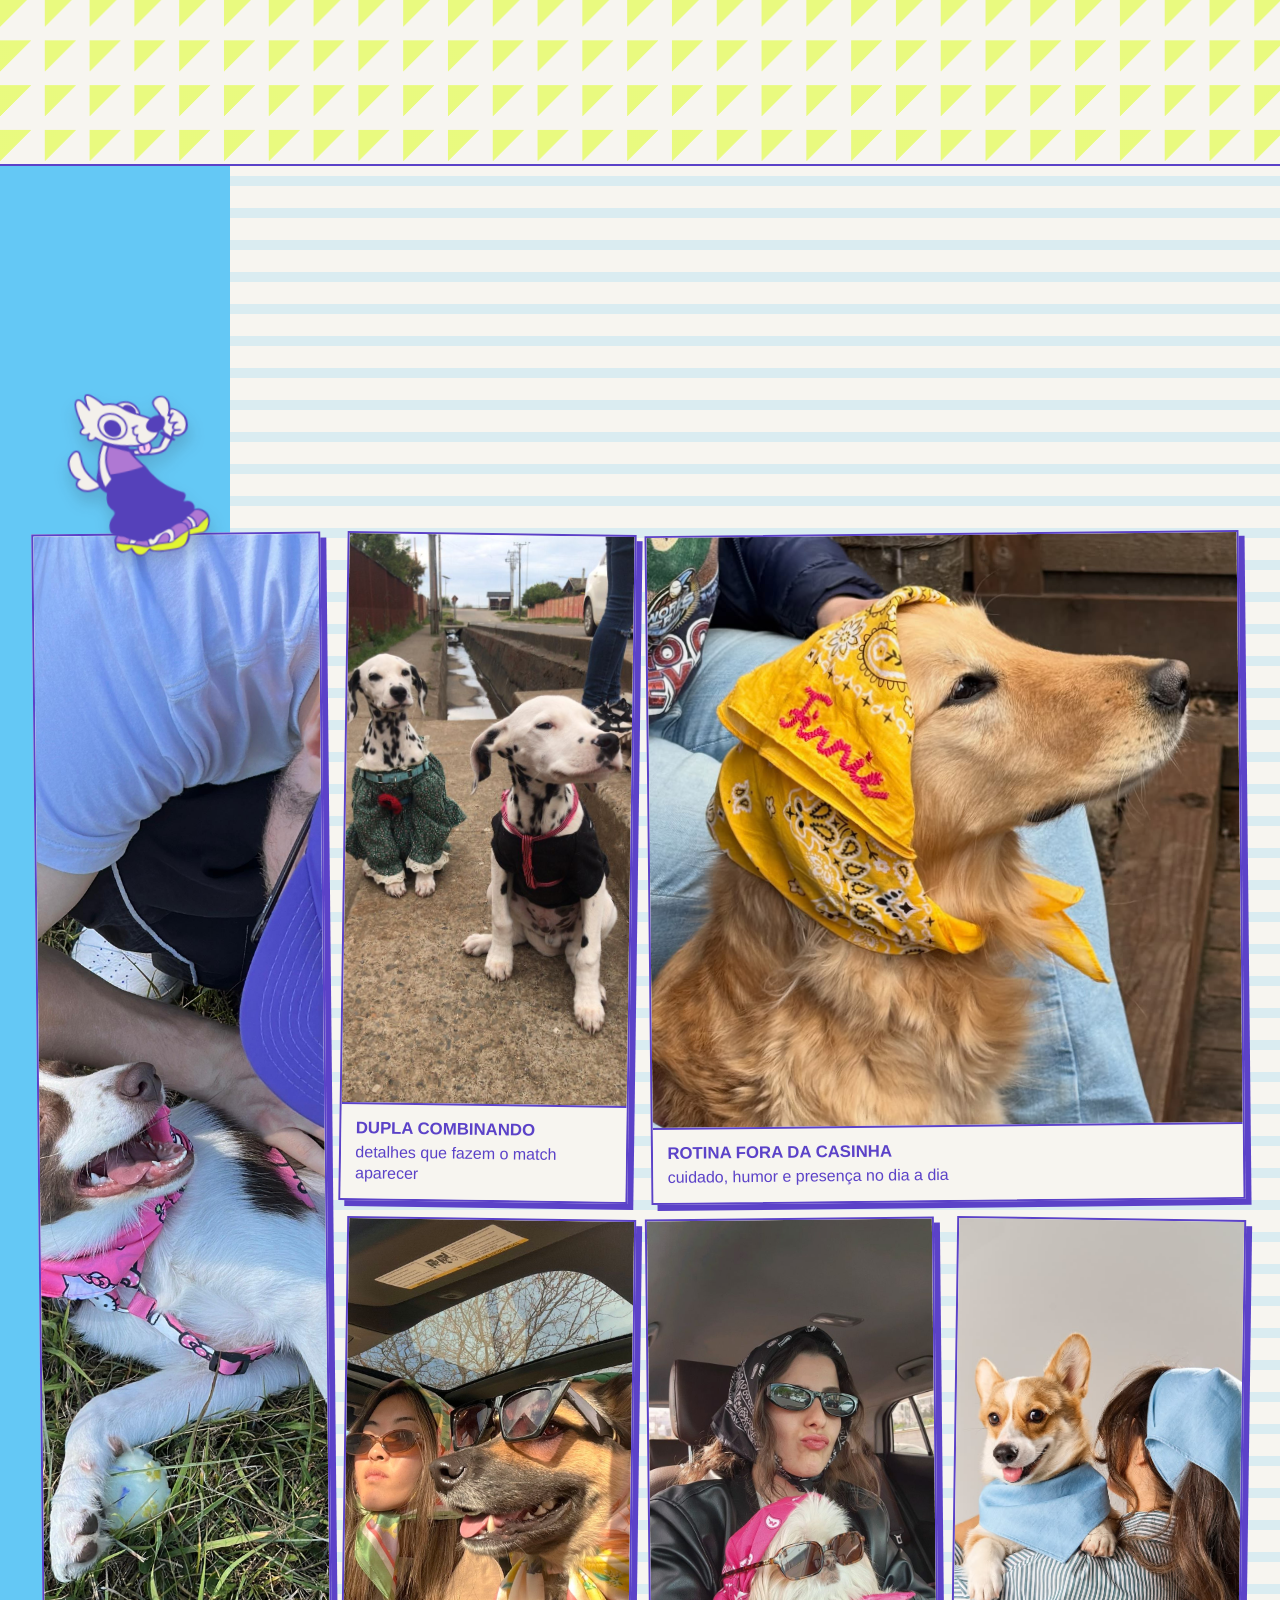
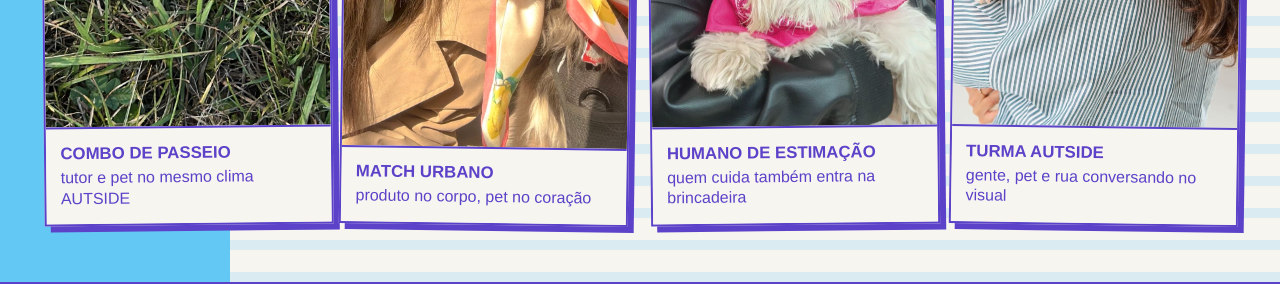
==== commit 4cd764f8: "Deixa site mais ludico e interativo" ====
--- a/AUTSIDE.html
+++ b/AUTSIDE.html
@@ -8,7 +8,7 @@
       name="description"
       content="Plataforma AUTSIDE: marca, produtos, personagem e comunidade para tutores e pets combinando cuidado, estilo e afeto."
     />
-    <link rel="stylesheet" href="styles.css?v=20260625-ludico" />
+    <link rel="stylesheet" href="styles.css?v=20260625-color-play" />
   </head>
   <body>
     <div class="announcement">FRETE GRÁTIS NAS COMPRAS ACIMA DE R$249 • MIMOS AUTSIDE EM PEDIDOS SELECIONADOS</div>
@@ -241,6 +241,6 @@
       </section>
     </main>
 
-    <script src="script.js"></script>
+    <script src="script.js?v=20260625-color-play"></script>
   </body>
 </html>
--- a/styles.css
+++ b/styles.css
@@ -5,11 +5,34 @@
   --purple: #5b42c8;
   --lilac: #b47be0;
   --lime: #dcff17;
+  --green: #009844;
   --blue: #64c8f5;
   --pink: #ff79ad;
   --orange: #ff7f3b;
   --line: 2px solid var(--ink);
   --shadow: 7px 7px 0 var(--ink);
+  --cursor-x: 0px;
+  --cursor-y: 0px;
+}
+
+@keyframes mascot-bob {
+  0%,
+  100% {
+    margin-top: 0;
+  }
+  50% {
+    margin-top: -0.45rem;
+  }
+}
+
+@keyframes label-wiggle {
+  0%,
+  100% {
+    rotate: 0deg;
+  }
+  50% {
+    rotate: -2deg;
+  }
 }
 
 * {
@@ -52,6 +75,7 @@
   font-weight: 900;
   text-align: center;
   text-transform: uppercase;
+  box-shadow: inset 0 -2px 0 var(--lime);
 }
 
 .site-header {
@@ -68,6 +92,14 @@
   backdrop-filter: blur(14px);
 }
 
+.site-header::after {
+  content: "";
+  position: absolute;
+  inset: auto 0 -0.45rem 0;
+  height: 0.45rem;
+  background: linear-gradient(90deg, var(--green) 0 10%, var(--lilac) 10% 20%, #2853d9 20% 30%, #ff1710 30% 40%, var(--lime) 40% 50%, var(--paper) 50% 60%, var(--orange) 60% 70%, #231f20 70% 80%, var(--purple) 80% 90%, #f5bee4 90% 100%);
+}
+
 .logo-link img {
   width: clamp(7rem, 14vw, 10rem);
 }
@@ -114,11 +146,13 @@
 .site-nav a:focus-visible {
   background: var(--lime);
   border-color: var(--ink);
+  color: var(--purple);
   outline: 0;
 }
 
 section {
   position: relative;
+  scroll-margin-top: 7rem;
   padding: clamp(2.1rem, 4.6vw, 3.6rem) clamp(0.85rem, 3vw, 2.4rem);
   border-bottom: var(--line);
 }
@@ -134,6 +168,18 @@
   letter-spacing: 0;
   text-transform: uppercase;
   transform: rotate(-1.4deg);
+  animation: label-wiggle 2.6s ease-in-out infinite;
+}
+
+.reveal-item {
+  opacity: 0;
+  translate: 0 1.2rem;
+  transition: opacity 420ms ease, translate 420ms ease;
+}
+
+.reveal-item.is-visible {
+  opacity: 1;
+  translate: 0 0;
 }
 
 h1,
@@ -183,14 +229,27 @@
   height: 100%;
   object-fit: cover;
   object-position: center;
+  transform: scale(1.04) translate(var(--cursor-x), var(--cursor-y));
+  transition: transform 220ms ease-out;
 }
 
 .hero::after {
-  content: none;
+  content: "";
+  position: absolute;
+  right: clamp(1rem, 5vw, 4rem);
+  bottom: clamp(1rem, 4vw, 2rem);
+  z-index: 1;
+  width: clamp(8rem, 18vw, 14rem);
+  aspect-ratio: 1;
+  border: var(--line);
+  background: linear-gradient(90deg, var(--lime) 0 50%, var(--pink) 50%);
+  box-shadow: 7px 7px 0 var(--purple);
+  opacity: 0.9;
+  transform: rotate(8deg);
 }
 
 .hero::before {
-  content: "✦  AU AU  ✦  SNIFF  ✦";
+  content: "AU AU  /  SNIFF";
   position: absolute;
   top: clamp(1rem, 4vw, 3rem);
   right: clamp(0.8rem, 3vw, 2.5rem);
@@ -272,7 +331,7 @@
 
 .button:hover,
 .button:focus-visible {
-  transform: translate(4px, 4px) rotate(1deg);
+  transform: translate(calc(4px + var(--play-x, 0px)), calc(4px + var(--play-y, 0px))) rotate(1deg);
   box-shadow: 3px 3px 0 var(--ink);
   outline: 0;
 }
@@ -295,8 +354,26 @@
   z-index: 5;
   pointer-events: none;
   filter: drop-shadow(0 10px 8px rgba(33, 29, 31, 0.18));
-  transform: rotate(var(--mascot-tilt, -5deg));
-  transition: transform 180ms ease;
+  transform: translate(var(--mascot-x, 0), var(--mascot-y, 0)) rotate(var(--mascot-tilt, -5deg)) scale(var(--mascot-scale, 1));
+  transition: transform 180ms ease, opacity 180ms ease;
+  will-change: transform;
+  animation: mascot-bob 2.8s ease-in-out infinite;
+}
+
+.section-title h2 {
+  position: relative;
+}
+
+.section-title h2::after {
+  content: "";
+  position: absolute;
+  left: 0.08em;
+  bottom: -0.12em;
+  z-index: -1;
+  width: 2.2em;
+  height: 0.16em;
+  background: var(--lime);
+  transform: rotate(-2deg);
 }
 
 .hero-mascot {
@@ -310,7 +387,7 @@
     drop-shadow(0 1px 0 var(--purple))
     drop-shadow(0 -1px 0 var(--purple))
     drop-shadow(0 14px 10px rgba(33, 29, 31, 0.2));
-  transform: rotate(5deg);
+  --mascot-tilt: 5deg;
 }
 
 .tag {
@@ -339,12 +416,13 @@
 .about {
   overflow: hidden;
   background:
-    repeating-linear-gradient(-8deg, transparent 0 1.4rem, rgba(255, 127, 59, 0.16) 1.4rem 1.75rem),
+    linear-gradient(90deg, rgba(255, 121, 173, 0.92) 0 28%, transparent 28%),
+    repeating-linear-gradient(-8deg, transparent 0 1.4rem, rgba(255, 127, 59, 0.24) 1.4rem 1.75rem),
     var(--paper);
 }
 
 .about::after {
-  content: "✦";
+  content: "*";
   position: absolute;
   right: clamp(1rem, 5vw, 4rem);
   top: clamp(1rem, 4vw, 2.6rem);
@@ -366,7 +444,7 @@
   bottom: clamp(0.2rem, 2vw, 1.4rem);
   width: clamp(7rem, 15vw, 12rem);
   z-index: 3;
-  transform: rotate(-8deg);
+  --mascot-tilt: -8deg;
   filter:
     drop-shadow(1px 0 0 var(--purple))
     drop-shadow(-1px 0 0 var(--purple))
@@ -429,7 +507,7 @@
 .category-rail a:focus-visible {
   background: var(--lime);
   color: var(--purple);
-  transform: translateY(-0.15rem) rotate(0deg);
+  transform: translate(var(--play-x, 0px), calc(-0.15rem + var(--play-y, 0px))) rotate(0deg);
   outline: 0;
 }
 
@@ -471,6 +549,23 @@
   padding-block: 0.85rem;
   background:
     repeating-linear-gradient(90deg, var(--purple) 0 2.8rem, #4b33b5 2.8rem 5.6rem);
+}
+
+.visual-strip::before {
+  content: "AUTSIDE / CUIDADO COM HUMOR / PASSEIO ATIVADO";
+  position: absolute;
+  left: 50%;
+  top: 0.4rem;
+  z-index: 3;
+  min-width: 34rem;
+  padding: 0.38rem 1rem;
+  border: var(--line);
+  background: var(--lime);
+  color: var(--purple);
+  font-size: 0.82rem;
+  font-weight: 900;
+  text-align: center;
+  transform: translateX(-50%) rotate(-1deg);
 }
 
 .visual-strip img {
@@ -626,9 +721,35 @@
 
 .product-card:hover,
 .product-card:focus-visible {
-  transform: translateY(-0.25rem) rotate(-0.5deg);
+  transform: translate(var(--play-x, 0px), calc(-0.25rem + var(--play-y, 0px))) rotate(-0.5deg);
   box-shadow: 8px 8px 0 var(--ink);
   outline: 0;
+}
+
+.product-card:hover .card-mascot,
+.product-card:focus-visible .card-mascot {
+  --mascot-y: -0.45rem;
+  --mascot-scale: 1.08;
+}
+
+.product-card::after {
+  content: "";
+  position: absolute;
+  right: 0.8rem;
+  bottom: 0.75rem;
+  width: 2rem;
+  aspect-ratio: 1;
+  border: var(--line);
+  background: var(--lime);
+  opacity: 0;
+  transform: rotate(12deg) scale(0.6);
+  transition: opacity 160ms ease, transform 160ms ease;
+}
+
+.product-card:hover::after,
+.product-card:focus-visible::after {
+  opacity: 1;
+  transform: rotate(12deg) scale(1);
 }
 
 .product-card img {
@@ -696,16 +817,17 @@
   position: relative;
   overflow: hidden;
   background:
+    linear-gradient(90deg, var(--blue) 0 18%, transparent 18%),
     repeating-linear-gradient(0deg, rgba(100, 200, 245, 0.2) 0 0.6rem, transparent 0.6rem 2rem),
     var(--paper);
 }
 
 .community-mascot {
-  right: clamp(-1rem, 2vw, 1rem);
-  bottom: clamp(-0.8rem, 1vw, 0.2rem);
-  width: clamp(8rem, 18vw, 14rem);
-  z-index: 2;
-  transform: rotate(6deg);
+  left: clamp(1rem, 5vw, 4rem);
+  top: clamp(11.5rem, 17vw, 15rem);
+  width: clamp(6.8rem, 12vw, 9rem);
+  z-index: 4;
+  --mascot-tilt: -8deg;
 }
 
 .community-gallery {
@@ -718,7 +840,8 @@
 .community-card {
   min-height: 24rem;
   display: grid;
-  align-content: end;
+  grid-template-rows: minmax(20rem, 1fr) auto;
+  align-content: stretch;
   border: var(--line);
   background: var(--paper);
   box-shadow: 6px 6px 0 var(--purple);
@@ -732,16 +855,18 @@
 }
 
 .community-card:hover {
-  transform: translateY(-0.25rem) rotate(0deg);
+  transform: translate(var(--play-x, 0px), calc(-0.25rem + var(--play-y, 0px))) rotate(0deg);
   box-shadow: 8px 8px 0 var(--lime);
 }
 
 .community-card.tall {
   grid-row: span 2;
+  grid-template-rows: minmax(42rem, 1fr) auto;
 }
 
 .community-card.wide {
   grid-column: span 2;
+  grid-template-rows: minmax(24rem, 1fr) auto;
 }
 
 .community-card img {
@@ -749,6 +874,19 @@
   height: 100%;
   min-height: 20rem;
   object-fit: cover;
+  object-position: center;
+  transition: transform 220ms ease, filter 220ms ease;
+}
+
+.community-card:hover img {
+  transform: scale(1.04);
+  filter: saturate(1.12);
+}
+
+.community-card:nth-child(2) img,
+.community-card:nth-child(5) img,
+.community-card:nth-child(6) img {
+  object-position: center top;
 }
 
 .community-card div {
@@ -1015,6 +1153,7 @@
 
   .community-card.tall {
     grid-row: span 1;
+    grid-template-rows: minmax(20rem, 1fr) auto;
   }
 
   .product-card {
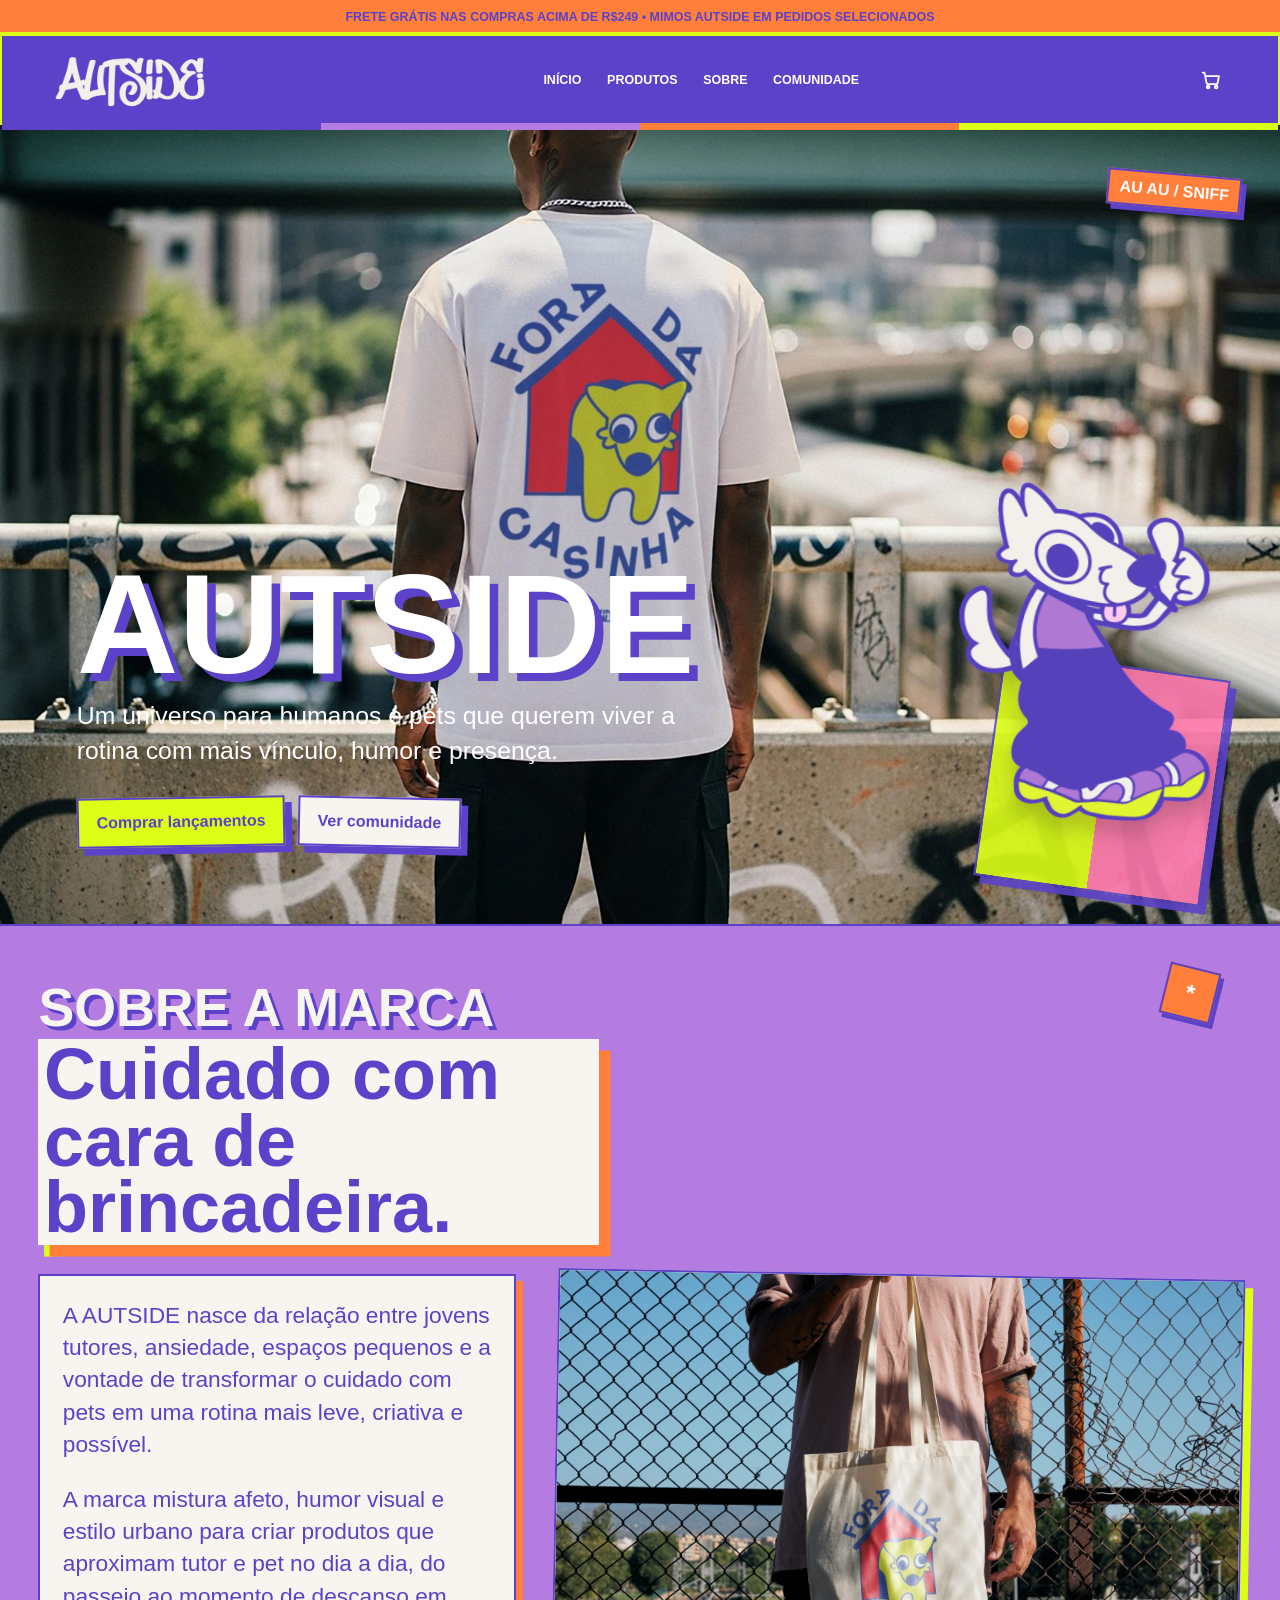
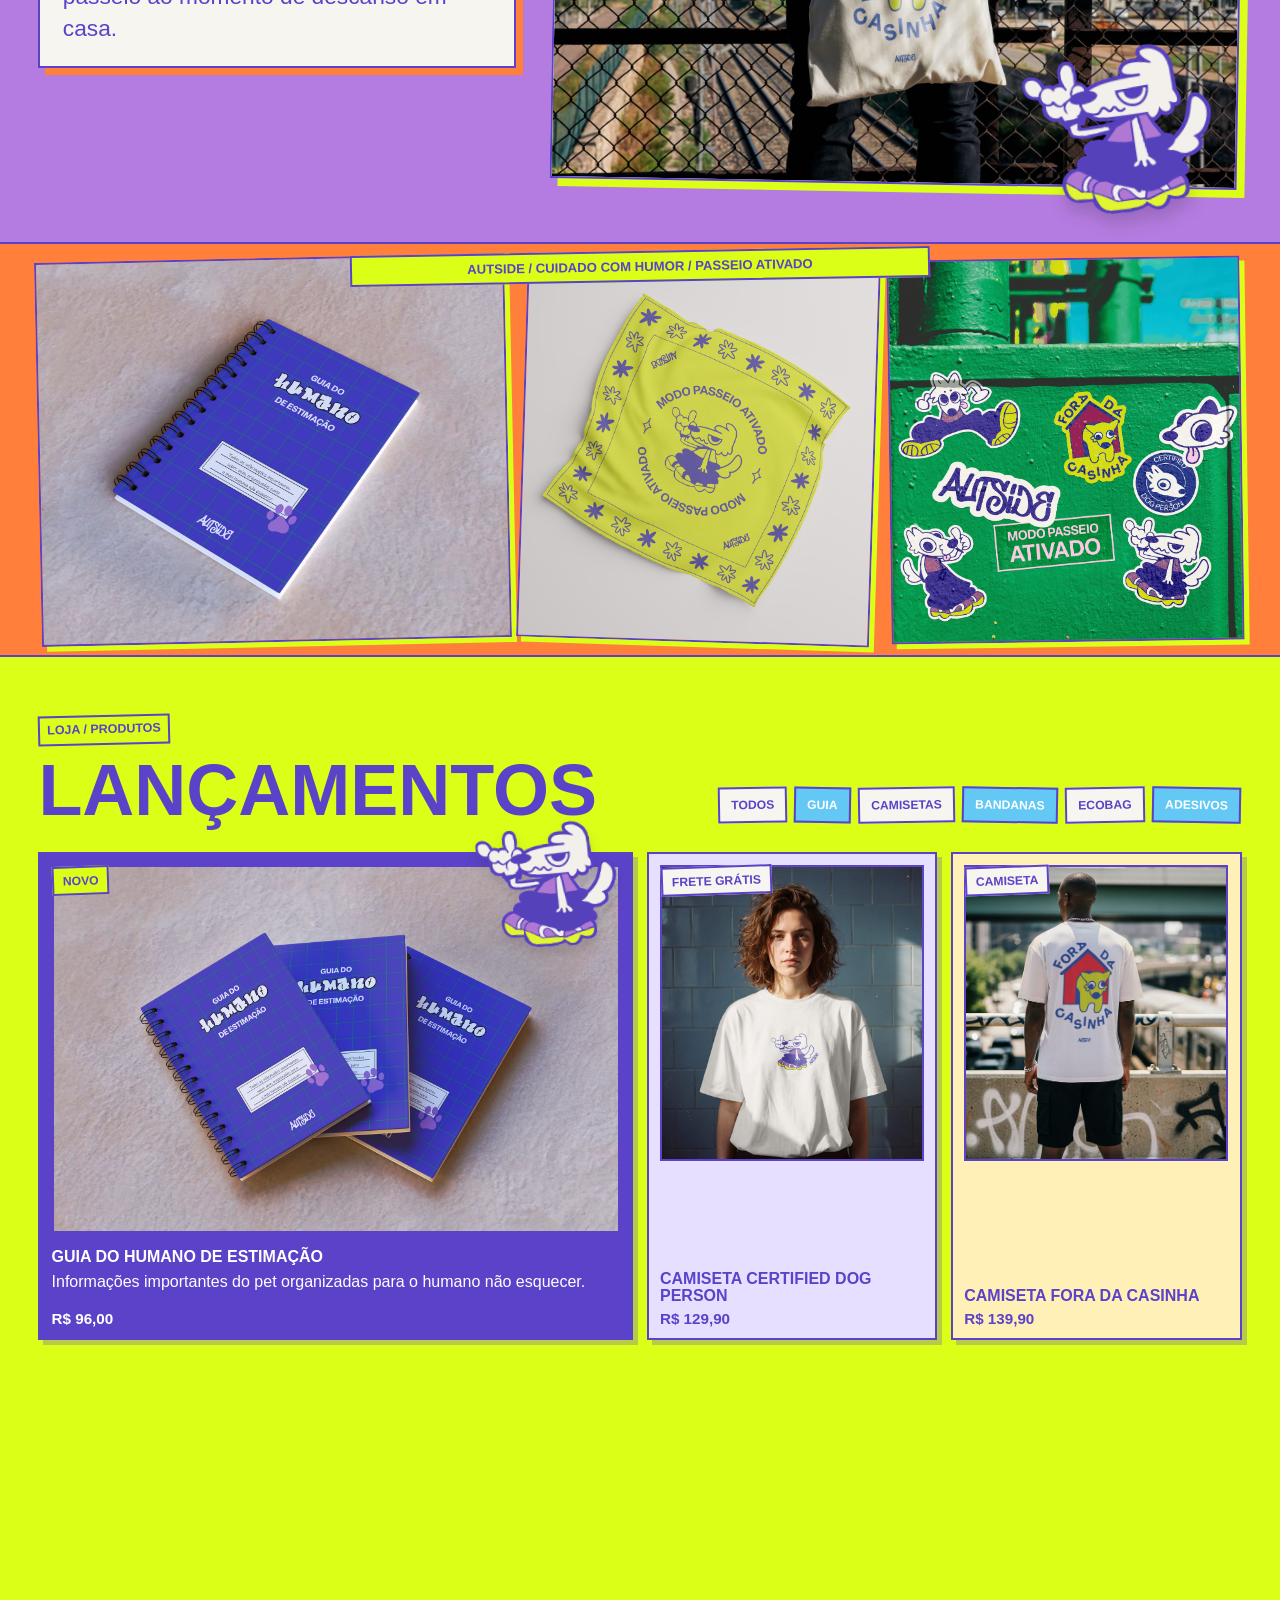
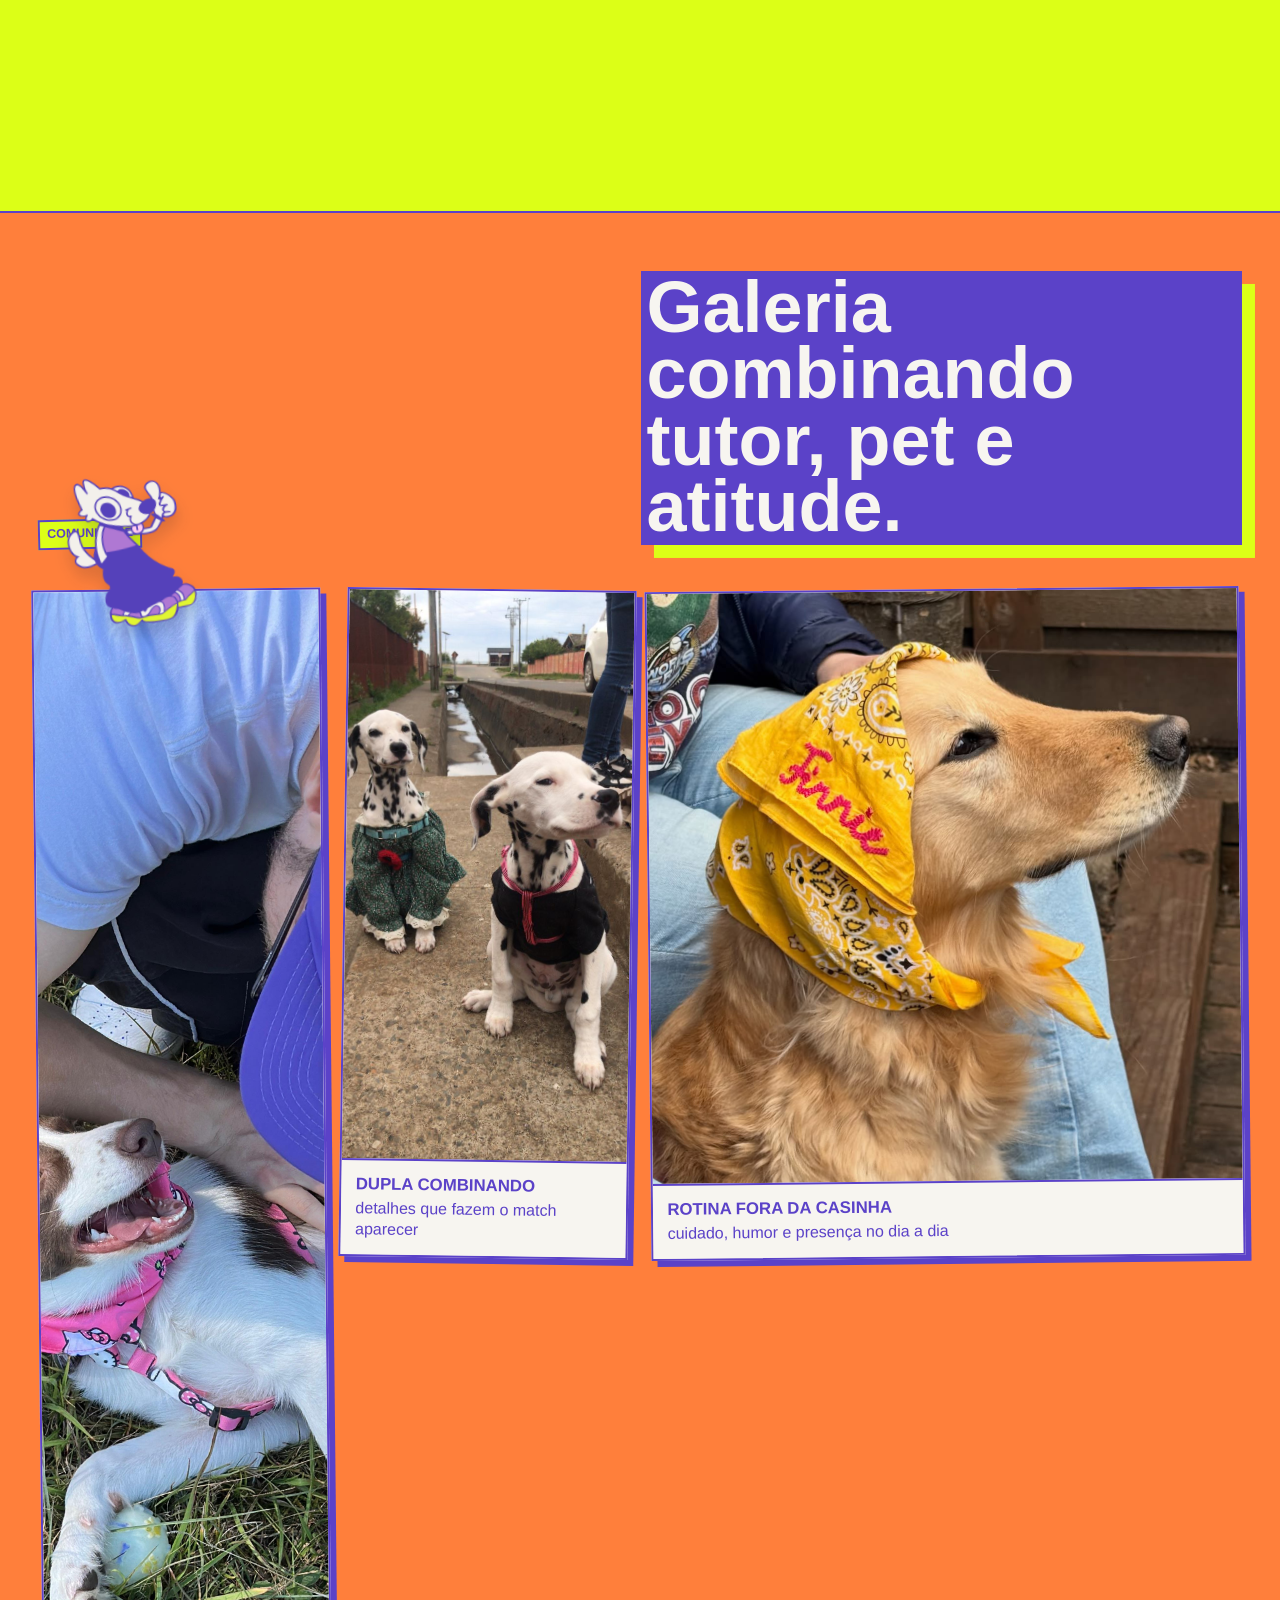
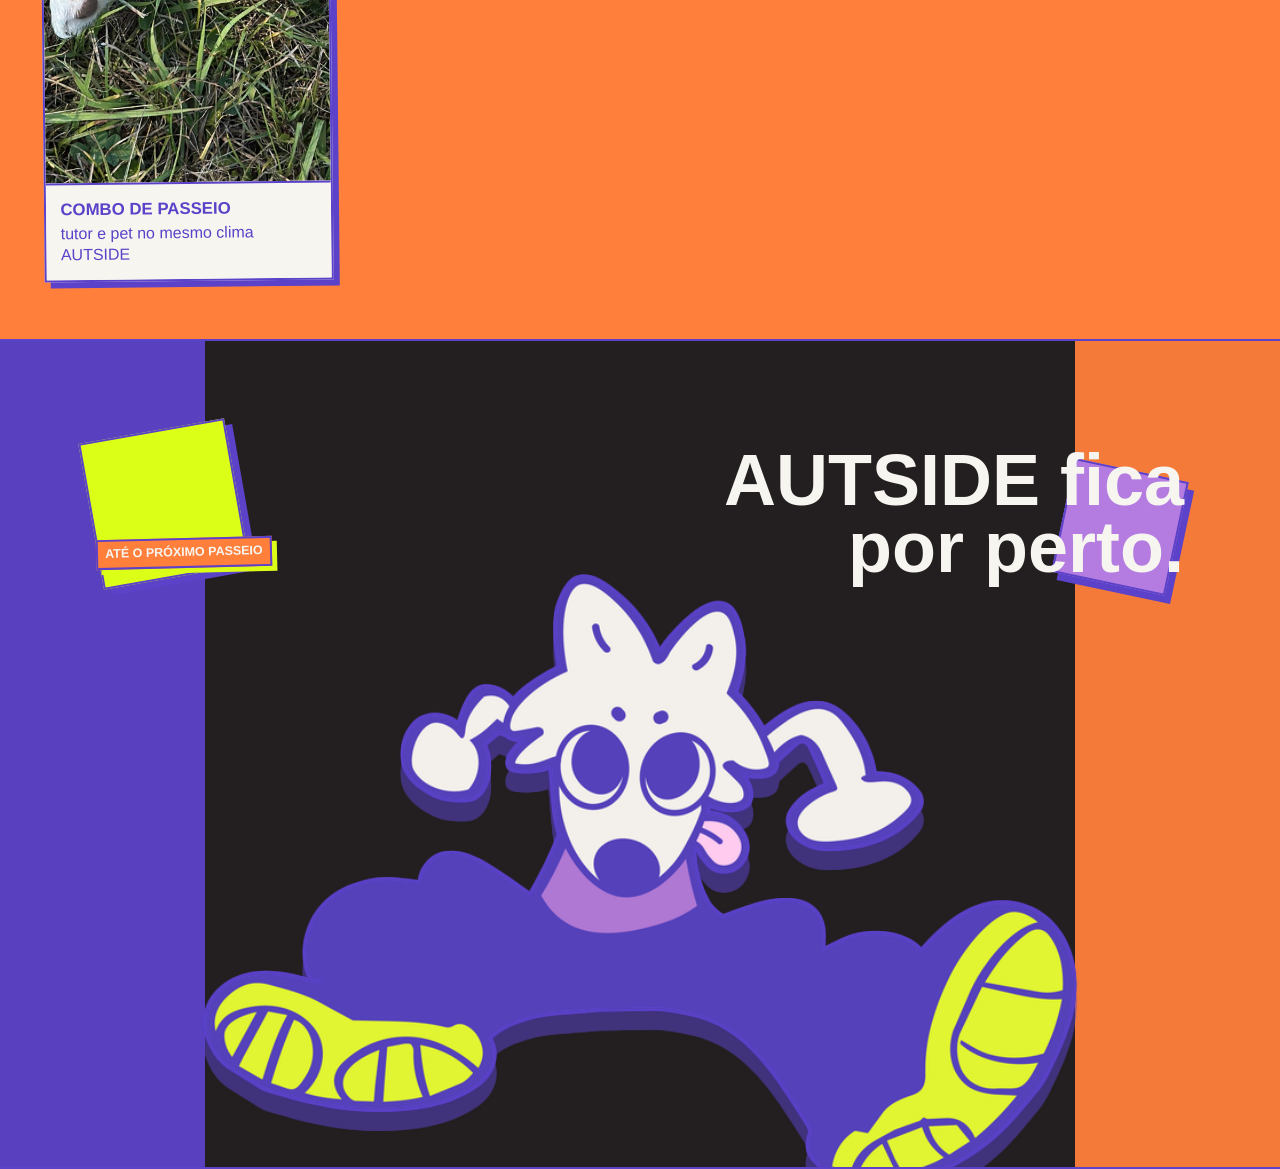
==== commit 101ecf44: "Ajusta secoes e final com personagem" ====
--- a/AUTSIDE.html
+++ b/AUTSIDE.html
@@ -239,6 +239,18 @@
           alt=""
         />
       </section>
+
+      <section class="finale" aria-label="Fim da experiência AUTSIDE">
+        <div class="finale-copy">
+          <p class="kicker">até o próximo passeio</p>
+          <h2>AUTSIDE fica por perto.</h2>
+        </div>
+        <img
+          class="finale-mascot"
+          src="AUTSIDE CONTENT/AUTSIDE CONTENT_sticker 27.png"
+          alt=""
+        />
+      </section>
     </main>
 
     <script src="script.js?v=20260625-color-play"></script>
--- a/styles.css
+++ b/styles.css
@@ -46,11 +46,7 @@
 body {
   margin: 0;
   color: var(--ink);
-  background:
-    linear-gradient(90deg, rgba(91, 66, 200, 0.08) 1px, transparent 1px),
-    linear-gradient(0deg, rgba(91, 66, 200, 0.08) 1px, transparent 1px),
-    var(--paper);
-  background-size: 4.5rem 4.5rem;
+  background: var(--paper);
   font-family: Arial, Helvetica, sans-serif;
   overflow-x: hidden;
 }
@@ -97,7 +93,7 @@
   position: absolute;
   inset: auto 0 -0.45rem 0;
   height: 0.45rem;
-  background: linear-gradient(90deg, var(--green) 0 10%, var(--lilac) 10% 20%, #2853d9 20% 30%, #ff1710 30% 40%, var(--lime) 40% 50%, var(--paper) 50% 60%, var(--orange) 60% 70%, #231f20 70% 80%, var(--purple) 80% 90%, #f5bee4 90% 100%);
+  background: linear-gradient(90deg, var(--purple) 0 25%, var(--lilac) 25% 50%, var(--orange) 50% 75%, var(--lime) 75% 100%);
 }
 
 .logo-link img {
@@ -415,10 +411,7 @@
 
 .about {
   overflow: hidden;
-  background:
-    linear-gradient(90deg, rgba(255, 121, 173, 0.92) 0 28%, transparent 28%),
-    repeating-linear-gradient(-8deg, transparent 0 1.4rem, rgba(255, 127, 59, 0.24) 1.4rem 1.75rem),
-    var(--paper);
+  background: var(--lilac);
 }
 
 .about::after {
@@ -431,7 +424,7 @@
   display: grid;
   place-items: center;
   border: var(--line);
-  background: var(--pink);
+  background: var(--orange);
   color: #fff;
   font-size: 1.5rem;
   font-weight: 900;
@@ -462,7 +455,40 @@
 }
 
 .section-title h2 {
-  text-shadow: 0.04em 0.04em 0 rgba(220, 255, 23, 0.9);
+  text-shadow: none;
+}
+
+.about .section-title h2 {
+  display: inline-block;
+  padding: 0.15rem 0.35rem 0.3rem;
+  background: var(--paper);
+  color: var(--purple);
+  box-shadow: 0.16em 0.16em 0 var(--orange);
+}
+
+.about .section-title {
+  display: block;
+  margin-bottom: 0.85rem;
+}
+
+.about .kicker {
+  display: block;
+  width: fit-content;
+  margin-bottom: 0.45rem;
+  padding: 0;
+  border: 0;
+  background: transparent;
+  color: var(--paper);
+  font-size: clamp(1.8rem, 4.2vw, 3.6rem);
+  line-height: 0.9;
+  text-shadow: 0.08em 0.08em 0 var(--purple);
+  transform: none;
+  animation: none;
+}
+
+.shop .shop-head h2 {
+  color: var(--purple);
+  text-shadow: none;
 }
 
 .shop-head {
@@ -515,12 +541,20 @@
   display: grid;
   grid-template-columns: minmax(0, 0.82fr) minmax(20rem, 1.18fr);
   gap: clamp(1.2rem, 3vw, 2.4rem);
-  align-items: center;
+  align-items: start;
 }
 
 .about-copy p {
   max-width: 42rem;
   font-size: clamp(1.08rem, 2vw, 1.42rem);
+}
+
+.about-copy {
+  max-width: 45rem;
+  padding: clamp(1rem, 2vw, 1.4rem);
+  border: var(--line);
+  background: var(--paper);
+  box-shadow: 7px 7px 0 var(--orange);
 }
 
 .about-copy p:last-child {
@@ -547,8 +581,7 @@
   grid-template-columns: 1.2fr 0.9fr 0.9fr;
   gap: 0.85rem;
   padding-block: 0.85rem;
-  background:
-    repeating-linear-gradient(90deg, var(--purple) 0 2.8rem, #4b33b5 2.8rem 5.6rem);
+  background: var(--orange);
 }
 
 .visual-strip::before {
@@ -592,10 +625,7 @@
 .shop {
   position: relative;
   overflow: hidden;
-  background:
-    linear-gradient(135deg, rgba(220, 255, 23, 0.52) 0 1.4rem, transparent 1.4rem 2.8rem),
-    var(--paper);
-  background-size: 2.8rem 2.8rem;
+  background: var(--lime);
 }
 
 .shop::before {
@@ -651,7 +681,7 @@
   width: clamp(7rem, 13vw, 10rem);
   aspect-ratio: 1;
   border: var(--line);
-  background: var(--pink);
+  background: var(--lilac);
   transform: rotate(8deg);
   box-shadow: 6px 6px 0 var(--lime);
 }
@@ -816,16 +846,26 @@
 .community {
   position: relative;
   overflow: hidden;
-  background:
-    linear-gradient(90deg, var(--blue) 0 18%, transparent 18%),
-    repeating-linear-gradient(0deg, rgba(100, 200, 245, 0.2) 0 0.6rem, transparent 0.6rem 2rem),
-    var(--paper);
+  background: var(--orange);
+}
+
+.community .section-title h2 {
+  max-width: 15ch;
+  padding: 0.2rem 0.35rem 0.35rem;
+  background: var(--purple);
+  color: var(--paper);
+  text-shadow: none;
+  box-shadow: 0.18em 0.18em 0 var(--lime);
+}
+
+.community .section-title h2::after {
+  content: none;
 }
 
 .community-mascot {
   left: clamp(1rem, 5vw, 4rem);
-  top: clamp(11.5rem, 17vw, 15rem);
-  width: clamp(6.8rem, 12vw, 9rem);
+  top: clamp(14.5rem, 20vw, 18rem);
+  width: clamp(6.2rem, 11vw, 8.2rem);
   z-index: 4;
   --mascot-tilt: -8deg;
 }
@@ -910,6 +950,92 @@
   line-height: 1.3;
 }
 
+.finale {
+  min-height: min(52rem, 92vh);
+  display: grid;
+  align-items: end;
+  justify-items: center;
+  padding: clamp(2rem, 5vw, 4rem) clamp(1rem, 4vw, 3rem) 0;
+  overflow: hidden;
+  background:
+    linear-gradient(90deg, rgba(91, 66, 200, 0.95) 0 16%, transparent 16% 84%, rgba(255, 127, 59, 0.95) 84% 100%),
+    #231f20;
+  color: var(--paper);
+}
+
+.finale::before,
+.finale::after {
+  content: "";
+  position: absolute;
+  z-index: 0;
+  border: var(--line);
+  box-shadow: 7px 7px 0 var(--purple);
+}
+
+.finale::before {
+  left: clamp(1rem, 7vw, 6rem);
+  top: clamp(2rem, 7vw, 6rem);
+  width: clamp(5rem, 12vw, 9rem);
+  aspect-ratio: 1;
+  background: var(--lime);
+  transform: rotate(-10deg);
+}
+
+.finale::after {
+  right: clamp(1rem, 8vw, 7rem);
+  top: clamp(4rem, 10vw, 8rem);
+  width: clamp(4rem, 9vw, 7rem);
+  aspect-ratio: 1;
+  background: var(--lilac);
+  transform: rotate(12deg);
+}
+
+.finale-copy {
+  position: relative;
+  z-index: 2;
+  width: min(68rem, 100%);
+  display: flex;
+  align-items: end;
+  justify-content: space-between;
+  gap: 1.2rem;
+  margin-bottom: -5vw;
+}
+
+.finale-copy h2 {
+  max-width: 12ch;
+  margin: 0;
+  color: var(--paper);
+  text-align: right;
+  text-shadow: none;
+}
+
+.finale-copy h2::after {
+  content: none;
+}
+
+.finale .kicker {
+  background: var(--orange);
+  color: var(--paper);
+  box-shadow: 5px 5px 0 var(--lime);
+}
+
+.finale-mascot {
+  position: relative;
+  z-index: 1;
+  width: min(76rem, 98vw);
+  max-height: 72vh;
+  object-fit: contain;
+  object-position: bottom center;
+  margin-bottom: clamp(-2.5rem, -4vw, -1rem);
+  filter:
+    drop-shadow(2px 0 0 var(--purple))
+    drop-shadow(-2px 0 0 var(--purple))
+    drop-shadow(0 2px 0 var(--purple))
+    drop-shadow(0 -2px 0 var(--purple))
+    drop-shadow(0 1.2rem 0 rgba(91, 66, 200, 0.55));
+  animation: mascot-bob 3.2s ease-in-out infinite;
+}
+
 .product-page {
   min-height: calc(100vh - 5rem);
   display: grid;
@@ -1146,6 +1272,28 @@
     width: 5.2rem;
   }
 
+  .finale {
+    min-height: 34rem;
+    padding-top: 2rem;
+  }
+
+  .finale-copy {
+    display: block;
+    margin-bottom: -1rem;
+  }
+
+  .finale-copy h2 {
+    max-width: 9ch;
+    text-align: left;
+  }
+
+  .finale-mascot {
+    width: 135vw;
+    max-width: none;
+    max-height: 26rem;
+    margin-left: -12vw;
+  }
+
   .product-feature,
   .community-card.wide {
     grid-column: span 1;
